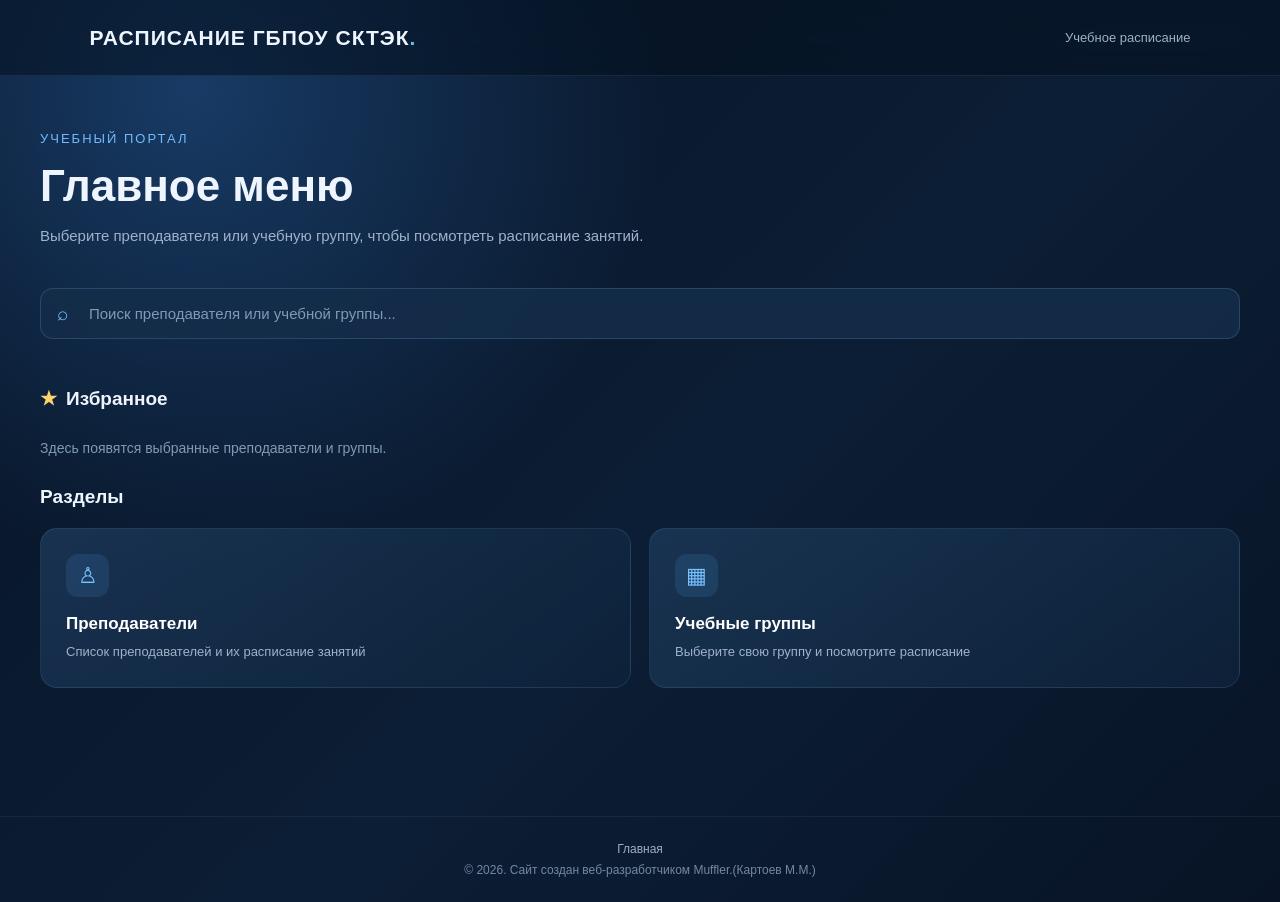
==== index.html @ 294e4995 "Update index.html" ====
<!DOCTYPE html>
<html lang="ru">
<head>
<link rel="manifest" href="/Shedule/manifest.json">
<link rel="apple-touch-icon"
      href="/Shedule/apple-touch-icon.png">
<meta name="apple-mobile-web-app-capable"
      content="yes">
<meta name="apple-mobile-web-app-title"
      content="СКТЭК">
<meta name="theme-color" content="#071426">
<meta charset="UTF-8">
<meta name="viewport" content="width=device-width, initial-scale=1.0">
<link rel="icon" type="image/png" sizes="32x32" href="/Shedule/favicon-32.png">
<title>Расписание | Учебный портал</title>
<style>
* {
    margin: 0;
    padding: 0;
    box-sizing: border-box;
}

body {
    min-height: 100vh;
    font-family: Arial, sans-serif;
    background:
        radial-gradient(circle at 15% 10%, #183b65 0, transparent 35%),
        linear-gradient(135deg, #071426, #0c1e35 55%, #081426);
    color: #eef5ff;
}

header {
    height: 76px;
    padding: 0 7%;
    display: flex;
    align-items: center;
    justify-content: space-between;
    border-bottom: 1px solid rgba(255,255,255,.08);
    background: rgba(5,17,32,.55);
    backdrop-filter: blur(15px);
}

.logo { font-size: 21px; font-weight: 700; letter-spacing: 1px; }
.logo span { color: #64baff; }
.header-info { color: #9bb1ca; font-size: 13px; }
main { max-width: 1250px; margin: auto; padding: 55px 25px; min-height: calc(100vh - 160px); }
.page { display: none; }
.page.active { display: block; }
.welcome { margin-bottom: 40px; }
.subtitle { color: #72baff; font-size: 13px; letter-spacing: 2px; text-transform: uppercase; margin-bottom: 15px; }
.welcome h1 { font-size: clamp(30px, 5vw, 44px); margin-bottom: 13px; }
.welcome p { color: #9fb2ca; font-size: 15px; line-height: 1.6; }
.section-title { font-size: 19px; margin-bottom: 20px; }

.search-section { margin: 0 0 38px; position: relative; }
.search-wrap { position: relative; }
.search-input { width: 100%; padding: 16px 18px 16px 48px; border: 1px solid rgba(130,184,235,.2); border-radius: 13px; background: rgba(20,45,73,.85); color: #eef5ff; font-size: 15px; outline: none; transition: .2s; }
.search-input::placeholder { color: #8299b4; }
.search-input:focus { border-color: #58aef0; box-shadow: 0 0 0 3px rgba(88,174,240,.1); }
.search-icon { position: absolute; left: 17px; top: 50%; transform: translateY(-50%); color: #78c1ff; font-size: 19px; pointer-events: none; }
.search-results { display: grid; gap: 8px; margin-top: 10px; }
.search-result { width: 100%; display: flex; align-items: center; justify-content: space-between; gap: 12px; padding: 14px 17px; border: 1px solid rgba(130,184,235,.13); border-radius: 11px; background: rgba(25,51,80,.8); color: #eef5ff; text-align: left; cursor: pointer; transition: .2s; }
.search-result:hover { border-color: rgba(101,186,255,.55); background: rgba(35,70,108,.9); }
.search-result strong { font-size: 14px; font-weight: 600; }
.search-result span { color: #78c1ff; font-size: 12px; white-space: nowrap; }
.search-empty { color: #9fb2ca; font-size: 13px; padding: 12px 4px; }

.menu { display: grid; grid-template-columns: repeat(2, 1fr); gap: 18px; }
.menu-card { min-height: 150px; padding: 25px; border: 1px solid rgba(130,184,235,.13); border-radius: 17px; background: linear-gradient(145deg, rgba(27,55,86,.85), rgba(14,34,58,.85)); cursor: pointer; transition: .25s; text-align: left; color: white; }
.menu-card:hover { transform: translateY(-4px); border-color: rgba(100,186,255,.55); }
.menu-icon { width: 43px; height: 43px; border-radius: 12px; display: grid; place-items: center; background: rgba(83,169,245,.13); color: #78c1ff; font-size: 22px; margin-bottom: 17px; }
.menu-card h3 { font-size: 17px; margin-bottom: 8px; }
.menu-card p { color: #9fb2ca; font-size: 13px; line-height: 1.5; }
.back { border: none; background: transparent; color: #77bdff; font-size: 14px; cursor: pointer; margin-bottom: 30px; }
.items { display: grid; grid-template-columns: repeat(auto-fill, minmax(250px, 1fr)); gap: 15px; }
.item { display: flex; align-items: center; justify-content: space-between; gap: 12px; padding: 21px; background: rgba(25,51,80,.8); border: 1px solid rgba(130,184,235,.13); border-radius: 14px; transition: .2s; }
.item:hover { border-color: rgba(101,186,255,.55); }
.item-info { flex: 1; cursor: pointer; min-width: 0; }
.item-info h3 { font-size: 16px; margin-bottom: 7px; }
.item-info p { color: #9fb2ca; font-size: 13px; }
.developer { display: inline-flex; align-items: center; gap: 5px; margin-left: 5px; color: #78c1ff; font-size: 11px; font-weight: 600; }
.favorite-btn { width: 38px; height: 38px; flex-shrink: 0; border: 1px solid rgba(130,184,235,.15); border-radius: 11px; background: rgba(83,169,245,.08); color: #8da8c5; font-size: 22px; cursor: pointer; }
.favorite-btn.selected { color: #ffd36a; border-color: rgba(255,211,106,.4); background: rgba(255,211,106,.1); }
.favorite-section { margin-top: 0px; margin-bottom: 20px; }
.favorite-section .section-title { display: flex; align-items: center; gap: 9px; }
.favorite-section .section-title span { color: #ffd36a; }
.empty { color: #8299b4; font-size: 14px; padding: 10px 0; grid-column: 1 / -1; }
.schedule-heading { display: flex; justify-content: space-between; align-items: center; margin-bottom: 25px; }
.schedule-heading h1 { font-size: clamp(25px, 4vw, 36px); }
.schedule-date { display: flex; align-items: center; gap: 10px; flex-wrap: wrap; margin-bottom: 25px; }
.schedule-date label { color: #9fb2ca; font-size: 14px; }
.schedule-date input { background: #142d49; border: 1px solid rgba(130,184,235,.2); color: white; padding: 11px 13px; border-radius: 9px; font-size: 14px; color-scheme: dark; }
.week-switch { display: flex; gap: 10px; margin-bottom: 25px; }
.week-btn { padding: 11px 20px; border-radius: 9px; border: 1px solid rgba(130,184,235,.18); background: rgba(25,51,80,.8); color: #a9bfd8; cursor: pointer; }
.week-btn.active { background: #1c5b91; color: white; border-color: #58aef0; }
.days { display: grid; grid-template-columns: 1fr; gap: 16px; }
.day-card { border: 1px solid rgba(130,184,235,.13); border-radius: 15px; overflow: hidden; background: rgba(17,39,65,.85); transition: .25s; }
.day-card.selected-day { border: 1px solid #58aef0; background: linear-gradient(145deg, rgba(35,85,130,.65), rgba(17,48,79,.95)); box-shadow: 0 0 18px rgba(88,174,240,.12); }
.day-card.selected-day .day-header { background: rgba(61,145,210,.25); }
.day-card.selected-day .day-header h3 { color: #78caff; }
.day-header { padding: 17px 20px; display: flex; justify-content: space-between; align-items: center; gap: 12px; background: rgba(39,76,113,.45); border-bottom: 1px solid rgba(130,184,235,.1); }
.day-header h3 { font-size: 16px; }
.day-header span { color: #91b4d7; font-size: 13px; }
.lesson { display: grid; grid-template-columns: 125px 1fr; gap: 15px; padding: 17px 20px; border-bottom: 1px solid rgba(130,184,235,.08); }
.lesson:last-child { border-bottom: none; }
.lesson-time { color: #78c1ff; font-size: 14px; font-weight: 600; }
.lesson-group { color: #dceaff; font-size: 14px; margin-bottom: 6px; }
.lesson-subject { color: #9fb2ca; font-size: 13px; line-height: 1.5; }
.lesson-teacher { color: #78c1ff; font-size: 12px; margin-top: 7px; }
.no-lessons { padding: 22px 20px; color: #8299b4; font-size: 14px; }
.schedule-note { color: #8299b4; font-size: 12px; margin-top: 20px; }
footer { text-align: center; padding: 25px 15px; color: #7189a4; font-size: 12px; border-top: 1px solid rgba(255,255,255,.06); }
footer .footer-page { color: #9bb1ca; margin-bottom: 7px; }
@media(max-width:650px) {
    header { padding: 0 20px; }
    .header-info { display: none; }
    main { padding: 40px 18px; }
    .menu, .items { grid-template-columns: 1fr; }
    .lesson { grid-template-columns: 1fr; gap: 7px; padding: 16px; }
    .day-header { padding: 15px 16px; }
    .week-btn { flex: 1; padding: 11px 10px; }
}
.footer-text {
    color: #64baff;
}
</style>
</head>
<body>
<header>
    <div class="logo">РАСПИСАНИЕ ГБПОУ СКТЭК<span>.</span></div>
    <div class="header-info">Учебное расписание</div>
</header>
<main>
<section id="home" class="page active">
    <div class="welcome">
        <div class="subtitle">Учебный портал</div>
        <h1>Главное меню</h1>
        <p>Выберите преподавателя или учебную группу, чтобы посмотреть расписание занятий.</p>
    </div>
    <div class="search-section">
        <div class="search-wrap"><span class="search-icon">⌕</span><input class="search-input" id="globalSearch" type="search" placeholder="Поиск преподавателя или учебной группы..." autocomplete="off" aria-label="Поиск преподавателя или учебной группы"></div>
        <div class="search-results" id="searchResults" aria-live="polite"></div>
    </div>
      <div class="favorite-section"><h2 class="section-title"><span>★</span> Избранное</h2><div class="items" id="favoriteList"></div></div>
    <h2 class="section-title">Разделы</h2>
    <div class="menu">
        <button class="menu-card" onclick="openPage('teachers')"><div class="menu-icon">♙</div><h3>Преподаватели</h3><p>Список преподавателей и их расписание занятий</p></button>
        <button class="menu-card" onclick="openPage('groups')"><div class="menu-icon">▦</div><h3>Учебные группы</h3><p>Выберите свою группу и посмотрите расписание</p></button>
    </div>
</section>
<section id="teachers" class="page">
    <button class="back" onclick="openPage('home')">← Главное меню</button>
    <div class="welcome"><div class="subtitle">Список преподавателей</div><h1>Преподаватели</h1><p>Выберите преподавателя, чтобы открыть его расписание.</p></div>
    <div class="items" id="teacherList"></div>
</section>
<section id="groups" class="page">
    <button class="back" onclick="openPage('home')">← Главное меню</button>
    <div class="welcome"><div class="subtitle">Учебные группы</div><h1>Группы</h1><p>Выберите учебную группу, чтобы посмотреть занятия.</p></div>
    <div class="items" id="groupList"></div>
</section>
<section id="schedule" class="page">
    <button class="back" onclick="goBack()">← Назад</button>
    <div class="schedule-heading"><h1 id="scheduleTitle"></h1><button type="button" class="favorite-btn" id="scheduleFavorite" aria-label="Добавить в избранное" title="Добавить в избранное">☆</button></div>
  <div class="schedule-date">
    <label for="datePicker">Дата:</label>
    <input type="date" id="datePicker">
    <button type="button" class="week-btn" id="todayButton">Сегодня</button>
  </div>
    <div class="week-switch"><button class="week-btn" id="week1" onclick="switchWeek(1)">Первая неделя</button><button class="week-btn" id="week2" onclick="switchWeek(2)">Вторая неделя</button></div>
    <div id="days" class="days"></div><p class="schedule-note" id="scheduleNote"></p>
</section>
</main>
<footer><div class="footer-page" id="footerPage">Главная</div><div>© 2026. Сайт создан веб-разработчиком Muffler.(Картоев М.М.)</div></footer>
<script>
const DATA = {"groups":[{"name":"23-ЭССС","weeks":[[[{"subject":"Охрана труда","teacher":"Хавтиев Ю.А."},{"subject":"МДК.04.01 Техническая диагностика электрооборуд.","teacher":"Хавтиев Ю.А."},{"subject":"МДК.06.02 Организац. основы обслуж. электрооборуд.","teacher":"Хавтиев Ю.А."},{"subject":"МДК.06.01 Электромонтажные работы","teacher":"Хавтиев Ю.А."}],[{"subject":"Иностранный язык в проф. деятельности","teacher":"Саутиева Х.А."},{"subject":"Физическая культура","teacher":"Албаков М.К."},{"subject":"Основы экономики","teacher":"Чапанова М.М."},null],[{"subject":"МДК.04.01 Техническая диагностика электрооборуд.","teacher":"Хавтиев Ю.А."},{"subject":"Основы экономики","teacher":"Чапанова М.М."},{"subject":"МДК.04.02 Ремонт электрооборудования","teacher":"Колодко С.Н."},{"subject":"МДК.06.02 Организац. основы обслуж. электрооборуд.","teacher":"Хавтиев Ю.А."}],[{"subject":"МДК.04.02 Ремонт электрооборудования","teacher":"Колодко С.Н."},{"subject":"МДК.06.02 Организац. основы обслуж. электрооборуд.","teacher":"Хавтиев Ю.А."},{"subject":"Охрана труда","teacher":"Хавтиев Ю.А."},{"subject":"Основы экономики","teacher":"Чапанова М.М."}],[{"subject":"МДК.04.02 Ремонт электрооборудования","teacher":"Колодко С.Н."},{"subject":"Охрана труда","teacher":"Хавтиев Ю.А."},null,null]],[[{"subject":"Охрана труда","teacher":"Хавтиев Ю.А."},{"subject":"МДК.04.01 Техническая диагностика электрооборуд.","teacher":"Хавтиев Ю.А."},{"subject":"МДК.06.02 Организационные основы обслуживания электрооборуд.","teacher":"Хавтиев Ю.А."},null],[{"subject":"Иностранный язык в проф. деятельности","teacher":"Саутиева Х.А."},{"subject":"Физическая культура","teacher":"Албаков М.К."},{"subject":"Основы экономики","teacher":"Чапанова М.М."},{"subject":"МДК.04.02 Ремонт электрооборудования","teacher":"Колодко С.Н."}],[{"subject":"МДК.04.01 Техническая диагностика электрооборуд.","teacher":"Хавтиев Ю.А."},{"subject":"Основы экономики","teacher":"Чапанова М.М."},{"subject":"МДК.04.02 Ремонт электрооборудования","teacher":"Колодко С.Н."},{"subject":"МДК.06.02 Организац. основы обслуж. электрооборуд.","teacher":"Хавтиев Ю.А."}],[{"subject":"МДК.04.02 Ремонт электрооборудования","teacher":"Колодко С.Н."},{"subject":"МДК.06.02 Организац. основы обслуж. электрооборуд.","teacher":"Хавтиев Ю.А."},{"subject":"Охрана труда","teacher":"Хавтиев Ю.А."},{"subject":"Основы экономики","teacher":"Чапанова М.М."}],[{"subject":"МДК.04.02 Ремонт электрооборудования","teacher":"Колодко С.Н."},{"subject":"МДК.04.01 Техническая диагностика электрооборуд.","teacher":"Хавтиев Ю.А."},null,null]]]},{"name":"24-ДО","weeks":[[[{"subject":"Детская психология","teacher":"Сафир С.И."},{"subject":"Психолого-педагог. основы организации общения детей","teacher":"Белхароева М.Х."},{"subject":"Теорет. и метод. основы орган. игровой деят. детей","teacher":"Белхароева М.Х."},{"subject":"Теорет. и метод. основы орган. самообслуж. и труд. деят. детей","teacher":"Белхароева М.Х."}],[{"subject":"Теорет. и метод. основы орган. продуктивных видов деят. детей","teacher":"Хамхоева Х.Х."},{"subject":"Физическая культура","teacher":"Алероева С.С."},{"subject":"Основы бережливого производства","teacher":"Льянова А.М."},{"subject":"Иностранный язык в проф. деятельности","teacher":"Саутиева Х.А."}],[{"subject":"Теорет. и метод. основы орган. игровой деят. детей","teacher":"Белхароева М.Х."},{"subject":"Теорет. и метод. основы орган. музыкальной деят. детей","teacher":"Белхароева М.Х."},{"subject":"Психолого-педагог. основы организации общения детей","teacher":"Белхароева М.Х."},{"subject":"Детская психология","teacher":"Сафир С.И."}],[{"subject":"Теорет. и метод. основы орган. продуктивных видов деят. детей","teacher":"Хамхоева Х.Х."},{"subject":"Основы бережливого производства","teacher":"Льянова А.М."},{"subject":"Теорет. и метод. основы орган. взаимод. с родителями и сотруд. ДОО","teacher":"Льянова А.М."},{"subject":"Теорет. и метод. основы разраб. и реализац. парциальной программы","teacher":"Костоева З.М."}],[{"subject":"Теорет. и метод. основы орган. самообслуж. и труд. деят. детей","teacher":"Белхароева М.Х."},{"subject":"Теорет. и метод. основы орган. музыкальной деят. детей","teacher":"Белхароева М.Х."},null,null]],[[{"subject":"Детская психология","teacher":"Сафир С.И."},{"subject":"Психолого-педагог. основы организации общения детей","teacher":"Белхароева М.Х."},{"subject":"Теорет. и метод. основы орган. игровой деят. детей","teacher":"Белхароева М.Х."},{"subject":"Теорет. и метод. основы орган. самообслуж. и труд. деят. детей","teacher":"Белхароева М.Х."}],[{"subject":"Теорет. и метод. основы орган. продуктивных видов деят. детей","teacher":"Хамхоева Х.Х."},{"subject":"Физическая культура","teacher":"Алероева С.С."},{"subject":"Теорет. и метод. основы орган. взаимод. с родителями и сотруд. ДОО","teacher":"Льянова А.М."},{"subject":"Иностранный язык в проф. деятельности","teacher":"Саутиева Х.А."}],[{"subject":"Теорет. и метод. основы орган. самообслуж. и труд. деят. детей","teacher":"Белхароева М.Х."},{"subject":"Теорет. и метод. основы орган. музыкальной деят. детей","teacher":"Белхароева М.Х."},{"subject":"Психолого-педагог. основы организации общения детей","teacher":"Белхароева М.Х."},{"subject":"Психолого-педагог. основы организации общения детей","teacher":"Белхароева М.Х."}],[{"subject":"Теорет. и метод. основы орган. продуктивных видов деят. детей","teacher":"Хамхоева Х.Х."},{"subject":"Основы бережливого производства","teacher":"Льянова А.М."},{"subject":"Теорет. и метод. основы орган. взаимод. с родителями и сотруд. ДОО","teacher":"Льянова А.М."},{"subject":"Теорет. и метод. основы разраб. и реализац. парциальной программы","teacher":"Костоева З.М."}],[{"subject":"Теорет. и метод. основы орган. самообслуж. и труд. деят. детей","teacher":"Белхароева М.Х."},{"subject":"Теорет. и метод. основы орган. музыкальной деят. детей","teacher":"Белхароева М.Х."},null,null]]]},{"name":"24-ИСП-1","weeks":[[[{"subject":"Графический дизайн и мультимедиа","teacher":"Акбиев А.М."},{"subject":"Правовое обеспечение проф. деятельности","teacher":"Цуров М.Т."},null,null],[{"subject":"Правовое обеспечение проф. деятельности","teacher":"Цуров М.Т."},{"subject":"Проект. и разработка веб-приложений","teacher":"Мамилов М.Б."},{"subject":"Физическая культура","teacher":"Алероева С.С."},{"subject":"Оптимизация веб-приложений","teacher":"Мамилов М.Б."}],[{"subject":"Проект. и разработка веб-приложений","teacher":"Мамилов М.Б."},{"subject":"Оптимизация веб-приложений","teacher":"Мамилов М.Б."},{"subject":"Проект. и разработка веб-приложений","teacher":"Мамилов М.Б."},{"subject":"Оптимизация веб-приложений","teacher":"Мамилов М.Б."}],[{"subject":"Графический дизайн и мультимедиа","teacher":"Акбиев А.М."},{"subject":"Оптимизация веб-приложений","teacher":"Мамилов М.Б."},{"subject":"Иностранный язык в проф. деятельности","teacher":"Саутиева Х.А."},{"subject":"Проект. и разработка веб-приложений","teacher":"Мамилов М.Б."}],[{"subject":"Проект. и разработка веб-приложений","teacher":"Мамилов М.Б."},{"subject":"Оптимизация веб-приложений","teacher":"Мамилов М.Б."},null,null]],[[{"subject":"Графический дизайн и мультимедиа","teacher":"Акбиев А.М."},{"subject":"Правовое обеспечение проф. деятельности","teacher":"Цуров М.Т."},null,null],[{"subject":"Правовое обеспечение проф. деятельности","teacher":"Цуров М.Т."},{"subject":"Проект. и разработка веб-приложений","teacher":"Мамилов М.Б."},{"subject":"Физическая культура","teacher":"Алероева С.С."},{"subject":"Оптимизация веб-приложений","teacher":"Мамилов М.Б."}],[{"subject":"Проект. и разработка веб-приложений","teacher":"Мамилов М.Б."},{"subject":"Оптимизация веб-приложений","teacher":"Мамилов М.Б."},{"subject":"Графический дизайн и мультимедиа","teacher":"Акбиев А.М."},null],[{"subject":"Графический дизайн и мультимедиа","teacher":"Акбиев А.М."},{"subject":"Оптимизация веб-приложений","teacher":"Мамилов М.Б."},{"subject":"Иностранный язык в проф. деятельности","teacher":"Саутиева Х.А."},{"subject":"Проект. и разработка веб-приложений","teacher":"Мамилов М.Б."}],[{"subject":"Проект. и разработка веб-приложений","teacher":"Мамилов М.Б."},{"subject":"Оптимизация веб-приложений","teacher":"Мамилов М.Б."},null,null]]]},{"name":"24-ИСП-2","weeks":[[[{"subject":"Проект. и разработка интерфейсов пользователя","teacher":"Цицкиев М.А."},{"subject":"Безопасность жизнедеятельности","teacher":"Дударов Дж.И."},{"subject":"Тестирование информ. систем","teacher":"Цицкиев М.А."},{"subject":"Графический дизайн и мультимедиа","teacher":"Акбиев А.М."}],[{"subject":"Проект. и разработка интерфейсов пользователя","teacher":"Цицкиев М.А."},{"subject":"Тестирование информ. систем","teacher":"Цицкиев М.А."},{"subject":"Иностранный язык в проф. деятельности","teacher":"Саутиева Х.А."},{"subject":"Проект. и дизайн ИС","teacher":"Цицкиев М.А."}],[{"subject":"Тестирование информ. систем","teacher":"Цицкиев М.А."},{"subject":"Проект. и дизайн ИС","teacher":"Цицкиев М.А."},{"subject":"Стандартизация, сертификация и тех. докум.","teacher":"Котикова Н.М."},{"subject":"Безопасность жизнедеятельности","teacher":"Дударов Дж.И."}],[{"subject":"Проект. и разработка веб-приложений","teacher":"Костоев И.Дж."},{"subject":"Графический дизайн и мультимедиа","teacher":"Акбиев А.М."},{"subject":"Физическая культура","teacher":"Гандалоев А.Ш."},null],[{"subject":"Разработка кода ИС","teacher":"Костоев И.Дж."},{"subject":"Оптимизация веб-приложений","teacher":"Костоев И.Дж."},null,null]],[[{"subject":"Проект. и разработка интерфейсов пользователя","teacher":"Цицкиев М.А."},{"subject":"Безопасность жизнедеятельности","teacher":"Дударов Дж.И."},{"subject":"Тестирование информ. систем","teacher":"Цицкиев М.А."},{"subject":"Графический дизайн и мультимедиа","teacher":"Акбиев А.М."}],[{"subject":"Проект. и разработка интерфейсов пользователя","teacher":"Цицкиев М.А."},{"subject":"Тестирование информ. систем","teacher":"Цицкиев М.А."},{"subject":"Иностранный язык в проф. деятельности","teacher":"Саутиева Х.А."},{"subject":"Разработка кода ИС","teacher":"Костоев И.Дж."}],[{"subject":"Тестирование информ. систем","teacher":"Цицкиев М.А."},{"subject":"Проект. и дизайн ИС","teacher":"Цицкиев М.А."},{"subject":"Стандартизация, сертификация и тех. докум.","teacher":"Котикова Н.М."},{"subject":"Безопасность жизнедеятельности","teacher":"Дударов Дж.И."}],[{"subject":"Проект. и разработка веб-приложений","teacher":"Костоев И.Дж."},{"subject":"Оптимизация веб-приложений","teacher":"Костоев И.Дж."},{"subject":"Физическая культура","teacher":"Гандалоев А.Ш."},null],[{"subject":"Разработка кода ИС","teacher":"Костоев И.Дж."},{"subject":"Оптимизация веб-приложений","teacher":"Костоев И.Дж."},null,null]]]},{"name":"24-МЭ","weeks":[[[{"subject":"ИТ в проф. деятельности","teacher":"Цычоева А.У."},{"subject":"МДК.03.02 Монтаж, наладка и эксплуатация электрооборуд.","teacher":"Колодко С.Н."},{"subject":"Иностранный язык в проф. деятельности","teacher":"Вакансия ин. яз"},{"subject":"МДК.04.02 Ремонт и обслуживание распред. устройств","teacher":"Колодко С.Н."}],[{"subject":"Основы финансовой грамотности","teacher":"Чапанова М.М."},{"subject":"МДК.04.01 Обслуживание оборудования с автомат. регулированием","teacher":"Хавтиев Ю.А."},{"subject":"МДК.03.01 Монтаж и эксплуатация осветит. сетей и светильнико","teacher":"Колодко С.Н."},{"subject":"Иностранный язык в проф. деятельности","teacher":"Вакансия ин. яз"}],[{"subject":"МДК.03.01 Монтаж и эксплуатация осветит. Сетей, светильников","teacher":"Колодко С.Н."},{"subject":"Физическая культура","teacher":"Албаков М.К."},{"subject":"Основы финансовой грамотности","teacher":"Чапанова М.М."},{"subject":"Основы автоматики м элементы систем автомат.управления","teacher":"Колодко С.Н."}],[{"subject":"МДК.04.01 Обслуживание оборудования с автомат. регулированием","teacher":"Хавтиев Ю.А."},{"subject":"Основы экономики","teacher":"Чапанова М.М."},{"subject":"МДК.04.02 Ремонт и обслуживание распред. устройств","teacher":"Колодко С.Н."},{"subject":"МДК.04.03 Организация и выполн. работ по сборке и монтажу электрообор.","teacher":"Колодко С.Н."}],[{"subject":"ИТ в проф. деятельности","teacher":"Цычоева А.У."},{"subject":"Основы автоматики м элементы систем автомат. управления","teacher":"Колодко С.Н."},null,null]],[[{"subject":"ИТ в проф. деятельности","teacher":"Цычоева А.У."},{"subject":"МДК.03.02 Монтаж, наладка и эксплуатация электрооборуд","teacher":"Колодко С.Н."},{"subject":"Иностранный язык в проф. деятельности","teacher":"Вакансия ин. яз"},{"subject":"МДК.04.03 Организация и выполн. работ по сборке и монтажу электрооборуд.","teacher":"Колодко С.Н"}],[{"subject":"Основы финансовой грамотности","teacher":"Чапанова М.М."},{"subject":"МДК.04.01 Обслуживание оборудования с автомат. регулированием","teacher":"Хавтиев Ю.А."},{"subject":"Основы автоматики м элементы систем автомат. управления","teacher":"Колодко С.Н."},{"subject":"Физическая культура","teacher":"Албаков М.К."}],[{"subject":"МДК.03.01 Монтаж и эксплуатация осветит. сетей, светильников","teacher":"Колодко С.Н."},{"subject":"Физическая культура","teacher":"Албаков М.К."},{"subject":"Основы финансовой грамотности","teacher":"Чапанова М.М."},{"subject":"Основы автоматики м элементы систем автомат. управления","teacher":"Колодко С.Н."}],[{"subject":"МДК.04.01 Обслуживание оборудования с автомат. регулированием","teacher":"Хавтиев Ю.А."},{"subject":"Основы экономики","teacher":"Чапанова М.М."},{"subject":"МДК.04.02 Ремонт и обслуживание распред. устройств","teacher":"Колодко С.Н."},{"subject":"МДК.04.03 Организация и выполн. работ по сборке и монтажу электрооборуд.","teacher":"Колодко С.Н."}],[{"subject":"ИТ в проф. деятельности","teacher":"Цычоева А.У."},{"subject":"Основы автоматики м элементы систем автомат. управления","teacher":"Колодко С.Н."},null,null]]]},{"name":"24-СР","weeks":[[[{"subject":"Социально-правовая и закон. основы соц. работы","teacher":"Илиева М.М."},{"subject":"Техн. соц. работы с семьей и детьми. Соц. патронаж","teacher":"Костоева З.М."},{"subject":"Техн. соц. работы с семьей и детьми. Соц. патронаж","teacher":"Костоева З.М."},{"subject":"Основы предпринимательской деятельности","teacher":"Льянова А.М."}],[{"subject":"Социально-правовая и закон. основы соц. работы","teacher":"Илиева М.М."},{"subject":"ИТ в проф. деятельности","teacher":"Льянова Х.М."},{"subject":"Техн. соц. работы с семьей и детьми. Соц. патронаж","teacher":"Костоева З.М."},{"subject":"Техн. соц. работы с семьей и детьми. Соц. патронаж","teacher":"Костоева З.М."}],[{"subject":"Социально-правовая и закон. основы соц. работы","teacher":"Илиева М.М."},{"subject":"Основы предпринимательской деятельности","teacher":"Льянова А.М."},{"subject":"ИТ в проф. деятельности","teacher":"Льянова Х.М."},{"subject":"Физическая культура","teacher":"Алероева С.С."}],[{"subject":"Социально-правовая и закон. основы соц. работы","teacher":"Илиева М.М."},{"subject":"ИТ в проф. деятельности","teacher":"Льянова Х.М."},{"subject":"Техн. соц. работы с семьей и детьми. Соц. патронаж","teacher":"Костоева З.М."},{"subject":"Иностранный язык в проф. деятельности","teacher":"Саутиева Х.А."}],[{"subject":"Социально-правовая и закон. основы соц. работы","teacher":"Илиева М.М."},{"subject":"Техн. соц. работы с семьей и детьми. Соц. патронаж","teacher":"Костоева З.М."},null,null]],[[{"subject":"Социально-правовая и закон. основы соц. работы","teacher":"Илиева М.М."},{"subject":"Техн. соц. работы с семьей и детьми. Соц. патронаж","teacher":"Костоева З.М."},{"subject":"Техн. соц. работы с семьей и детьми. Соц. патронаж","teacher":"Костоева З.М."},{"subject":"Техн. соц. работы с семьей и детьми. Соц. патронаж","teacher":"Костоева З.М."}],[{"subject":"Социально-правовая и закон. основы соц. работы","teacher":"Илиева М.М."},{"subject":"ИТ в проф. деятельности","teacher":"Льянова Х.М."},{"subject":"Техн. соц. работы с семьей и детьми. Соц. патронаж","teacher":"Костоева З.М."},{"subject":"Техн. соц. работы с семьей и детьми. Соц. патронаж","teacher":"Костоева З.М."}],[{"subject":"Социально-правовая и закон. основы соц. работы","teacher":"Илиева М.М."},{"subject":"Основы предпринимательской деятельности","teacher":"Льянова А.М."},{"subject":"ИТ в проф. деятельности","teacher":"Льянова Х.М."},{"subject":"Физическая культура","teacher":"Алероева С.С."}],[{"subject":"Социально-правовая и закон. основы соц. работы","teacher":"Илиева М.М."},{"subject":"ИТ в проф. деятельности","teacher":"Льянова Х.М."},{"subject":"Техн. соц. работы с семьей и детьми. Соц. патронаж","teacher":"Костоева З.М."},{"subject":"Иностранный язык в проф. деятельности","teacher":"Саутиева Х.А."}],[{"subject":"Социально-правовая и закон. основы соц. работы","teacher":"Илиева М.М."},{"subject":"Техн. соц. работы с семьей и детьми. Соц. патронаж","teacher":"Костоева З.М."},null,null]]]},{"name":"25-ДО","weeks":[[[{"subject":"Теорет. и метод. основы физич. воспитания и развития детей","teacher":"Тумгоева Ф."},{"subject":"Основы педагогики","teacher":"Сафир С.И."},{"subject":"Основы психологии","teacher":"Сафир С.И."},{"subject":"История России","teacher":"Долова Л.И."}],[{"subject":"Медико-биолог. основы здоровья","teacher":"Костоева З.М."},{"subject":"Основы психологии","teacher":"Сафир С.И."},{"subject":"Введение в профессию","teacher":"Хамхоева Х.Х."},{"subject":"Выполнение работ по профессии Младший воспитатель","teacher":"Хамхоева Х.Х."}],[{"subject":"Русский язык и культ. проф. коммуникации педагога","teacher":"Хамхоева Х.Х."},{"subject":"Физическая культура","teacher":"Алероева С.С."},{"subject":"Выполнение работ по профессии Младший воспитатель","teacher":"Хамхоева Х.Х."},{"subject":"Теорет. и метод. основы физич. воспитания и развития детей","teacher":"Тумгоева Ф."}],[{"subject":"Иностранный язык в проф. деятельности","teacher":"Саутиева Х.А."},{"subject":"Выполнение работ по профессии Младший воспитатель","teacher":"Хамхоева Х.Х."},{"subject":"Русский язык и культ. проф. коммуникации педагога","teacher":"Хамхоева Х.Х."},{"subject":"История России","teacher":"Долова Л.И."}],[{"subject":"Медико-биолог. основы здоровья","teacher":"Костоева З.М."},{"subject":"Основы педагогики","teacher":"Сафир С.И."},null,null]],[[{"subject":"Теорет. и метод. основы физич. воспитания и развития детей","teacher":"Тумгоева Ф."},{"subject":"Основы педагогики","teacher":"Сафир С.И."},{"subject":"Основы психологии","teacher":"Сафир С.И."},{"subject":"История России","teacher":"Долова Л.И."}],[{"subject":"Медико-биолог. основы здоровья","teacher":"Костоева З.М."},{"subject":"Основы психологии","teacher":"Сафир С.И."},{"subject":"Введение в профессию","teacher":"Хамхоева Х.Х."},{"subject":"Выполнение работ по профессии Младший воспитатель","teacher":"Хамхоева Х.Х."}],[{"subject":"Русский язык и культ. проф. коммуникации педагога","teacher":"Хамхоева Х.Х."},{"subject":"Физическая культура","teacher":"Алероева С.С."},{"subject":"Выполнение работ по профессии Младший воспитатель","teacher":"Хамхоева Х.Х."},null],[{"subject":"Иностранный язык в проф. деятельности","teacher":"Саутиева Х.А."},{"subject":"Выполнение работ по профессии Младший воспитатель","teacher":"Хамхоева Х.Х."},{"subject":"Основы педагогики","teacher":"Сафир С.И."},{"subject":"История России","teacher":"Долова Л.И."}],[{"subject":"Медико-биолог. основы здоровья","teacher":"Костоева З.М."},{"subject":"Основы педагогики","teacher":"Сафир С.И."},null,null]]]},{"name":"25-МРОА-1","weeks":[[[{"subject":"Электротехника","teacher":"Дугиев А.А."},{"subject":"Технич. диагностика автомобилей","teacher":"Хамхоев Ш-Г.Х."},{"subject":"УП.01.01 Техническое состояние систем, агрегатов, деталей и механизмов автомобиля","teacher":"Арсанов И./Гайсанов М-Г."},{"subject":"УП.01.01 Техническое состояние систем, агрегатов, деталей и механизмов автомобиля","teacher":"Арсанов И./Гайсанов М-Г."}],[{"subject":"Охрана труда","teacher":"Бекбузарова А.А."},{"subject":"Материаловедение","teacher":"Гайсанов М-Г.Дж."},{"subject":"Технич. диагностика автомобилей","teacher":"Хамхоев Ш-Г.Х."},{"subject":"Устройство автомобилей","teacher":"Гандалоев М.Д."}],[{"subject":"Охрана труда","teacher":"Бекбузарова А.А."},{"subject":"Материаловедение","teacher":"Гайсанов М-Г.Дж."},{"subject":"Физическая культура","teacher":"Албаков М.К."},{"subject":"Устройство автомобилей","teacher":"Гандалоев М.Д."}],[{"subject":"Устройство автомобилей","teacher":"Гандалоев М.Д."},{"subject":"Охрана труда","teacher":"Бекбузарова А.А."},{"subject":"УП.01.01 Техническое состояние систем, агрегатов, деталей и механизмов автомобиля","teacher":"Арсанов И./Гайсанов М-Г."},{"subject":"УП.01.01 Техническое состояние систем, агрегатов, деталей и механизмов автомобиля","teacher":"Арсанов И./Гайсанов М-Г."}],[{"subject":"Электротехника","teacher":"Дугиев А.А."},{"subject":"Устройство автомобилей","teacher":"Гандалоев М.Д."},null,null]],[[{"subject":"Электротехника","teacher":"Дугиев А.А."},{"subject":"Технич. диагностика автомобилей","teacher":"Хамхоев Ш-Г.Х."},{"subject":"УП.01.01 Техническое состояние систем, агрегатов, деталей и механизмов автомобиля","teacher":"Арсанов И./Гайсанов М-Г."},{"subject":"УП.01.01 Техническое состояние систем, агрегатов, деталей и механизмов автомобиля","teacher":"Арсанов И./Гайсанов М-Г."}],[{"subject":"Охрана труда","teacher":"Бекбузарова А.А."},{"subject":"Материаловедение","teacher":"Гайсанов М-Г.Дж."},{"subject":"Технич. диагностика автомобилей","teacher":"Хамхоев Ш-Г.Х."},{"subject":"Основы финансовой грамотности","teacher":"Чапанова М.М."}],[{"subject":"Охрана труда","teacher":"Бекбузарова А.А."},{"subject":"Материаловедение","teacher":"Гайсанов М-Г.Дж."},{"subject":"Физическая культура","teacher":"Албаков М.К."},{"subject":"Устройство автомобилей","teacher":"Гандалоев М.Д."}],[{"subject":"Устройство автомобилей","teacher":"Гандалоев М.Д."},{"subject":"Электротехника","teacher":"Дугиев А.А."},{"subject":"УП.01.01 Техническое состояние систем, агрегатов, деталей и механизмов автомобиля","teacher":"Арсанов И./Гайсанов М-Г."},null],[{"subject":"Электротехника","teacher":"Дугиев А.А."},{"subject":"Устройство автомобилей","teacher":"Гандалоев М.Д."},null,null]]]},{"name":"25-МРОА-2","weeks":[[[{"subject":"Материаловедение","teacher":"Гайсанов М-Г.Дж."},{"subject":"Устройство автомобилей","teacher":"Гандалоев М.Д."},{"subject":"Электротехника","teacher":"Дугиев А.А."},null],[{"subject":"Устройство автомобилей","teacher":"Гандалоев М.Д."},{"subject":"Электротехника","teacher":"Дугиев А.А."},{"subject":"УП.01.01 Техническое состояние систем, механизмов автомобиля","teacher":"Арсанов И./Гайсанов М-Г."},{"subject":"Охрана труда","teacher":"Бекбузарова А.А."}],[{"subject":"Материаловедение","teacher":"Гайсанов М-Г.Дж."},{"subject":"УП.01.01 Техническое состояние систем, механизмов автомобиля","teacher":"Цуров Р.М./Арсанов И."},{"subject":"Устройство автомобилей","teacher":"Гандалоев М.Д."},{"subject":"Физическая культура","teacher":"Албаков М.К."}],[{"subject":"Охрана труда","teacher":"Бекбузарова А.А."},{"subject":"Устройство автомобилей","teacher":"Гандалоев М.Д."},{"subject":"Основы финансовой грамотности","teacher":"Чапанова М.М."},{"subject":"Технич. диагностика автомобилей","teacher":"Хамхоев Ш-Г.Х."}],[{"subject":"УП.01.01 Техническое состояние систем, механизмов автомобиля","teacher":"Цуров Р.М./Арсанов И."},{"subject":"Технич. диагностика автомобилей","teacher":"Хамхоев Ш-Г.Х."},null,null]],[[{"subject":"Материаловедение","teacher":"Гайсанов М-Г.Дж."},{"subject":"Устройство автомобилей","teacher":"Гандалоев М.Д."},{"subject":"Электротехника","teacher":"Дугиев А.А."},{"subject":"Охрана труда","teacher":"Бекбузарова А.А."}],[{"subject":"Устройство автомобилей","teacher":"Гандалоев М.Д."},{"subject":"Электротехника","teacher":"Дугиев А.А."},{"subject":"УП.01.01 Техническое состояние систем, механизмов автомобиля","teacher":"Арсанов И./Гайсанов М-Г."},{"subject":"Охрана труда","teacher":"Бекбузарова А.А."}],[{"subject":"Материаловедение","teacher":"Гайсанов М-Г.Дж."},{"subject":"УП.01.01 Техническое состояние систем, механизмов автомобиля","teacher":"Цуров Р.М./Арсанов И."},{"subject":"УП.01.01 Техническое состояние систем, механизмов автомобиля","teacher":"Цуров Р.М./Арсанов И."},{"subject":"Физическая культура","teacher":"Албаков М.К."}],[{"subject":"Охрана труда","teacher":"Бекбузарова А.А."},{"subject":"Устройство автомобилей","teacher":"Гандалоев М.Д."},{"subject":"Электротехника","teacher":"Дугиев А.А."},{"subject":"Технич. диагностика автомобилей","teacher":"Хамхоев Ш-Г.Х."}],[{"subject":"УП.01.01 Техническое состояние систем, механизмов автомобиля","teacher":"Цуров Р.М./Арсанов И."},{"subject":"Технич. диагностика автомобилей","teacher":"Хамхоев Ш-Г.Х."},null,null]]]},{"name":"25-МРОА-3","weeks":[[[{"subject":"Охрана труда","teacher":"Бекбузарова А.А."},{"subject":"Материаловедение","teacher":"Гайсанов М-Г.Дж."},{"subject":"Технич. диагностика автомобилей","teacher":"Хамхоев Ш-Г.Х."},{"subject":"Устройство автомобилей","teacher":"Гандалоев М.Д."}],[{"subject":"Материаловедение","teacher":"Гайсанов М-Г.Дж."},{"subject":"Охрана труда","teacher":"Бекбузарова А.А."},{"subject":"Устройство автомобилей","teacher":"Гандалоев М.Д."},{"subject":"Основы финансовой грамотности","teacher":"Чапанова М.М."}],[{"subject":"УП.01.01 Техническое состояние систем, механизмов автомобиля","teacher":"Цуров Р.М./Арсанов И."},{"subject":"Электротехника","teacher":"Барханоев Р.С."},{"subject":"УП.01.01 Техническое состояние систем, механизмов автомобиля","teacher":"Цуров Р.М./Арсанов И."},{"subject":"УП.01.01 Техническое состояние систем, механизмов автомобиля","teacher":"Цуров Р.М./Арсанов И."}],[{"subject":"Технич. диагностика автомобилей","teacher":"Хамхоев Ш-Г.Х."},{"subject":"Физическая культура","teacher":"Албаков М.К."},{"subject":"Электротехника","teacher":"Барханоев Р.С."},{"subject":"Охрана труда","teacher":"Бекбузарова А.А."}],[{"subject":"Устройство автомобилей","teacher":"Гандалоев М.Д."},{"subject":"УП.01.01 Техническое состояние систем, механизмов автомобиля","teacher":"Цуров Р.М./Арсанов И."},null,null]],[[{"subject":"Электротехника","teacher":"Барханоев Р.С."},{"subject":"Материаловедение","teacher":"Гайсанов М-Г.Дж."},{"subject":"Технич. диагностика автомобилей","teacher":"Хамхоев Ш-Г.Х."},{"subject":"Устройство автомобилей","teacher":"Гандалоев М.Д."}],[{"subject":"Материаловедение","teacher":"Гайсанов М-Г.Дж."},{"subject":"Охрана труда","teacher":"Бекбузарова А.А."},{"subject":"Устройство автомобилей","teacher":"Гандалоев М.Д."},null],[{"subject":"УП.01.01 Техническое состояние систем, механизмов автомобиля","teacher":"Цуров Р.М./Арсанов И."},{"subject":"Электротехника","teacher":"Барханоев Р.С."},{"subject":"Устройство автомобилей","teacher":"Гандалоев М.Д."},{"subject":"УП.01.01 Техническое состояние систем, механизмов автомобиля","teacher":"Цуров Р.М./Арсанов И."}],[{"subject":"Технич. диагностика автомобилей","teacher":"Хамхоев Ш-Г.Х."},{"subject":"Физическая культура","teacher":"Албаков М.К."},{"subject":"Электротехника","teacher":"Барханоев Р.С."},{"subject":"Охрана труда","teacher":"Бекбузарова А.А."}],[{"subject":"Устройство автомобилей","teacher":"Гандалоев М.Д."},{"subject":"УП.01.01 Техническое состояние систем, механизмов автомобиля","teacher":"Цуров Р.М./Арсанов И."},null,null]]]},{"name":"25-МТОРЭП","weeks":[[[{"subject":"Иностранный язык в проф. деятельности","teacher":"Угурчиева Дж.М."},{"subject":"Русский язык и культура речи","teacher":"Матиева Ф.Р."},{"subject":"Электронная техника","teacher":"Барханоев Р.С."},{"subject":"Информатика","teacher":"Дзагиева С.Д."}],[{"subject":"МДК 04.01 Технология монтажа и сборки радиоэлектронной аппаратуры","teacher":"Дугиев А.А."},{"subject":"Материаловедение, электрорадиоматериалы и радиокомпоненты","teacher":"Барханоев Р.С."},{"subject":"Физическая культура","teacher":"Албаков М.К."},{"subject":"Электротехника","teacher":"Колодко С.Н."}],[{"subject":"Основы финансовой грамотности","teacher":"Чапанова М.М."},{"subject":"Электротехника","teacher":"Колодко С.Н."},{"subject":"Инженерная графика","teacher":"Костоев М.А."},{"subject":"Математика","teacher":"Саутиева А.М."}],[{"subject":"Электронная техника","teacher":"Барханоев Р.С."},{"subject":"Электротехника","teacher":"Колодко С.Н."},{"subject":"Информатика","teacher":"Дзагиева С.Д."},{"subject":"Физика","teacher":"Саутиева А.М."}],[{"subject":"Физика","teacher":"Саутиева А.М."},{"subject":"МДК 04.01 Технология монтажа и сборки радиоэлектронной аппаратуры","teacher":"Дугиев А.А."},null,null]],[[{"subject":"Иностранный язык в проф. деятельности","teacher":"Угурчиева Дж.М."},{"subject":"Русский язык и культура речи","teacher":"Матиева Ф.Р."},{"subject":"Электронная техника","teacher":"Барханоев Р.С."},{"subject":"Русский язык и культура речи","teacher":"Матиева Ф.Р."}],[{"subject":"МДК 04.01 Технология монтажа и сборки радиоэлектронной аппаратуры","teacher":"Дугиев А.А."},{"subject":"Материаловедение, электрорадиоматериалы и радиокомпоненты","teacher":"Барханоев Р.С."},{"subject":"Физическая культура","teacher":"Албаков М.К."},{"subject":"Инженерная графика","teacher":"Костоев М.А."}],[{"subject":"Основы финансовой грамотности","teacher":"Чапанова М.М."},{"subject":"Электротехника","teacher":"Колодко С.Н."},{"subject":"Инженерная графика","teacher":"Костоев М.А."},{"subject":"Математика","teacher":"Саутиева А.М."}],[{"subject":"Электронная техника","teacher":"Барханоев Р.С."},{"subject":"Электротехника","teacher":"Колодко С.Н."},{"subject":"Информатика","teacher":"Дзагиева С.Д."},{"subject":"Математика","teacher":"Саутиева А.М."}],[{"subject":"Физика","teacher":"Саутиева А.М."},{"subject":"МДК 04.01 Технология монтажа и сборки радиоэлектронной аппаратуры","teacher":"Дугиев А.А."},null,null]]]},{"name":"25-МШИ","weeks":[[[{"subject":"Иностранный язык в проф. деятельности","teacher":"Вакансия ин. яз"},{"subject":"Физическая культура","teacher":"Алероева С.С."},{"subject":"Спец рисунок","teacher":"Килигова Ф.Д."},{"subject":"Техн. пошива швейных изделий по инд. заказам","teacher":"Мациева П.Х."}],[{"subject":"Техн. пошива швейных изделий по инд. заказам","teacher":"Мациева П.Х."},{"subject":"Основы конструирования и моделирования одежды","teacher":"Тумгоева Ф.А."},{"subject":"УП.01.01 Изготовление швейных изделий по инд. заказам","teacher":"Мациева/Килигова"},{"subject":"УП.01.01 Изготовление швейных изделий по инд. заказам","teacher":"Мациева/Килигова"}],[{"subject":"Материаловедение","teacher":"Тумгоева Ф.А."},{"subject":"Основы конструирования и моделирования одежды","teacher":"Тумгоева Ф.А."},{"subject":"Техн. пошива швейных изделий по инд. заказам","teacher":"Мациева П.Х."},{"subject":"Спец рисунок","teacher":"Килигова Ф.Д."}],[{"subject":"Техн. пошива швейных изделий по инд. заказам","teacher":"Мациева П.Х."},{"subject":"Материаловедение","teacher":"Тумгоева Ф.А."},{"subject":"История России","teacher":"Долова Л.И."},null],[{"subject":"УП.01.01 Изготовление швейных изделий по инд. заказам","teacher":"Мациева/Килигова"},{"subject":"УП.01.01 Изготовление швейных изделий по инд. заказам","teacher":"Мациева/Килигова"},null,null]],[[{"subject":"История России","teacher":"Долова Л.И."},{"subject":"Физическая культура","teacher":"Алероева С.С."},{"subject":"Спец рисунок","teacher":"Килигова Ф.Д."},{"subject":"Техн. пошива швейных изделий по инд. заказам","teacher":"Мациева П.Х."}],[{"subject":"Техн. пошива швейных изделий по инд. заказам","teacher":"Мациева П.Х."},{"subject":"Основы конструирования и моделирования одежды","teacher":"Тумгоева Ф.А."},{"subject":"УП.01.01 Изготовление швейных изделий по инд. заказам","teacher":"Мациева/Килигова"},{"subject":"УП.01.01 Изготовление швейных изделий по инд. заказам","teacher":"Мациева/Килигова"}],[{"subject":"Материаловедение","teacher":"Тумгоева Ф.А."},{"subject":"Основы конструирования и моделирования одежды","teacher":"Тумгоева Ф.А."},{"subject":"Техн. пошива швейных изделий по инд. заказам","teacher":"Мациева П.Х."},{"subject":"Спец рисунок","teacher":"Килигова Ф.Д."}],[{"subject":"Техн. пошива швейных изделий по инд. заказам","teacher":"Мациева П.Х."},{"subject":"Материаловедение","teacher":"Тумгоева Ф.А."},{"subject":"История России","teacher":"Долова Л.И."},{"subject":"Основы конструирования и моделирования одежды","teacher":"Тумгоева Ф.А."}],[{"subject":"УП.01.01 Изготовление швейных изделий по инд. заказам","teacher":"Мациева/Килигова"},{"subject":"УП.01.01 Изготовление швейных изделий по инд. заказам","teacher":"Мациева/Килигова"},null,null]]]},{"name":"25-ОИБТС-1","weeks":[[[{"subject":"Безопасность жизнедеятельности","teacher":"Дударов Дж.И."},{"subject":"Иностранный язык в проф. деятельности","teacher":"Угурчиева Дж.М."},{"subject":"История","teacher":"Долова Л.И."},null],[{"subject":"Основы алгоритмизации и программирования","teacher":"Картоев М.М."},{"subject":"История","teacher":"Долова Л.И."},{"subject":"Математика","teacher":"Саутиева А.М."},{"subject":"Основы информационной безопасности","teacher":"Картоев М.М."}],[{"subject":"Информатика","teacher":"Дзагиева С.Д."},{"subject":"Безопасность жизнедеятельности","teacher":"Дударов Дж.И."},{"subject":"Математика","teacher":"Саутиева А.М."},null],[{"subject":"Информатика","teacher":"Дзагиева С.Д."},{"subject":"Основы информационной безопасности","teacher":"Картоев М.М."},{"subject":"Основы алгоритмизации и программирования","teacher":"Картоев М.М."},{"subject":"Физическая культура","teacher":"Чапанов Ю.М."}],[{"subject":"Электроника и схемотехника","teacher":"Хавтиев Ю.А."},{"subject":"Инженерная и компьютерная графика","teacher":"Цицкиев М.А."},null,null]],[[{"subject":"Безопасность жизнедеятельности","teacher":"Дударов Дж.И."},{"subject":"Иностранный язык в проф. деятельности","teacher":"Угурчиева Дж.М."},{"subject":"История","teacher":"Долова Л.И."},{"subject":"Электроника и схемотехника","teacher":"Хавтиев Ю.А."}],[{"subject":"Основы алгоритмизации и программирования","teacher":"Картоев М.М."},{"subject":"История","teacher":"Долова Л.И."},{"subject":"Математика","teacher":"Саутиева А.М."},{"subject":"Инженерная и компьютерная графика","teacher":"Цицкиев М.А."}],[{"subject":"Информатика","teacher":"Дзагиева С.Д."},{"subject":"Безопасность жизнедеятельности","teacher":"Дударов Дж.И."},{"subject":"Математика","teacher":"Саутиева А.М."},null],[{"subject":"Информатика","teacher":"Дзагиева С.Д."},{"subject":"Основы информационной безопасности","teacher":"Картоев М.М."},{"subject":"Основы алгоритмизации и программирования","teacher":"Картоев М.М."},{"subject":"Физическая культура","teacher":"Чапанов Ю.М."}],[{"subject":"Электроника и схемотехника","teacher":"Хавтиев Ю.А."},{"subject":"Инженерная и компьютерная графика","teacher":"Цицкиев М.А."},null,null]]]},{"name":"25-ОИБТС-2","weeks":[[[{"subject":"Основы информационной безопасности","teacher":"Картоев М.М."},{"subject":"Математика","teacher":"Саутиева А.М."},{"subject":"Информатика","teacher":"Дзагиева С.Д."},{"subject":"Инженерная и компьютерная графика","teacher":"Цицкиев М.А."}],[{"subject":"Математика","teacher":"Саутиева А.М."},{"subject":"Основы алгоритмизации и программирования","teacher":"Картоев М.М."},{"subject":"История","teacher":"Долова Л.И."},null],[{"subject":"Безопасность жизнедеятельности","teacher":"Дударов Дж.И."},{"subject":"Иностранный язык в проф. деятельности","teacher":"Угурчиева Дж.М."},{"subject":"Электроника и схемотехника","teacher":"Хавтиев Ю.А."},{"subject":"Инженерная и компьютерная графика","teacher":"Цицкиев М.А."}],[{"subject":"Основы алгоритмизации и программирования","teacher":"Картоев М.М."},{"subject":"Физическая культура","teacher":"Чапанов Ю.М."},{"subject":"Безопасность жизнедеятельности","teacher":"Дударов Дж.И."},{"subject":"Электроника и схемотехника","teacher":"Хавтиев Ю.А."}],[{"subject":"История","teacher":"Долова Л.И."},{"subject":"Информатика","teacher":"Дзагиева С.Д."},null,null]],[[{"subject":"Основы информационной безопасности","teacher":"Картоев М.М."},{"subject":"Математика","teacher":"Саутиева А.М."},{"subject":"Информатика","teacher":"Дзагиева С.Д."},{"subject":"Инженерная и компьютерная графика","teacher":"Цицкиев М.А."}],[{"subject":"Математика","teacher":"Саутиева А.М."},{"subject":"Основы алгоритмизации и программирования","teacher":"Картоев М.М."},{"subject":"История","teacher":"Долова Л.И."},null],[{"subject":"Безопасность жизнедеятельности","teacher":"Дударов Дж.И."},{"subject":"Иностранный язык в проф. деятельности","teacher":"Угурчиева Дж.М."},{"subject":"Электроника и схемотехника","teacher":"Хавтиев Ю.А."},null],[{"subject":"Основы алгоритмизации и программирования","teacher":"Картоев М.М."},{"subject":"Физическая культура","teacher":"Чапанов Ю.М."},{"subject":"Безопасность жизнедеятельности","teacher":"Дударов Дж.И."},{"subject":"Основы информационной безопасности","teacher":"Картоев М.М."}],[{"subject":"История","teacher":"Долова Л.И."},{"subject":"Информатика","teacher":"Дзагиева С.Д."},null,null]]]},{"name":"25-ОИСР-1","weeks":[[[{"subject":"Физическая культура","teacher":"Чапанов Ю.М."},{"subject":"Порядок оформления и компоновки тех. документации","teacher":"Бружева Дж.Б."},{"subject":"Безопасность жизнедеятельности","teacher":"Дударов Дж.И."},{"subject":"Иностранный язык в проф. деятельности","teacher":"Угурчиева Дж.М."}],[{"subject":"УП.01.01 Оформление и компоновка тех. докум.","teacher":"Котикова Н.М."},{"subject":"Порядок оформления и компоновки тех. документации","teacher":"Бружева Дж.Б."},{"subject":"Основы информац. технологий","teacher":"Льянова Х.М."},{"subject":"Создание, редактирование и управление информ. ресурсами на сайте","teacher":"Цычоева А.У."}],[{"subject":"УП.01.01 Оформление и компоновка тех. докум.","teacher":"Котикова Н.М."},{"subject":"Порядок оформления и компоновки тех. документации","teacher":"Бружева Дж.Б."},{"subject":"История России","teacher":"Долова Л.И."},{"subject":"Порядок оформления и компоновки тех. документации","teacher":"Бружева Дж.Б."}],[{"subject":"История России","teacher":"Долова Л.И."},{"subject":"УП.01.01 Оформление и компоновка тех. докум.","teacher":"Котикова Н.М."},{"subject":"Базы данных","teacher":"Котикова Н.М."},{"subject":"Технич. средства сбора, обработки и хранения текстовой информации","teacher":"Цычоева А.У."}],[{"subject":"Основы информац. технологий","teacher":"Льянова Х.М."},{"subject":"УП.01.01 Оформление и компоновка тех. докум.","teacher":"Котикова Н.М."},null,null]],[[{"subject":"Физическая культура","teacher":"Чапанов Ю.М."},{"subject":"Порядок оформления и компоновки тех. документации","teacher":"Бружева Дж.Б."},{"subject":"Безопасность жизнедеятельности","teacher":"Дударов Дж.И."},{"subject":"Иностранный язык в проф. деятельности","teacher":"Угурчиева Дж.М."}],[{"subject":"УП.01.01 Оформление и компоновка тех. докум.","teacher":"Котикова Н.М."},{"subject":"Порядок оформления и компоновки тех. документации","teacher":"Бружева Дж.Б."},{"subject":"Основы информац. технологий","teacher":"Льянова Х.М."},{"subject":"Создание, редактирование и управление информ. ресурсами на сайте","teacher":"Цычоева А.У."}],[{"subject":"УП.01.01 Оформление и компоновка тех. докум.","teacher":"Котикова Н.М."},{"subject":"Порядок оформления и компоновки тех. документации","teacher":"Бружева Дж.Б."},{"subject":"История России","teacher":"Долова Л.И."},null],[{"subject":"Безопасность жизнедеятельности","teacher":"Дударов Дж.И."},{"subject":"УП.01.01 Оформление и компоновка тех. докум.","teacher":"Котикова Н.М."},{"subject":"Базы данных","teacher":"Котикова Н.М."},{"subject":"Технич. средства сбора, обработки и хранения текстовой информации","teacher":"Цычоева А.У."}],[{"subject":"Основы информац. технологий","teacher":"Льянова Х.М."},{"subject":"УП.01.01 Оформление и компоновка тех. докум.","teacher":"Котикова Н.М."},null,null]]]},{"name":"25-ОИСР-2","weeks":[[[{"subject":"Основы информац. технологий","teacher":"Льянова Х.М."},{"subject":"Базы данных","teacher":"Котикова Н.М."},{"subject":"УП.01.01 Оформление и компоновка тех. докум.","teacher":"Котикова Н.М."},{"subject":"Порядок оформления и компоновки тех. документации","teacher":"Бружева Дж.Б."}],[{"subject":"Физическая культура","teacher":"Чапанов Ю.М."},{"subject":"Создание, редактирование и управление информ. ресурсами на сайте","teacher":"Цычоева А.У."},{"subject":"Порядок оформления и компоновки тех. документации","teacher":"Бружева Дж.Б."},{"subject":"УП.01.01 Оформление и компоновка тех. докум.","teacher":"Котикова Н.М."}],[{"subject":"Порядок оформления и компоновки тех. документации","teacher":"Бружева Дж.Б."},{"subject":"История России","teacher":"Долова Л.И."},{"subject":"Иностранный язык в проф. деятельности","teacher":"Угурчиева Дж.М."},null],[{"subject":"Основы информац. технологий","teacher":"Льянова Х.М."},{"subject":"Безопасность жизнедеятельности","teacher":"Дударов Дж.И."},{"subject":"Технич. средства сбора, обработки и хранения текстовой информации","teacher":"Цычоева А.У."},{"subject":"УП.01.01 Оформление и компоновка тех. докум.","teacher":"Котикова Н.М."}],[{"subject":"УП.01.01 Оформление и компоновка тех. докум.","teacher":"Котикова Н.М."},{"subject":"История России","teacher":"Долова Л.И."},null,null]],[[{"subject":"Основы информац. технологий","teacher":"Льянова Х.М."},{"subject":"Базы данных","teacher":"Котикова Н.М."},{"subject":"УП.01.01 Оформление и компоновка тех. докум.","teacher":"Котикова Н.М."},{"subject":"Порядок оформления и компоновки тех. документации","teacher":"Бружева Дж.Б."}],[{"subject":"Физическая культура","teacher":"Чапанов Ю.М."},{"subject":"Создание, редактирование и управление информ. ресурсами на сайте","teacher":"Цычоева А.У."},{"subject":"Порядок оформления и компоновки тех. документации","teacher":"Бружева Дж.Б."},{"subject":"УП.01.01 Оформление и компоновка тех. докум.","teacher":"Котикова Н.М."}],[{"subject":"Порядок оформления и компоновки тех. документации","teacher":"Бружева Дж.Б."},{"subject":"История России","teacher":"Долова Л.И."},{"subject":"Иностранный язык в проф. деятельности","teacher":"Угурчиева Дж.М."},{"subject":"Порядок оформления и компоновки тех. документации","teacher":"Бружева Дж.Б."}],[{"subject":"Основы информац. технологий","teacher":"Льянова Х.М."},{"subject":"Безопасность жизнедеятельности","teacher":"Дударов Дж.И."},{"subject":"Технич. средства сбора, обработки и хранения текстовой информации","teacher":"Цычоева А.У."},{"subject":"УП.01.01 Оформление и компоновка тех. докум.","teacher":"Котикова Н.М."}],[{"subject":"УП.01.01 Оформление и компоновка тех. докум.","teacher":"Котикова Н.М."},{"subject":"Безопасность жизнедеятельности","teacher":"Дударов Дж.И."},null,null]]]},{"name":"25-РУПО","weeks":[[[{"subject":"МДК 01.02 Управление базами данных","teacher":"Котикова Н.М."},{"subject":"Поддержка и тестирование программных модулей","teacher":"Цицкиев М.А."},{"subject":"Математическое моделирование","teacher":"Саутиева А.М."},{"subject":"МДК 01.02 Управление базами данных","teacher":"Котикова Н.М."}],[{"subject":"МДК 02.02 Осуществление интеграции программных модулей","teacher":"Мамилов М.Б."},{"subject":"Иностранный язык в проф. деятельности","teacher":"Саутиева Х.А."},{"subject":"МДК 02.02 Осуществление интеграции программных модулей","teacher":"Мамилов М.Б."},null],[{"subject":"Математическое моделирование","teacher":"Саутиева А.М."},{"subject":"МДК 01.02 Управление базами данных","teacher":"Котикова Н.М."},{"subject":"Физическая культура","teacher":"Алероева С.С."},null],[{"subject":"МДК 01.02 Управление базами данных","teacher":"Котикова Н.М."},{"subject":"Математическое моделирование","teacher":"Саутиева А.М."},{"subject":"МДК 02.02 Осуществление интеграции программных модулей","teacher":"Мамилов М.Б."},{"subject":"Физическая культура","teacher":"Алероева С.С."}],[{"subject":"Поддержка и тестирование программных модулей","teacher":"Цицкиев М.А."},{"subject":"Математическое моделирование","teacher":"Саутиева А.М."},null,null]],[[{"subject":"МДК 01.02 Управление базами данных","teacher":"Котикова Н.М."},{"subject":"Поддержка и тестирование программных модулей","teacher":"Цицкиев М.А."},{"subject":"Математическое моделирование","teacher":"Саутиева А.М."},{"subject":"МДК 01.02 Управление базами данных","teacher":"Котикова Н.М."}],[{"subject":"МДК 02.02 Осуществление интеграции программных модулей","teacher":"Мамилов М.Б."},{"subject":"Иностранный язык в проф. деятельности","teacher":"Саутиева Х.А."},{"subject":"МДК 02.02 Осуществление интеграции программных модулей","teacher":"Мамилов М.Б."},{"subject":"Математическое моделирование","teacher":"Саутиева А.М."}],[{"subject":"Математическое моделирование","teacher":"Саутиева А.М."},{"subject":"МДК 01.02 Управление базами данных","teacher":"Котикова Н.М."},{"subject":"Физическая культура","teacher":"Алероева С.С."},{"subject":"Поддержка и тестирование программных модулей","teacher":"Цицкиев М.А."}],[{"subject":"МДК 01.02 Управление базами данных","teacher":"Котикова Н.М."},{"subject":"Математическое моделирование","teacher":"Саутиева А.М."},{"subject":"МДК 02.02 Осуществление интеграции программных модулей","teacher":"Мамилов М.Б."},null],[{"subject":"Поддержка и тестирование программных модулей","teacher":"Цицкиев М.А."},{"subject":"Математическое моделирование","teacher":"Саутиева А.М."},null,null]]]},{"name":"25-СВ-1","weeks":[[[{"subject":"Контроль качества сварных соединений","teacher":"Доскиева В.Х."},{"subject":"ИТ в проф. деятельности","teacher":"Дзагиева С.Д."},{"subject":"Экологич. основы природопользования","teacher":"Льянова А.М."},{"subject":"УП.01.01. Выполнение подгот. сборочных операций перед сваркой","teacher":"Льянов О.А."}],[{"subject":"Основы электротехники","teacher":"Барханоев Р.С."},{"subject":"Основы инженерной графики","teacher":"Костоев М.А."},{"subject":"Техн. производства сварных конструкций","teacher":"Доскиева В.Х."},{"subject":"Материаловедение","teacher":"Бисаев М.Ю."}],[{"subject":"Подготовительные и сборочные операции перед сваркой","teacher":"Доскиева В.Х."},{"subject":"Основы бережливого производства","teacher":"Костоев М.А."},{"subject":"Физическая культура","teacher":"Костоев З.М."},{"subject":"Контроль качества сварных соединений","teacher":"Доскиева В.Х."}],[{"subject":"Основы предпринимательской деятельности","teacher":"Льянова Л.М."},{"subject":"Основы технологии сварки и сварочное оборудование","teacher":"Доскиева В.Х."},{"subject":"Охрана труда","teacher":"Бекбузарова А.А."},{"subject":"Допуски и технич. измерения","teacher":"Бисаев М.Ю."}],[{"subject":"Иностранный язык в проф. деятельности","teacher":"Вакансия ин. яз"},{"subject":"Допуски и технич. измерения","teacher":"Бисаев М.Ю."},null,null]],[[{"subject":"Контроль качества сварных соединений","teacher":"Доскиева В.Х."},{"subject":"ИТ в проф. деятельности","teacher":"Дзагиева С.Д."},{"subject":"Экологич. основы природопользования","teacher":"Льянова А.М."},{"subject":"УП.01.01. Выполнение подгот. сборочных операций перед сваркой","teacher":"Льянов О.А."}],[{"subject":"Основы электротехники","teacher":"Барханоев Р.С."},{"subject":"Основы инженерной графики","teacher":"Костоев М.А."},{"subject":"Техн. производства сварных конструкций","teacher":"Доскиева В.Х."},{"subject":"Материаловедение","teacher":"Бисаев М.Ю."}],[{"subject":"Подготовительные и сборочные операции перед сваркой","teacher":"Доскиева В.Х."},{"subject":"Основы бережливого производства","teacher":"Костоев М.А."},{"subject":"Физическая культура","teacher":"Костоев З.М."},{"subject":"Основы технологии сварки и сварочное оборудование","teacher":"Доскиева В.Х."}],[{"subject":"Основы предпринимательской деятельности","teacher":"Льянова Л.М."},{"subject":"Основы технологии сварки и сварочное оборудование","teacher":"Доскиева В.Х."},{"subject":"Охрана труда","teacher":"Бекбузарова А.А."},{"subject":"УП.01.01. Выполнение подгот. сборочных операций перед сваркой","teacher":"Льянов О.А."}],[{"subject":"Иностранный язык в проф. деятельности","teacher":"Вакансия ин. яз"},{"subject":"Допуски и технич. измерения","teacher":"Бисаев М.Ю."},null,null]]]},{"name":"25-СВ-2","weeks":[[[{"subject":"ИТ в проф. деятельности","teacher":"Дзагиева С.Д."},{"subject":"Иностранный язык в проф. деятельности","teacher":"Вакансия ин. яз"},{"subject":"Основы технологии сварки и сварочное оборудование","teacher":"Доскиева В.Х."},{"subject":"Подготовительные и сборочные операции перед сваркой","teacher":"Доскиева В.Х."}],[{"subject":"Основы предпринимательской деятельности","teacher":"Льянова Л.М."},{"subject":"Техн. производства сварных конструкций","teacher":"Доскиева В.Х."},{"subject":"Допуски и технич. измерения","teacher":"Бисаев М.Ю."},{"subject":"Экологич. основы природопользования","teacher":"Льянова А.М."}],[{"subject":"Основы бережливого производства","teacher":"Костоев М.А."},{"subject":"Охрана труда","teacher":"Бекбузарова А.А."},{"subject":"Контроль качества сварных соединений","teacher":"Доскиева В.Х."},{"subject":"Основы инженерной графики","teacher":"Костоев М.А."}],[{"subject":"Контроль качества сварных соединений","teacher":"Доскиева В.Х."},{"subject":"Допуски и технич. измерения","teacher":"Бисаев М.Ю."},{"subject":"Физическая культура","teacher":"Костоев З.М."},{"subject":"Основы электротехники","teacher":"Барханоев Р.С."}],[{"subject":"Материаловедение","teacher":"Бисаев М.Ю."},{"subject":"УП.01.01. Выполнение подгот. сборочных операций перед сваркой","teacher":"Льянов О.А."},null,null]],[[{"subject":"ИТ в проф. деятельности","teacher":"Дзагиева С.Д."},{"subject":"Иностранный язык в проф. деятельности","teacher":"Вакансия ин. яз"},{"subject":"Основы технологии сварки и сварочное оборудование","teacher":"Доскиева В.Х."},{"subject":"Подготовительные и сборочные операции перед сваркой","teacher":"Доскиева В.Х."}],[{"subject":"Основы предпринимательской деятельности","teacher":"Льянова Л.М."},{"subject":"Техн. производства сварных конструкций","teacher":"Доскиева В.Х."},{"subject":"УП.01.01. Выполнение подгот. сборочных операций перед сваркой","teacher":"Льянов О.А."},{"subject":"Экологич. основы природопользования","teacher":"Льянова А.М."}],[{"subject":"Основы бережливого производства","teacher":"Костоев М.А."},{"subject":"Охрана труда","teacher":"Бекбузарова А.А."},{"subject":"Контроль качества сварных соединений","teacher":"Доскиева В.Х."},{"subject":"Основы инженерной графики","teacher":"Костоев М.А."}],[{"subject":"Основы технологии сварки и сварочное оборудование","teacher":"Доскиева В.Х."},{"subject":"Допуски и технич. измерения","teacher":"Бисаев М.Ю."},{"subject":"Физическая культура","teacher":"Костоев З.М."},{"subject":"Основы электротехники","teacher":"Барханоев Р.С."}],[{"subject":"Материаловедение","teacher":"Бисаев М.Ю."},{"subject":"УП.01.01. Выполнение подгот. сборочных операций перед сваркой","teacher":"Льянов О.А."},null,null]]]},{"name":"25-СВ-3","weeks":[[[{"subject":"Основы бережливого производства","teacher":"Костоев М.А."},{"subject":"Основы технологии сварки и сварочное оборудование","teacher":"Доскиева В.Х."},{"subject":"Допуски и технич. измерения","teacher":"Бисаев М.Ю."},{"subject":"Основы электротехники","teacher":"Барханоев Р.С."}],[{"subject":"Контроль качества сварных соединений","teacher":"Доскиева В.Х."},{"subject":"Иностранный язык в проф. деятельности","teacher":"Вакансия ин. яз"},{"subject":"Основы инженерной графики","teacher":"Костоев М.А."},{"subject":"Техн. производства сварных конструкций","teacher":"Доскиева В.Х."}],[{"subject":"Физическая культура","teacher":"Костоев З.М."},{"subject":"Основы технологии сварки и сварочное оборудование","teacher":"Доскиева В.Х."},{"subject":"Основы предпринимательской деятельности","teacher":"Льянова Л.М."},{"subject":"Охрана труда","teacher":"Бекбузарова А.А."}],[{"subject":"Материаловедение","teacher":"Бисаев М.Ю."},{"subject":"УП.01.01. Выполнение подгот. сборочных операций перед сваркой","teacher":"Льянов О.А."},{"subject":"Допуски и технич. измерения","teacher":"Бисаев М.Ю."},{"subject":"Подготовительные и сборочные операции перед сваркой","teacher":"Доскиева В.Х."}],[{"subject":"ИТ в проф. деятельности","teacher":"Дзагиева С.Д."},{"subject":"Экологич. основы природопользования","teacher":"Льянова А.М."},null,null]],[[{"subject":"Основы бережливого производства","teacher":"Костоев М.А."},{"subject":"Основы технологии сварки и сварочное оборудование","teacher":"Доскиева В.Х."},{"subject":"Допуски и технич. измерения","teacher":"Бисаев М.Ю."},{"subject":"Основы электротехники","teacher":"Барханоев Р.С."}],[{"subject":"Контроль качества сварных соединений","teacher":"Доскиева В.Х."},{"subject":"Иностранный язык в проф. деятельности","teacher":"Вакансия ин. яз"},{"subject":"Основы инженерной графики","teacher":"Костоев М.А."},{"subject":"Техн. производства сварных конструкций","teacher":"Доскиева В.Х."}],[{"subject":"Физическая культура","teacher":"Костоев З.М."},{"subject":"УП.01.01. Выполнение подгот. сборочных операций перед сваркой","teacher":"Льянов О.А."},{"subject":"Основы предпринимательской деятельности","teacher":"Льянова Л.М."},{"subject":"Охрана труда","teacher":"Бекбузарова А.А."}],[{"subject":"Материаловедение","teacher":"Бисаев М.Ю."},{"subject":"УП.01.01. Выполнение подгот. сборочных операций перед сваркой","teacher":"Льянов О.А."},{"subject":"Контроль качества сварных соединений","teacher":"Доскиева В.Х."},{"subject":"Подготовительные и сборочные операции перед сваркой","teacher":"Доскиева В.Х."}],[{"subject":"ИТ в проф. деятельности","teacher":"Дзагиева С.Д."},{"subject":"Экологич. основы природопользования","teacher":"Льянова А.М."},null,null]]]},{"name":"25-ЭБАС","weeks":[[[{"subject":"Электротехника и электроника","teacher":"Колодко С.Н."},{"subject":"Технич. механика","teacher":"Барханоев Р.С."},{"subject":"Иностранный язык в проф. деятельности","teacher":"Угурчиева Дж.М."},{"subject":"Безопасность жизнедеятельности","teacher":"Дударов Дж.И."}],[{"subject":"Электротехника и электроника","teacher":"Колодко С.Н."},{"subject":"Математика","teacher":"Саутиева А.М."},{"subject":"Материаловедение","teacher":"Барханоев Р.С."},{"subject":"История России","teacher":"Долова Л.И."}],[{"subject":"Иностранный язык в проф. деятельности","teacher":"Угурчиева Дж.М."},{"subject":"Математика","teacher":"Саутиева А.М."},{"subject":"Безопасность жизнедеятельности","teacher":"Дударов Дж.И."},null],[{"subject":"Математика","teacher":"Саутиева А.М."},{"subject":"История России","teacher":"Долова Л.И."},{"subject":"Физическая культура","teacher":"Албаков М.К."},{"subject":"ИТ в проф. деятельности","teacher":"Дзагиева С.Д."}],[{"subject":"Материаловедение","teacher":"Барханоев Р.С."},{"subject":"Технич. механика","teacher":"Барханоев Р.С."},null,null]],[[{"subject":"Электротехника и электроника","teacher":"Колодко С.Н."},{"subject":"Технич. механика","teacher":"Барханоев Р.С."},{"subject":"Иностранный язык в проф. деятельности","teacher":"Угурчиева Дж.М."},{"subject":"Безопасность жизнедеятельности","teacher":"Дударов Дж.И."}],[{"subject":"Электротехника и электроника","teacher":"Колодко С.Н."},{"subject":"Математика","teacher":"Саутиева А.М."},{"subject":"Материаловедение","teacher":"Барханоев Р.С."},{"subject":"История России","teacher":"Долова Л.И."}],[{"subject":"Иностранный язык в проф. деятельности","teacher":"Угурчиева Дж.М."},{"subject":"Математика","teacher":"Саутиева А.М."},{"subject":"Безопасность жизнедеятельности","teacher":"Дударов Дж.И."},{"subject":"ИТ в проф. деятельности","teacher":"Дзагиева С.Д."}],[{"subject":"Математика","teacher":"Саутиева А.М."},{"subject":"История России","teacher":"Долова Л.И."},{"subject":"Физическая культура","teacher":"Албаков М.К."},{"subject":"ИТ в проф. деятельности","teacher":"Дзагиева С.Д."}],[{"subject":"Материаловедение","teacher":"Барханоев Р.С."},{"subject":"Технич. механика","teacher":"Барханоев Р.С."},null,null]]]},{"name":"25-ЭЛ","weeks":[[[{"subject":"Техн. электромонтаж. и сбор. работ устройств эл.снабж. и эл.оборуд.","teacher":"Бейсагуров М.Д."},{"subject":"Планирование и организ. работы структурного подразделения","teacher":"Дугиев А.А."},{"subject":"Электроматериаловедение","teacher":"Колодко С.Н."},{"subject":"Техн. обеспеч. бесперебойной работы эл.ооборуд. и эл.установок","teacher":"Бейсагуров М.Д."}],[{"subject":"Техническое черчение","teacher":"Костоев М.А."},{"subject":"Электробезопасность","teacher":"Колодко С.Н."},{"subject":"Охрана труда","teacher":"Бейсагуров М.Д."},{"subject":"Основы технической механики","teacher":"Барханоев Р.С."}],[{"subject":"История России","teacher":"Долова Л.И."},{"subject":"Физическая культура","teacher":"Костоев З.М."},{"subject":"Электротехника с основами электроники","teacher":"Барханоев Р.С."},{"subject":"Иностранный язык в проф. деятельности","teacher":"Угурчиева Дж.М."}],[{"subject":"УП 01.01 Выполнение монтажа и наладки устройств электроснабж.","teacher":"Аушев М.К."},{"subject":"УП 01.01 Выполнение монтажа и наладки устройств электроснабж.","teacher":"Аушев М.К."},{"subject":"УП 01.01 Выполнение монтажа и наладки устройств электроснабж.","teacher":"Аушев М.К."},{"subject":"Техн. электромонтаж. и сбор. работ устройств эл.снабж. и эл.оборуд.","teacher":"Бейсагуров М.Д."}],[{"subject":"Техн. электромонтаж. и сбор. работ устройств эл.снабж. и эл.оборуд.","teacher":"Бейсагуров М.Д."},{"subject":"Охрана труда","teacher":"Бейсагуров М.Д."},null,null]],[[{"subject":"Техн. электромонтаж. и сбор. работ устройств эл.снабж. и эл.оборуд.","teacher":"Бейсагуров М.Д."},{"subject":"Планирование и организ. работы структурного подразделения","teacher":"Дугиев А.А."},{"subject":"Электроматериаловедение","teacher":"Колодко С.Н."},{"subject":"Техн. обеспеч. бесперебойной работы эл.ооборуд. и эл.установок","teacher":"Бейсагуров М.Д."}],[{"subject":"Техническое черчение","teacher":"Костоев М.А."},{"subject":"Электробезопасность","teacher":"Колодко С.Н."},{"subject":"Техн. обеспеч. бесперебойной работы эл.ооборуд. и эл.установок","teacher":"Бейсагуров М.Д."},{"subject":"Основы технической механики","teacher":"Барханоев Р.С."}],[{"subject":"История России","teacher":"Долова Л.И."},{"subject":"Физическая культура","teacher":"Костоев З.М."},{"subject":"Электротехника с основами электроники","teacher":"Барханоев Р.С."},{"subject":"Иностранный язык в проф. деятельности","teacher":"Угурчиева Дж.М."}],[{"subject":"УП 01.01 Выполнение монтажа и наладки устройств электроснабж.","teacher":"Аушев М.К."},{"subject":"УП 01.01 Выполнение монтажа и наладки устройств электроснабж.","teacher":"Аушев М.К."},{"subject":"УП 01.01 Выполнение монтажа и наладки устройств электроснабж.","teacher":"Аушев М.К."},{"subject":"Техн. электромонтаж. и сбор. работ устройств эл.снабж. и эл.оборуд.","teacher":"Бейсагуров М.Д."}],[{"subject":"Техн. электромонтаж. и сбор. работ устройств эл.снабж. и эл.оборуд.","teacher":"Бейсагуров М.Д."},{"subject":"Охрана труда","teacher":"Бейсагуров М.Д."},null,null]]]},{"name":"26 БНГС","weeks":[[[{"subject":"Физика","teacher":"Оздоева З.М."},{"subject":"Физическая культура","teacher":"Костоев З.М."},{"subject":"Математика","teacher":"Акиева А.М."},{"subject":"Физика","teacher":"Оздоева З.М."}],[{"subject":"Химия","teacher":"Льянова Х.Б."},{"subject":"Обществознание","teacher":"Мамилова З.А."},{"subject":"Информатика","teacher":"Костоева М.Т."},{"subject":"История","teacher":"Шадиев З.И."}],[{"subject":"Литература","teacher":"Гандалоева Д.Б."},{"subject":"Физика","teacher":"Оздоева З.М."},{"subject":"Математика","teacher":"Акиева А.М."},{"subject":"Математика","teacher":"Акиева А.М."}],[{"subject":"Иностранный язык","teacher":"Цурова З.Б"},{"subject":"Русский язык","teacher":"Гандалоева Д.Б."},{"subject":"Математика","teacher":"Акиева А.М."},{"subject":"Основы проектной деятельности","teacher":"Льянова Л.М."}],[{"subject":"Родная литература","teacher":"Льянова М.В."},{"subject":"Биология","teacher":"Куртоева М.К."},null,null]],[[{"subject":"Физика","teacher":"Оздоева З.М."},{"subject":"Физическая культура","teacher":"Костоев З.М."},{"subject":"Математика","teacher":"Акиева А.М."},{"subject":"Литература","teacher":"Гандалоева Д.Б."}],[{"subject":"Химия","teacher":"Льянова Х.Б."},{"subject":"Обществознание","teacher":"Мамилова З.А."},{"subject":"Информатика","teacher":"Костоева М.Т."},{"subject":"История","teacher":"Шадиев З.И."}],[{"subject":"Литература","teacher":"Гандалоева Д.Б."},{"subject":"Физика","teacher":"Оздоева З.М."},{"subject":"Математика","teacher":"Акиева А.М."},{"subject":"Математика","teacher":"Акиева А.М."}],[{"subject":"Иностранный язык","teacher":"Цурова З.Б"},{"subject":"Русский язык","teacher":"Гандалоева Д.Б."},{"subject":"Математика","teacher":"Акиева А.М."},null],[{"subject":"Родная литература","teacher":"Льянова М.В."},{"subject":"Биология","teacher":"Куртоева М.К."},null,null]]]},{"name":"26 ВР","weeks":[[[{"subject":"Русский язык","teacher":"Матиева Ф.Р."},{"subject":"Физика","teacher":"Оздоева З.М."},{"subject":"Литература","teacher":"Матиева Ф.Р."},{"subject":"Литература","teacher":"Матиева Ф.Р."}],[{"subject":"Математика","teacher":"Акиева Р.М."},{"subject":"География","teacher":"Костоев З.И."},{"subject":"Биология","teacher":"Куртоева М.К."},{"subject":"Химия","teacher":"Льянова Х.Б."}],[{"subject":"Иностранный язык","teacher":"Газикова Л.М."},{"subject":"Математика","teacher":"Акиева Р.М."},{"subject":"Физика","teacher":"Оздоева З.М."},{"subject":"Основы проектной деятельности","teacher":"Льянова Л.М."}],[{"subject":"Математика","teacher":"Акиева Р.М."},{"subject":"Родная литература","teacher":"Льянова М.В."},{"subject":"Физическая культура","teacher":"Алероева С.С."},{"subject":"Информатика","teacher":"Костоева М.Т."}],[{"subject":"Информатика","teacher":"Костоева М.Т."},{"subject":"Математика","teacher":"Акиева Р.М."},null,null]],[[{"subject":"Русский язык","teacher":"Матиева Ф.Р."},{"subject":"Физика","teacher":"Оздоева З.М."},{"subject":"Литература","teacher":"Матиева Ф.Р."},null],[{"subject":"Математика","teacher":"Акиева Р.М."},{"subject":"География","teacher":"Костоев З.И."},{"subject":"Биология","teacher":"Куртоева М.К."},{"subject":"Химия","teacher":"Льянова Х.Б."}],[{"subject":"Иностранный язык","teacher":"Газикова Л.М."},{"subject":"Математика","teacher":"Акиева Р.М."},{"subject":"Физика","teacher":"Оздоева З.М."},{"subject":"Физика","teacher":"Оздоева З.М."}],[{"subject":"Математика","teacher":"Акиева Р.М."},{"subject":"Родная литература","teacher":"Льянова М.В."},{"subject":"Физическая культура","teacher":"Алероева С.С."},{"subject":"Информатика","teacher":"Костоева М.Т."}],[{"subject":"Информатика","teacher":"Костоева М.Т."},{"subject":"Математика","teacher":"Акиева Р.М."},null,null]]]},{"name":"26 ДО","weeks":[[[{"subject":"История","teacher":"Долова Л.И."},{"subject":"Информатика","teacher":"Костоева М.Т."},{"subject":"Физическая культура","teacher":"Алероева С.С."},{"subject":"Биология","teacher":"Куртоева М.К."}],[{"subject":"История","teacher":"Долова Л.И."},{"subject":"Иностранный язык","teacher":"Цурова З.Б"},{"subject":"Литература","teacher":"Манкиева З.М."},{"subject":"Математика","teacher":"Цечоева Т.И."}],[{"subject":"География","teacher":"Костоев З.И."},{"subject":"Физика","teacher":"Фаргиева А.Д."},{"subject":"Математика","teacher":"Цечоева Т.И."},{"subject":"Русский язык","teacher":"Манкиева З.М."}],[{"subject":"Математика","teacher":"Цечоева Т.И."},{"subject":"Информатика","teacher":"Костоева М.Т."},{"subject":"Литература","teacher":"Манкиева З.М."},{"subject":"Иностранный язык","teacher":"Цурова З.Б"}],[{"subject":"Химия","teacher":"Куртоева М.К."},{"subject":"Обществознание","teacher":"Бекбузарова А.А."},null,null]],[[{"subject":"Обществознание","teacher":"Бекбузарова А.А."},{"subject":"Информатика","teacher":"Костоева М.Т."},{"subject":"Физическая культура","teacher":"Алероева С.С."},{"subject":"Биология","teacher":"Куртоева М.К."}],[{"subject":"История","teacher":"Долова Л.И."},{"subject":"Иностранный язык","teacher":"Цурова З.Б"},{"subject":"Литература","teacher":"Манкиева З.М."},{"subject":"Математика","teacher":"Цечоева Т.И."}],[{"subject":"География","teacher":"Костоев З.И."},{"subject":"Физика","teacher":"Фаргиева А.Д."},{"subject":"Математика","teacher":"Цечоева Т.И."},{"subject":"Русский язык","teacher":"Манкиева З.М."}],[{"subject":"Математика","teacher":"Цечоева Т.И."},{"subject":"Основы проектной деятельности","teacher":"Льянова Л.М."},{"subject":"Литература","teacher":"Манкиева З.М."},null],[{"subject":"Химия","teacher":"Куртоева М.К."},{"subject":"Обществознание","teacher":"Бекбузарова А.А."},null,null]]]},{"name":"26 КСИК","weeks":[[[{"subject":"Биология","teacher":"Куртоева М.К."},{"subject":"Математика","teacher":"Акиева Р.М."},{"subject":"Физика","teacher":"Оздоева З.М."},{"subject":"Физическая культура","teacher":"Алероева С.С."}],[{"subject":"Иностранный язык","teacher":"Цурова З.Б"},{"subject":"Математика","teacher":"Акиева Р.М."},{"subject":"География","teacher":"Костоев З.И."},{"subject":"Информатика","teacher":"Костоева М.Т."}],[{"subject":"Физика","teacher":"Оздоева З.М."},{"subject":"Информатика","teacher":"Костоева М.Т."},{"subject":"Родная литература","teacher":"Льянова М.В."},{"subject":"Физика","teacher":"Оздоева З.М."}],[{"subject":"Литература","teacher":"Хидриева Э.Т."},{"subject":"Русский язык","teacher":"Хидриева Э.Т."},{"subject":"Математика","teacher":"Акиева Р.М."},null],[{"subject":"Математика","teacher":"Акиева Р.М."},{"subject":"Химия","teacher":"Льянова Х.Б."},null,null]],[[{"subject":"Биология","teacher":"Куртоева М.К."},{"subject":"Математика","teacher":"Акиева Р.М."},{"subject":"Физика","teacher":"Оздоева З.М."},{"subject":"Физическая культура","teacher":"Алероева С.С."}],[{"subject":"Иностранный язык","teacher":"Цурова З.Б"},{"subject":"Математика","teacher":"Акиева Р.М."},{"subject":"География","teacher":"Костоев З.И."},{"subject":"Информатика","teacher":"Костоева М.Т."}],[{"subject":"Физика","teacher":"Оздоева З.М."},{"subject":"Информатика","teacher":"Костоева М.Т."},{"subject":"Родная литература","teacher":"Льянова М.В."},{"subject":"Литература","teacher":"Хидриева Э.Т."}],[{"subject":"Литература","teacher":"Хидриева Э.Т."},{"subject":"Русский язык","teacher":"Хидриева Э.Т."},{"subject":"Математика","teacher":"Акиева Р.М."},{"subject":"Основы проектной деятельности","teacher":"Льянова Л.М."}],[{"subject":"Математика","teacher":"Акиева Р.М."},{"subject":"Химия","teacher":"Льянова Х.Б."},null,null]]]},{"name":"26 МРОА-1","weeks":[[[{"subject":"Обществознание","teacher":"Баркинхоева З.М."},{"subject":"Математика","teacher":"Акиева А.М."},{"subject":"Физическая культура","teacher":"Костоев З.М."},{"subject":"Литература","teacher":"Хидриева Э.Т."}],[{"subject":"География","teacher":"Костоев З.И."},{"subject":"Русский язык","teacher":"Хидриева Э.Т."},{"subject":"Литература","teacher":"Хидриева Э.Т."},{"subject":"Физика","teacher":"Нальгиева Г.О."}],[{"subject":"Математика","teacher":"Акиева А.М."},{"subject":"Математика","teacher":"Акиева А.М."},{"subject":"Информатика","teacher":"Костоева М.Т."},{"subject":"Родной язык","teacher":"Льянова М.В."}],[{"subject":"История","teacher":"Шадиев З.И."},{"subject":"Математика","teacher":"Акиева А.М."},{"subject":"Физика","teacher":"Нальгиева Г.О."},null],[{"subject":"Иностранный язык","teacher":"Цурова З.Б"},{"subject":"Физика","teacher":"Нальгиева Г.О."},null,null]],[[{"subject":"Обществознание","teacher":"Баркинхоева З.М."},{"subject":"Математика","teacher":"Акиева А.М."},{"subject":"Физическая культура","teacher":"Костоев З.М."},{"subject":"Информатика","teacher":"Костоева М.Т."}],[{"subject":"География","teacher":"Костоев З.И."},{"subject":"Русский язык","teacher":"Хидриева Э.Т."},{"subject":"Литература","teacher":"Хидриева Э.Т."},{"subject":"Физика","teacher":"Нальгиева Г.О."}],[{"subject":"Математика","teacher":"Акиева А.М."},{"subject":"Математика","teacher":"Акиева А.М."},{"subject":"Информатика","teacher":"Костоева М.Т."},{"subject":"Родной язык","teacher":"Льянова М.В."}],[{"subject":"История","teacher":"Шадиев З.И."},{"subject":"Математика","teacher":"Акиева А.М."},{"subject":"Основы проектной деятельности","teacher":"Льянова Л.М."},{"subject":"Иностранный язык","teacher":"Цурова З.Б"}],[{"subject":"Иностранный язык","teacher":"Цурова З.Б"},{"subject":"Физика","teacher":"Нальгиева Г.О."},null,null]]]},{"name":"26 МРОА-2","weeks":[[[{"subject":"Математика","teacher":"Акиева А.М."},{"subject":"Физика","teacher":"Нальгиева Г.О."},{"subject":"Информатика","teacher":"Костоева М.Т."},{"subject":"Математика","teacher":"Акиева А.М."}],[{"subject":"Литература","teacher":"Хидриева Э.Т."},{"subject":"История","teacher":"Шадиев З.И."},{"subject":"Иностранный язык","teacher":"Цурова З.Б"},{"subject":"География","teacher":"Костоев З.И."}],[{"subject":"Родной язык","teacher":"Льянова М.В."},{"subject":"Иностранный язык","teacher":"Цурова З.Б"},{"subject":"Физика","teacher":"Нальгиева Г.О."},{"subject":"Литература","teacher":"Хидриева Э.Т."}],[{"subject":"Математика","teacher":"Акиева А.М."},{"subject":"Физика","teacher":"Нальгиева Г.О."},{"subject":"Русский язык","teacher":"Хидриева Э.Т."},{"subject":"Математика","teacher":"Акиева А.М."}],[{"subject":"Обществознание","teacher":"Баркинхоева З.М."},{"subject":"Физическая культура","teacher":"Костоев З.М."},null,null]],[[{"subject":"Математика","teacher":"Акиева А.М."},{"subject":"Физика","teacher":"Нальгиева Г.О."},{"subject":"Информатика","teacher":"Костоева М.Т."},{"subject":"Математика","teacher":"Акиева А.М."}],[{"subject":"Литература","teacher":"Хидриева Э.Т."},{"subject":"История","teacher":"Шадиев З.И."},{"subject":"Иностранный язык","teacher":"Цурова З.Б"},{"subject":"География","teacher":"Костоев З.И."}],[{"subject":"Родной язык","teacher":"Льянова М.В."},{"subject":"Основы проектной деятельности","teacher":"Льянова Л.М."},{"subject":"Физика","teacher":"Нальгиева Г.О."},null],[{"subject":"Математика","teacher":"Акиева А.М."},{"subject":"Информатика","teacher":"Костоева М.Т."},{"subject":"Русский язык","teacher":"Хидриева Э.Т."},{"subject":"Математика","teacher":"Акиева А.М."}],[{"subject":"Обществознание","teacher":"Баркинхоева З.М."},{"subject":"Физическая культура","teacher":"Костоев З.М."},null,null]]]},{"name":"26 МШИ","weeks":[[[{"subject":"Физическая культура","teacher":"Алероева С.С."},{"subject":"Физика","teacher":"Фаргиева А.Д."},{"subject":"Биология","teacher":"Куртоева М.К."},{"subject":"Информатика","teacher":"Костоева М.Т."}],[{"subject":"Русский язык","teacher":"Манкиева З.М."},{"subject":"Информатика","teacher":"Костоева М.Т."},{"subject":"Математика","teacher":"Цечоева Т.И."},{"subject":"Литература","teacher":"Манкиева З.М."}],[{"subject":"Математика","teacher":"Цечоева Т.И."},{"subject":"География","teacher":"Костоев З.И."},{"subject":"Иностранный язык","teacher":"Цурова З.Б"},{"subject":"История","teacher":"Долова Л.И."}],[{"subject":"Химия","teacher":"Куртоева М.К."},{"subject":"Основы проектной деятельности","teacher":"Льянова Л.М."},{"subject":"Математика","teacher":"Цечоева Т.И."},{"subject":"Литература","teacher":"Манкиева З.М."}],[{"subject":"Обществознание","teacher":"Бекбузарова А.А."},{"subject":"Иностранный язык","teacher":"Цурова З.Б"},null,null]],[[{"subject":"Физическая культура","teacher":"Алероева С.С."},{"subject":"Физика","teacher":"Фаргиева А.Д."},{"subject":"Биология","teacher":"Куртоева М.К."},null],[{"subject":"Русский язык","teacher":"Манкиева З.М."},{"subject":"Информатика","teacher":"Костоева М.Т."},{"subject":"Математика","teacher":"Цечоева Т.И."},{"subject":"Литература","teacher":"Манкиева З.М."}],[{"subject":"Математика","teacher":"Цечоева Т.И."},{"subject":"География","teacher":"Костоев З.И."},{"subject":"Иностранный язык","teacher":"Цурова З.Б"},{"subject":"История","teacher":"Долова Л.И."}],[{"subject":"Химия","teacher":"Куртоева М.К."},{"subject":"Обществознание","teacher":"Бекбузарова А.А."},{"subject":"Математика","teacher":"Цечоева Т.И."},{"subject":"Литература","teacher":"Манкиева З.М."}],[{"subject":"Обществознание","teacher":"Бекбузарова А.А."},{"subject":"История","teacher":"Долова Л.И."},null,null]]]},{"name":"26 МЭ","weeks":[[[{"subject":"Математика","teacher":"Акиева Р.М."},{"subject":"История","teacher":"Долова Л.И."},{"subject":"Русский язык","teacher":"Гандалоева Д.Б."},{"subject":"Литература","teacher":"Гандалоева Д.Б."}],[{"subject":"Физическая культура","teacher":"Костоев З.М."},{"subject":"Биология","teacher":"Куртоева М.К."},{"subject":"Математика","teacher":"Акиева Р.М."},null],[{"subject":"Математика","teacher":"Акиева Р.М."},{"subject":"Родная литература","teacher":"Льянова М.В."},{"subject":"Физика","teacher":"Фаргиева А.Д."},{"subject":"Химия","teacher":"Льянова Х.Б."}],[{"subject":"Литература","teacher":"Гандалоева Д.Б."},{"subject":"Математика","teacher":"Акиева Р.М."},{"subject":"Информатика","teacher":"Костоева М.Т."},{"subject":"Иностранный язык","teacher":"Газикова Л.М."}],[{"subject":"Физика","teacher":"Фаргиева А.Д."},{"subject":"Обществознание","teacher":"Мамилова З.А."},null,null]],[[{"subject":"Математика","teacher":"Акиева Р.М."},{"subject":"История","teacher":"Долова Л.И."},{"subject":"Русский язык","teacher":"Гандалоева Д.Б."},{"subject":"Физика","teacher":"Фаргиева А.Д."}],[{"subject":"Физическая культура","teacher":"Костоев З.М."},{"subject":"Биология","teacher":"Куртоева М.К."},{"subject":"Математика","teacher":"Акиева Р.М."},{"subject":"Основы проектной деятельности","teacher":"Льянова Л.М."}],[{"subject":"Математика","teacher":"Акиева Р.М."},{"subject":"Родная литература","teacher":"Льянова М.В."},{"subject":"Физика","teacher":"Фаргиева А.Д."},{"subject":"Химия","teacher":"Льянова Х.Б."}],[{"subject":"Литература","teacher":"Гандалоева Д.Б."},{"subject":"Математика","teacher":"Акиева Р.М."},{"subject":"Информатика","teacher":"Костоева М.Т."},{"subject":"Иностранный язык","teacher":"Газикова Л.М."}],[{"subject":"Физика","teacher":"Фаргиева А.Д."},{"subject":"Обществознание","teacher":"Мамилова З.А."},null,null]]]},{"name":"26 ОИБТС","weeks":[[[{"subject":"Русский язык","teacher":"Хидриева Э.Т."},{"subject":"Информатика","teacher":"Картоев М.М."},{"subject":"История","teacher":"Шадиев З.И."},{"subject":"Обществознание","teacher":"Мамилова З.А."}],[{"subject":"Математика","teacher":"Кузьгова З.Б."},{"subject":"Физика","teacher":"Нальгиева Г.О."},{"subject":"Основы проектной деятельности","teacher":"Льянова Л.М."},null],[{"subject":"Физическая культура","teacher":"Алероева С.С."},{"subject":"Литература","teacher":"Хидриева Э.Т."},{"subject":"Математика","teacher":"Кузьгова З.Б."},{"subject":"Математика","teacher":"Кузьгова З.Б."}],[{"subject":"Физика","teacher":"Нальгиева Г.О."},{"subject":"Математика","teacher":"Кузьгова З.Б."},{"subject":"Иностранный язык","teacher":"Газикова Л.М."},{"subject":"Биология","teacher":"Куртоева М.К."}],[{"subject":"Информатика","teacher":"Картоев М.М."},{"subject":"Родная литература","teacher":"Льянова М.В."},null,null]],[[{"subject":"Русский язык","teacher":"Хидриева Э.Т."},{"subject":"Информатика","teacher":"Картоев М.М."},{"subject":"История","teacher":"Шадиев З.И."},{"subject":"Обществознание","teacher":"Мамилова З.А."}],[{"subject":"Математика","teacher":"Кузьгова З.Б."},{"subject":"Физика","teacher":"Нальгиева Г.О."},{"subject":"Информатика","teacher":"Картоев М.М."},{"subject":"Литература","teacher":"Хидриева Э.Т."}],[{"subject":"Физическая культура","teacher":"Алероева С.С."},{"subject":"Литература","teacher":"Хидриева Э.Т."},{"subject":"Математика","teacher":"Кузьгова З.Б."},{"subject":"Математика","teacher":"Кузьгова З.Б."}],[{"subject":"Физика","teacher":"Нальгиева Г.О."},{"subject":"Математика","teacher":"Кузьгова З.Б."},{"subject":"Иностранный язык","teacher":"Газикова Л.М."},{"subject":"Биология","teacher":"Куртоева М.К."}],[{"subject":"Информатика","teacher":"Картоев М.М."},{"subject":"Родная литература","teacher":"Льянова М.В."},null,null]]]},{"name":"26 ОИСР","weeks":[[[{"subject":"Порядок оформления и компоновки тех. документации","teacher":"Бружева Дж.Б."},{"subject":"Основы информац. технологий","teacher":"Цычоева А.У."},{"subject":"Порядок оформления и компоновки тех. документации","teacher":"Бружева Дж.Б."},{"subject":"Иностранный язык в проф. деятельности","teacher":"Вакансия ин. яз"}],[{"subject":"Порядок оформления и компоновки тех. документации","teacher":"Бружева Дж.Б."},{"subject":"Основы финансовой грамотности","teacher":"Чапанова М.М."},{"subject":"Создание, редактирование и управление информ. ресурсами на сайте","teacher":"Котикова Н.М."},{"subject":"Порядок оформления и компоновки тех. документации","teacher":"Бружева Дж.Б."}],[{"subject":"Технич. средства сбора, обработки и хранения текстовой информации","teacher":"Цычоева А.У."},{"subject":"Основы информац. технологий","teacher":"Цычоева А.У."},{"subject":"Порядок оформления и компоновки тех. документации","teacher":"Бружева Дж.Б."},{"subject":"Создание, редактирование и управление информ. ресурсами на сайте","teacher":"Котикова Н.М."}],[{"subject":"Основы финансовой грамотности","teacher":"Чапанова М.М."},{"subject":"Физическая культура","teacher":"Алероева С.С."},{"subject":"Базы данных","teacher":"Костоев И.Дж."},{"subject":"Безопасность жизнедеятельности","teacher":"Дударов Дж.И."}],[{"subject":"Безопасность жизнедеятельности","teacher":"Дударов Дж.И."},{"subject":"Иностранный язык в проф. деятельности","teacher":"Вакансия ин. яз"},null,null]],[[{"subject":"Порядок оформления и компоновки тех. документации","teacher":"Бружева Дж.Б."},{"subject":"Основы информац. технологий","teacher":"Цычоева А.У."},{"subject":"Порядок оформления и компоновки тех. документации","teacher":"Бружева Дж.Б."},{"subject":"Технич. средства сбора, обработки и хранения текстовой информации","teacher":"Цычоева А.У."}],[{"subject":"Порядок оформления и компоновки тех. документации","teacher":"Бружева Дж.Б."},{"subject":"Основы финансовой грамотности","teacher":"Чапанова М.М."},{"subject":"Базы данных","teacher":"Костоев И.Дж."},{"subject":"Порядок оформления и компоновки тех. документации","teacher":"Бружева Дж.Б."}],[{"subject":"Технич. средства сбора, обработки и хранения текстовой информации","teacher":"Цычоева А.У."},{"subject":"Основы информац. технологий","teacher":"Цычоева А.У."},{"subject":"Порядок оформления и компоновки тех. документации","teacher":"Бружева Дж.Б."},{"subject":"Создание, редактирование и управление информ. ресурсами на сайте","teacher":"Котикова Н.М."}],[{"subject":"Основы финансовой грамотности","teacher":"Чапанова М.М."},{"subject":"Физическая культура","teacher":"Алероева С.С."},{"subject":"Базы данных","teacher":"Костоев И.Дж."},null],[{"subject":"Безопасность жизнедеятельности","teacher":"Дударов Дж.И."},{"subject":"Иностранный язык в проф. деятельности","teacher":"Вакансия ин. яз"},null,null]]]},{"name":"26 ОИСР-1","weeks":[[[{"subject":"Физика","teacher":"Нальгиева Г.О."},{"subject":"История","teacher":"Шадиев З.И."},{"subject":"Обществознание","teacher":"Бекбузарова А.А."},{"subject":"Информатика","teacher":"Картоев М.М."}],[{"subject":"Физическая культура","teacher":"Алероева С.С."},{"subject":"Литература","teacher":"Манкиева З.М."},{"subject":"Физика","teacher":"Нальгиева Г.О."},{"subject":"Математика","teacher":"Кузьгова З.Б."}],[{"subject":"Русский язык","teacher":"Манкиева З.М."},{"subject":"Математика","teacher":"Кузьгова З.Б."},{"subject":"География","teacher":"Костоев З.И."},{"subject":"Иностранный язык","teacher":"Газикова Л.М."}],[{"subject":"Математика","teacher":"Кузьгова З.Б."},{"subject":"Иностранный язык","teacher":"Газикова Л.М."},{"subject":"Математика","teacher":"Кузьгова З.Б."},{"subject":"Физика","teacher":"Нальгиева Г.О."}],[{"subject":"Химия","teacher":"Льянова Х.Б."},{"subject":"Основы проектной деятельности","teacher":"Льянова Л.М."},null,null]],[[{"subject":"Физика","teacher":"Нальгиева Г.О."},{"subject":"История","teacher":"Шадиев З.И."},{"subject":"Обществознание","teacher":"Бекбузарова А.А."},{"subject":"Информатика","teacher":"Картоев М.М."}],[{"subject":"Физическая культура","teacher":"Алероева С.С."},{"subject":"Литература","teacher":"Манкиева З.М."},{"subject":"Физика","teacher":"Нальгиева Г.О."},{"subject":"Математика","teacher":"Кузьгова З.Б."}],[{"subject":"Русский язык","teacher":"Манкиева З.М."},{"subject":"Математика","teacher":"Кузьгова З.Б."},{"subject":"География","teacher":"Костоев З.И."},{"subject":"Иностранный язык","teacher":"Газикова Л.М."}],[{"subject":"Математика","teacher":"Кузьгова З.Б."},{"subject":"Литература","teacher":"Манкиева З.М."},{"subject":"Математика","teacher":"Кузьгова З.Б."},null],[{"subject":"Химия","teacher":"Льянова Х.Б."},{"subject":"Информатика","teacher":"Картоев М.М."},null,null]]]},{"name":"26 ОИСР-2","weeks":[[[{"subject":"Химия","teacher":"Льянова Х.Б."},{"subject":"Обществознание","teacher":"Бекбузарова А.А."},{"subject":"Информатика","teacher":"Картоев М.М."},{"subject":"Физика","teacher":"Нальгиева Г.О."}],[{"subject":"Физика","teacher":"Нальгиева Г.О."},{"subject":"Математика","teacher":"Кузьгова З.Б."},{"subject":"Математика","teacher":"Кузьгова З.Б."},{"subject":"Физическая культура","teacher":"Алероева С.С."}],[{"subject":"Математика","teacher":"Кузьгова З.Б."},{"subject":"Литература","teacher":"Манкиева З.М."},{"subject":"Иностранный язык","teacher":"Газикова Л.М."},{"subject":"География","teacher":"Костоев З.И."}],[{"subject":"Русский язык","teacher":"Манкиева З.М."},{"subject":"Литература","teacher":"Манкиева З.М."},{"subject":"История","teacher":"Шадиев З.И."},{"subject":"Математика","teacher":"Кузьгова З.Б."}],[{"subject":"Физика","teacher":"Нальгиева Г.О."},{"subject":"Информатика","teacher":"Картоев М.М."},null,null]],[[{"subject":"Химия","teacher":"Льянова Х.Б."},{"subject":"Обществознание","teacher":"Бекбузарова А.А."},{"subject":"Информатика","teacher":"Картоев М.М."},null],[{"subject":"Физика","teacher":"Нальгиева Г.О."},{"subject":"Математика","teacher":"Кузьгова З.Б."},{"subject":"Математика","teacher":"Кузьгова З.Б."},{"subject":"Физическая культура","teacher":"Алероева С.С."}],[{"subject":"Математика","teacher":"Кузьгова З.Б."},{"subject":"Литература","teacher":"Манкиева З.М."},{"subject":"Иностранный язык","teacher":"Газикова Л.М."},{"subject":"География","teacher":"Костоев З.И."}],[{"subject":"Русский язык","teacher":"Манкиева З.М."},{"subject":"Иностранный язык","teacher":"Газикова Л.М."},{"subject":"История","teacher":"Шадиев З.И."},{"subject":"Математика","teacher":"Кузьгова З.Б."}],[{"subject":"Физика","teacher":"Нальгиева Г.О."},{"subject":"Основы проектной деятельности","teacher":"Льянова Л.М."},null,null]]]},{"name":"26 РУПО","weeks":[[[{"subject":"Математематический аппарат","teacher":"Саутиева А.М."},{"subject":"ИТ в проф. деятельности","teacher":"Льянова Х.М."},{"subject":"Архитектура аппаратных средств","teacher":"Акбиев А.М."},{"subject":"Численные методы","teacher":"Саутиева А.М."}],[{"subject":"ИТ в проф. деятельности","teacher":"Льянова Х.М."},{"subject":"Основы работы с информацией","teacher":"Котикова Н.М."},{"subject":"Основы алгоритмизации и программирования","teacher":"Картоев М.М."},{"subject":"Математематический аппарат","teacher":"Саутиева А.М."}],[{"subject":"Основы алгоритмизации и программирования","teacher":"Картоев М.М."},{"subject":"Технология разработки и защиты баз данных","teacher":"Картоев М.М."},{"subject":"Операционные системы и среды","teacher":"Цицкиев М.А."},{"subject":"МДК 02.01 Разработка программных модулей","teacher":"Акбиев А.М."}],[{"subject":"Физическая культура","teacher":"Алероева С.С."},{"subject":"Иностранный язык в проф. деятельности","teacher":"Саутиева Х.А."},{"subject":"Математематический аппарат","teacher":"Саутиева А.М."},{"subject":"Архитектура аппаратных средств","teacher":"Акбиев А.М."}],[{"subject":"МДК 02.01 Разработка программных модулей","teacher":"Акбиев А.М."},{"subject":"Основы информационной безопасности","teacher":"Льянова Х.М."},null,null]],[[{"subject":"Математематический аппарат","teacher":"Саутиева А.М."},{"subject":"ИТ в проф. деятельности","teacher":"Льянова Х.М."},{"subject":"Архитектура аппаратных средств","teacher":"Акбиев А.М."},{"subject":"Численные методы","teacher":"Саутиева А.М."}],[{"subject":"Основы информационной безопасности","teacher":"Льянова Х.М."},{"subject":"Основы работы с информацией","teacher":"Котикова Н.М."},{"subject":"Операционные системы и среды","teacher":"Цицкиев М.А."},{"subject":"Технология разработки и защиты баз данных","teacher":"Картоев М.М."}],[{"subject":"Основы алгоритмизации и программирования","teacher":"Картоев М.М."},{"subject":"Технология разработки и защиты баз данных","teacher":"Картоев М.М."},{"subject":"Операционные системы и среды","teacher":"Цицкиев М.А."},{"subject":"МДК 02.01 Разработка программных модулей","teacher":"Акбиев А.М."}],[{"subject":"Физическая культура","teacher":"Алероева С.С."},{"subject":"Иностранный язык в проф. деятельности","teacher":"Саутиева Х.А."},{"subject":"Математематический аппарат","teacher":"Саутиева А.М."},null],[{"subject":"МДК 02.01 Разработка программных модулей","teacher":"Акбиев А.М."},{"subject":"Основы информационной безопасности","teacher":"Льянова Х.М."},null,null]]]},{"name":"26 СВ-1","weeks":[[[{"subject":"Физика","teacher":"Гогиев М-А.И."},{"subject":"Математика","teacher":"Картоева Дж.Р."},{"subject":"Химия","teacher":"Льянова Х.Б."},{"subject":"Физическая культура","teacher":"Костоев З.М."}],[{"subject":"Физика","teacher":"Гогиев М-А.И."},{"subject":"Русский язык","teacher":"Хамхоева Х.Х."},{"subject":"Математика","teacher":"Картоева Дж.Р."},{"subject":"Иностранный язык","teacher":"Цурова З.Б"}],[{"subject":"Основы проектной деятельности","teacher":"Льянова Л.М."},{"subject":"Химия","teacher":"Льянова Х.Б."},{"subject":"Биология","teacher":"Куртоева М.К."},{"subject":"Информатика","teacher":"Костоева М.Т."}],[{"subject":"Математика","teacher":"Картоева Дж.Р."},{"subject":"История","teacher":"Мамилова З.А."},{"subject":"Обществознание","teacher":"Баркинхоева З.М."},{"subject":"Литература","teacher":"Хамхоева Х.Х."}],[{"subject":"Математика","teacher":"Картоева Дж.Р."},{"subject":"Литература","teacher":"Хамхоева Х.Х."},null,null]],[[{"subject":"Физика","teacher":"Гогиев М-А.И."},{"subject":"Математика","teacher":"Картоева Дж.Р."},{"subject":"Химия","teacher":"Льянова Х.Б."},{"subject":"Физическая культура","teacher":"Костоев З.М."}],[{"subject":"Физика","teacher":"Гогиев М-А.И."},{"subject":"Русский язык","teacher":"Хамхоева Х.Х."},{"subject":"Математика","teacher":"Картоева Дж.Р."},{"subject":"Иностранный язык","teacher":"Цурова З.Б"}],[{"subject":"Физика","teacher":"Гогиев М-А.И."},{"subject":"Химия","teacher":"Льянова Х.Б."},{"subject":"Биология","teacher":"Куртоева М.К."},{"subject":"Информатика","teacher":"Костоева М.Т."}],[{"subject":"Математика","teacher":"Картоева Дж.Р."},{"subject":"История","teacher":"Мамилова З.А."},{"subject":"Обществознание","teacher":"Баркинхоева З.М."},null],[{"subject":"Математика","teacher":"Картоева Дж.Р."},{"subject":"Литература","teacher":"Хамхоева Х.Х."},null,null]]]},{"name":"26 СВ-2","weeks":[[[{"subject":"Физическая культура","teacher":"Костоев З.М."},{"subject":"Биология","teacher":"Куртоева М.К."},{"subject":"Математика","teacher":"Картоева Дж.Р."},null],[{"subject":"Математика","teacher":"Картоева Дж.Р."},{"subject":"Химия","teacher":"Льянова Х.Б."},{"subject":"Обществознание","teacher":"Баркинхоева З.М."},{"subject":"Физика","teacher":"Гогиев М-А.И."}],[{"subject":"Химия","teacher":"Льянова Х.Б."},{"subject":"Литература","teacher":"Хамхоева Х.Х."},{"subject":"Физика","teacher":"Гогиев М-А.И."},{"subject":"Иностранный язык","teacher":"Цурова З.Б"}],[{"subject":"Информатика","teacher":"Костоева М.Т."},{"subject":"Математика","teacher":"Картоева Дж.Р."},{"subject":"Основы проектной деятельности","teacher":"Льянова Л.М."},{"subject":"История","teacher":"Шадиев З.И."}],[{"subject":"Русский язык","teacher":"Хамхоева Х.Х."},{"subject":"Математика","teacher":"Картоева Дж.Р."},null,null]],[[{"subject":"Физическая культура","teacher":"Костоев З.М."},{"subject":"Биология","teacher":"Куртоева М.К."},{"subject":"Математика","teacher":"Картоева Дж.Р."},{"subject":"Физика","teacher":"Гогиев М-А.И."}],[{"subject":"Математика","teacher":"Картоева Дж.Р."},{"subject":"Химия","teacher":"Льянова Х.Б."},{"subject":"Обществознание","teacher":"Баркинхоева З.М."},{"subject":"Физика","teacher":"Гогиев М-А.И."}],[{"subject":"Химия","teacher":"Льянова Х.Б."},{"subject":"Литература","teacher":"Хамхоева Х.Х."},{"subject":"Физика","teacher":"Гогиев М-А.И."},{"subject":"Иностранный язык","teacher":"Цурова З.Б"}],[{"subject":"Информатика","teacher":"Костоева М.Т."},{"subject":"Математика","teacher":"Картоева Дж.Р."},{"subject":"Литература","teacher":"Хамхоева Х.Х."},{"subject":"История","teacher":"Шадиев З.И."}],[{"subject":"Русский язык","teacher":"Хамхоева Х.Х."},{"subject":"Математика","teacher":"Картоева Дж.Р."},null,null]]]},{"name":"26 СВ-3","weeks":[[[{"subject":"История","teacher":"Шадиев З.И."},{"subject":"Химия","teacher":"Льянова Х.Б."},{"subject":"Физика","teacher":"Гогиев М-А.И."},{"subject":"Математика","teacher":"Чапанов Ю.М."}],[{"subject":"Информатика","teacher":"Костоева М.Т."},{"subject":"Математика","teacher":"Чапанов Ю.М."},{"subject":"Физическая культура","teacher":"Костоев З.М."},{"subject":"Биология","teacher":"Куртоева М.К."}],[{"subject":"Математика","teacher":"Чапанов Ю.М."},{"subject":"Русский язык","teacher":"Гандалоева Д.Б."},{"subject":"Литература","teacher":"Гандалоева Д.Б."},{"subject":"Физика","teacher":"Гогиев М-А.И."}],[{"subject":"Химия","teacher":"Льянова Х.Б."},{"subject":"Иностранный язык","teacher":"Цурова З.Б"},{"subject":"Математика","teacher":"Чапанов Ю.М."},{"subject":"Литература","teacher":"Гандалоева Д.Б."}],[{"subject":"Основы проектной деятельности","teacher":"Льянова Л.М."},{"subject":"Обществознание","teacher":"Баркинхоева З.М."},null,null]],[[{"subject":"История","teacher":"Шадиев З.И."},{"subject":"Химия","teacher":"Льянова Х.Б."},{"subject":"Физика","teacher":"Гогиев М-А.И."},{"subject":"Математика","teacher":"Чапанов Ю.М."}],[{"subject":"Информатика","teacher":"Костоева М.Т."},{"subject":"Математика","teacher":"Чапанов Ю.М."},{"subject":"Физическая культура","teacher":"Костоев З.М."},{"subject":"Биология","teacher":"Куртоева М.К."}],[{"subject":"Математика","teacher":"Чапанов Ю.М."},{"subject":"Русский язык","teacher":"Гандалоева Д.Б."},{"subject":"Литература","teacher":"Гандалоева Д.Б."},{"subject":"Физика","teacher":"Гогиев М-А.И."}],[{"subject":"Химия","teacher":"Льянова Х.Б."},{"subject":"Иностранный язык","teacher":"Цурова З.Б"},{"subject":"Математика","teacher":"Чапанов Ю.М."},null],[{"subject":"Физика","teacher":"Гогиев М-А.И."},{"subject":"Обществознание","teacher":"Баркинхоева З.М."},null,null]]]},{"name":"26 СВ-4","weeks":[[[{"subject":"Литература","teacher":"Гандалоева Д.Б."},{"subject":"Физика","teacher":"Гогиев М-А.И."},{"subject":"Математика","teacher":"Чапанов Ю.М."},{"subject":"Обществознание","teacher":"Баркинхоева З.М."}],[{"subject":"Биология","teacher":"Куртоева М.К."},{"subject":"Физика","teacher":"Гогиев М-А.И."},{"subject":"Математика","teacher":"Чапанов Ю.М."},{"subject":"Физическая культура","teacher":"Костоев З.М."}],[{"subject":"Иностранный язык","teacher":"Цурова З.Б"},{"subject":"Математика","teacher":"Чапанов Ю.М."},{"subject":"Химия","teacher":"Льянова Х.Б."},{"subject":"История","teacher":"Шадиев З.И."}],[{"subject":"Математика","teacher":"Чапанов Ю.М."},{"subject":"Химия","teacher":"Льянова Х.Б."},{"subject":"Русский язык","teacher":"Гандалоева Д.Б."},null],[{"subject":"Физика","teacher":"Гогиев М-А.И."},{"subject":"Информатика","teacher":"Костоева М.Т."},null,null]],[[{"subject":"Литература","teacher":"Гандалоева Д.Б."},{"subject":"Физика","teacher":"Гогиев М-А.И."},{"subject":"Математика","teacher":"Чапанов Ю.М."},{"subject":"Обществознание","teacher":"Баркинхоева З.М."}],[{"subject":"Биология","teacher":"Куртоева М.К."},{"subject":"Физика","teacher":"Гогиев М-А.И."},{"subject":"Математика","teacher":"Чапанов Ю.М."},{"subject":"Физическая культура","teacher":"Костоев З.М."}],[{"subject":"Иностранный язык","teacher":"Цурова З.Б"},{"subject":"Математика","teacher":"Чапанов Ю.М."},{"subject":"Химия","teacher":"Льянова Х.Б."},{"subject":"История","teacher":"Шадиев З.И."}],[{"subject":"Математика","teacher":"Чапанов Ю.М."},{"subject":"Химия","teacher":"Льянова Х.Б."},{"subject":"Русский язык","teacher":"Гандалоева Д.Б."},{"subject":"Литература","teacher":"Гандалоева Д.Б."}],[{"subject":"Основы проектной деятельности","teacher":"Льянова Л.М."},{"subject":"Информатика","teacher":"Костоева М.Т."},null,null]]]},{"name":"26 ЭЛ-1","weeks":[[[{"subject":"Информатика","teacher":"Костоева М.Т."},{"subject":"Обществознание","teacher":"Баркинхоева З.М."},{"subject":"Физика","teacher":"Фаргиева А.Д."},{"subject":"Физика","teacher":"Фаргиева А.Д."}],[{"subject":"История","teacher":"Шадиев З.И."},{"subject":"Математика","teacher":"Цечоева Т.И."},{"subject":"Химия","teacher":"Льянова Х.Б."},{"subject":"Основы проектной деятельности","teacher":"Льянова Л.М."}],[{"subject":"Физика","teacher":"Фаргиева А.Д."},{"subject":"Иностранный язык","teacher":"Газикова Л.М."},{"subject":"Литература","teacher":"Хидриева Э.Т."},{"subject":"Математика","teacher":"Цечоева Т.И."}],[{"subject":"Родная литература","teacher":"Льянова М.В."},{"subject":"Математика","teacher":"Цечоева Т.И."},{"subject":"Биология","teacher":"Куртоева М.К."},{"subject":"Русский язык","teacher":"Хидриева Э.Т."}],[{"subject":"Физическая культура","teacher":"Костоев З.М."},{"subject":"Математика","teacher":"Цечоева Т.И."},null,null]],[[{"subject":"Информатика","teacher":"Костоева М.Т."},{"subject":"Обществознание","teacher":"Баркинхоева З.М."},{"subject":"Физика","teacher":"Фаргиева А.Д."},{"subject":"Литература","teacher":"Хидриева Э.Т."}],[{"subject":"История","teacher":"Шадиев З.И."},{"subject":"Математика","teacher":"Цечоева Т.И."},{"subject":"Химия","teacher":"Льянова Х.Б."},null],[{"subject":"Физика","teacher":"Фаргиева А.Д."},{"subject":"Иностранный язык","teacher":"Газикова Л.М."},{"subject":"Литература","teacher":"Хидриева Э.Т."},{"subject":"Математика","teacher":"Цечоева Т.И."}],[{"subject":"Родная литература","teacher":"Льянова М.В."},{"subject":"Математика","teacher":"Цечоева Т.И."},{"subject":"Биология","teacher":"Куртоева М.К."},{"subject":"Русский язык","teacher":"Хидриева Э.Т."}],[{"subject":"Физическая культура","teacher":"Костоев З.М."},{"subject":"Математика","teacher":"Цечоева Т.И."},null,null]]]},{"name":"26 ЭЛ-2","weeks":[[[{"subject":"Физика","teacher":"Фаргиева А.Д."},{"subject":"Литература","teacher":"Хидриева Э.Т."},{"subject":"Русский язык","teacher":"Хидриева Э.Т."},{"subject":"Химия","teacher":"Льянова Х.Б."}],[{"subject":"Математика","teacher":"Цечоева Т.И."},{"subject":"Физическая культура","teacher":"Костоев З.М."},{"subject":"Обществознание","teacher":"Бекбузарова А.А."},{"subject":"Литература","teacher":"Хидриева Э.Т."}],[{"subject":"Информатика","teacher":"Костоева М.Т."},{"subject":"Математика","teacher":"Цечоева Т.И."},{"subject":"История","teacher":"Шадиев З.И."},{"subject":"Физика","teacher":"Фаргиева А.Д."}],[{"subject":"Иностранный язык","teacher":"Газикова Л.М."},{"subject":"Биология","teacher":"Куртоева М.К."},{"subject":"Родная литература","teacher":"Льянова М.В."},{"subject":"Математика","teacher":"Цечоева Т.И."}],[{"subject":"Математика","teacher":"Цечоева Т.И."},{"subject":"Физика","teacher":"Фаргиева А.Д."},null,null]],[[{"subject":"Физика","teacher":"Фаргиева А.Д."},{"subject":"Литература","teacher":"Хидриева Э.Т."},{"subject":"Русский язык","teacher":"Хидриева Э.Т."},{"subject":"Химия","teacher":"Льянова Х.Б."}],[{"subject":"Математика","teacher":"Цечоева Т.И."},{"subject":"Физическая культура","teacher":"Костоев З.М."},{"subject":"Обществознание","teacher":"Бекбузарова А.А."},null],[{"subject":"Информатика","teacher":"Костоева М.Т."},{"subject":"Математика","teacher":"Цечоева Т.И."},{"subject":"История","teacher":"Шадиев З.И."},{"subject":"Основы проектной деятельности","teacher":"Льянова Л.М."}],[{"subject":"Иностранный язык","teacher":"Газикова Л.М."},{"subject":"Биология","teacher":"Куртоева М.К."},{"subject":"Родная литература","teacher":"Льянова М.В."},{"subject":"Математика","teacher":"Цечоева Т.И."}],[{"subject":"Математика","teacher":"Цечоева Т.И."},{"subject":"Физика","teacher":"Фаргиева А.Д."},null,null]]]}],"times":["9:00–10:20","10:30–11:50","12:30–13:50","14:00–15:20"],"kartoev":[[[["25-ОИБТС-2","Основы информационной безопасности"],["26 ОИБТС","Информатика"],["26 ОИСР-2","Информатика"],["26 ОИСР-1","Информатика"]],[["25-ОИБТС-1","Основы алгоритмизации и программирования"],["25-ОИБТС-2","Основы алгоритмизации и программирования"],["26 РУПО","Основы алгоритмизации и программирования"],["25-ОИБТС-1","Основы информационной безопасности"]],[["26 РУПО","Основы алгоритмизации и программирования"],["26 РУПО","Технология разработки и защиты баз данных"]],[["25-ОИБТС-2","Основы алгоритмизации и программирования"],["25-ОИБТС-1","Основы информационной безопасности"],["25-ОИБТС-1","Основы алгоритмизации и программирования"]],[["26 ОИБТС","Информатика"],["26 ОИСР-2","Информатика"]]],[[["25-ОИБТС-2","Основы информационной безопасности"],["26 ОИБТС","Информатика"],["26 ОИСР-2","Информатика"],["26 ОИСР-1","Информатика"]],[["25-ОИБТС-1","Основы алгоритмизации и программирования"],["25-ОИБТС-2","Основы алгоритмизации и программирования"],["26 ОИБТС","Информатика"],["26 РУПО","Технология разработки и защиты баз данных"]],[["26 РУПО","Основы алгоритмизации и программирования"],["26 РУПО","Технология разработки и защиты баз данных"]],[["25-ОИБТС-2","Основы алгоритмизации и программирования"],["25-ОИБТС-1","Основы информационной безопасности"],["25-ОИБТС-1","Основы алгоритмизации и программирования"],["25-ОИБТС-2","Основы информационной безопасности"]],[["26 ОИБТС","Информатика"],["26 ОИСР-1","Информатика"]]]]};
const teachers = ["Акбиев А.М.", "Акиева А.М.", "Акиева Р.М.", "Албаков М.К.", "Алероева С.С.", "Арсанов И./Гайсанов М-Г.", "Аушев М.К.", "Баркинхоева З.М.", "Барханоев Р.С.", "Бейсагуров М.Д.", "Бекбузарова А.А.", "Белхароева М.Х.", "Бисаев М.Ю.", "Бружева Дж.Б.", "Газикова Л.М.", "Гайсанов М-Г.Дж.", "Гандалоев А.Ш.", "Гандалоев М.Д.", "Гандалоева Д.Б.", "Гогиев М-А.И.", "Дзагиева С.Д.", "Долова Л.И.", "Доскиева В.Х.", "Дугиев А.А.", "Дударов Дж.И.", "Илиева М.М.", "Картоев М. М.", "Картоев М.М.", "Картоева Дж.Р.", "Килигова Ф.Д.", "Колодко С.Н.", "Костоев З.И.", "Костоев З.М.", "Костоев И.Дж.", "Костоев М.А.", "Костоева З.М.", "Костоева М.Т.", "Котикова Н.М.", "Кузьгова З.Б.", "Куртоева М.К.", "Льянов О.А.", "Льянова А.М.", "Льянова Л.М.", "Льянова М.В.", "Льянова Х.Б.", "Льянова Х.М.", "Мамилов М.Б.", "Мамилова З.А.", "Манкиева З.М.", "Матиева Ф.Р.", "Мациева П.Х.", "Мациева/Килигова", "Нальгиева Г.О.", "Оздоева З.М.", "Саутиева А.М.", "Саутиева Х.А.", "Сафир С.И.", "Тумгоева Ф.", "Тумгоева Ф.А.", "Угурчиева Дж.М.", "Фаргиева А.Д.", "Хавтиев Ю.А.", "Хамхоев Ш-Г.Х.", "Хамхоева Х.Х.", "Хидриева Э.Т.", "Цечоева Т.И.", "Цицкиев М.А.", "Цуров М.Т.", "Цуров Р.М./Арсанов И.", "Цурова З.Б", "Цычоева А.У.", "Чапанов Ю.М.", "Чапанова М.М.", "Шадиев З.И."];
const groups = DATA.groups.map(group => group.name);
const dayNames = ["Понедельник", "Вторник", "Среда", "Четверг", "Пятница"];
const times = DATA.times;
let favorites = [];
try { favorites = JSON.parse(localStorage.getItem("scheduleFavorites") || "[]"); if (!Array.isArray(favorites)) favorites = []; } catch { favorites = []; }
let previousPage = "teachers", selectedName = "", selectedType = "teacher";
let selectedDate = new Date();
selectedDate.setHours(0, 0, 0, 0);
let activeWeek = 1;
let followsToday = true;
let lastLocalDate = toInputDate(new Date());
const pageNames = {home:"Главная",teachers:"Преподаватели",groups:"Учебные группы",schedule:"Расписание"};
function openPage(pageId) { document.querySelectorAll(".page").forEach(page=>page.classList.remove("active")); document.getElementById(pageId).classList.add("active"); document.getElementById("footerPage").textContent=pageNames[pageId]||"Расписание"; window.scrollTo({top:0,behavior:"smooth"}); }
function goBack(){openPage(previousPage);}
function openSchedule(name, type, sourcePage) {
    previousPage = sourcePage;
    selectedName = name;
    selectedType = type;

    activeWeek = getWeekNumber(selectedDate);

    document.getElementById("scheduleTitle").textContent = name;
    updateScheduleFavorite();
    renderSchedule();
    openPage("schedule");
}
function saveFavorites(){localStorage.setItem("scheduleFavorites",JSON.stringify(favorites));}
function isFavorite(name,type){return favorites.some(item=>item.id===type+":"+name);}
function toggleFavorite(name,type){const id=type+":"+name;const index=favorites.findIndex(item=>item.id===id);if(index===-1)favorites.push({id,name,type});else favorites.splice(index,1);saveFavorites();renderLists();updateScheduleFavorite();}
function updateScheduleFavorite(){const button=document.getElementById("scheduleFavorite");if(!button||!selectedName)return;const selected=isFavorite(selectedName,selectedType);button.classList.toggle("selected",selected);button.textContent=selected?"★":"☆";button.title=selected?"Убрать из избранного":"Добавить в избранное";button.setAttribute("aria-label",button.title);}
function createItem(name,type,sourcePage){const card=document.createElement("div");card.className="item";const info=document.createElement("div");info.className="item-info";const title=document.createElement("h3");title.textContent=name;if(type==="teacher"&&name==="Картоев М. М."){const developer=document.createElement("span");developer.className="developer";developer.textContent="⌘ Разработчик";title.appendChild(developer);}const description=document.createElement("p");description.textContent="Посмотреть расписание →";info.append(title,description);info.onclick=()=>openSchedule(name,type,sourcePage);const star=document.createElement("button");star.className="favorite-btn";function updateStar(){const selected=isFavorite(name,type);star.classList.toggle("selected",selected);star.textContent=selected?"★":"☆";star.title=selected?"Убрать из избранного":"Добавить в избранное";}updateStar();star.onclick=()=>toggleFavorite(name,type);card.append(info,star);return card;}
function renderLists(){const teacherList=document.getElementById("teacherList"),groupList=document.getElementById("groupList"),favoriteList=document.getElementById("favoriteList");teacherList.innerHTML="";groupList.innerHTML="";favoriteList.innerHTML="";teachers.forEach(name=>teacherList.appendChild(createItem(name,"teacher","teachers")));groups.forEach(name=>groupList.appendChild(createItem(name,"group","groups")));if(!favorites.length){favoriteList.innerHTML='<p class="empty">Здесь появятся выбранные преподаватели и группы.</p>';return;}favorites.forEach(item=>favoriteList.appendChild(createItem(item.name,item.type,"home")));}
function normalizeSearch(value){return value.toLocaleLowerCase("ru-RU").replace(/ё/g,"е").trim();}
function renderSearch(){const input=document.getElementById("globalSearch"),results=document.getElementById("searchResults");if(!input||!results)return;const query=normalizeSearch(input.value);results.innerHTML="";if(!query)return;const matches=[...teachers.map(name=>({name,type:"teacher",label:"Преподаватель",page:"teachers"})),...groups.map(name=>({name,type:"group",label:"Учебная группа",page:"groups"}))].filter(item=>normalizeSearch(item.name).includes(query)).slice(0,12);if(!matches.length){const empty=document.createElement("div");empty.className="search-empty";empty.textContent="Ничего не найдено. Проверьте запрос.";results.appendChild(empty);return;}matches.forEach(item=>{const button=document.createElement("button");button.type="button";button.className="search-result";const name=document.createElement("strong");name.textContent=item.name;const label=document.createElement("span");label.textContent=item.label;button.append(name,label);button.addEventListener("click",()=>{input.value="";results.innerHTML="";openSchedule(item.name,item.type,item.page);});results.appendChild(button);});}

function getMonday(date){const result=new Date(date),day=result.getDay(),difference=day===0?-6:1-day;result.setDate(result.getDate()+difference);result.setHours(0,0,0,0);return result;}
function getWeekNumber(date){const baseMonday=new Date(2026,8,7),currentMonday=getMonday(date);const difference=Math.round((currentMonday-baseMonday)/86400000);const weekIndex=Math.floor(difference/7);return ((weekIndex%2+2)%2)===0?2:1;}
function formatDate(date){return date.toLocaleDateString("ru-RU",{day:"numeric",month:"long",year:"numeric"});}
function toInputDate(date){return `${date.getFullYear()}-${String(date.getMonth()+1).padStart(2,"0")}-${String(date.getDate()).padStart(2,"0")}`;}
function switchWeek(number){if(number!==activeWeek){const shift=number===2?7:-7;selectedDate.setDate(selectedDate.getDate()+shift);}activeWeek=number;document.getElementById("datePicker").value=toInputDate(selectedDate);renderSchedule();}

document.getElementById("datePicker").addEventListener("change", function() {
    if (!this.value) return;

    followsToday = false;

    const [year, month, day] = this.value.split("-").map(Number);
    selectedDate = new Date(year, month - 1, day);

    activeWeek = getWeekNumber(selectedDate);
    renderSchedule();
});

function setToday() {
    followsToday = true;

    const today = new Date();
    lastLocalDate = toInputDate(today);

    selectedDate = new Date(
        today.getFullYear(),
        today.getMonth(),
        today.getDate()
    );

    activeWeek = getWeekNumber(selectedDate);

    document.getElementById("datePicker").value = lastLocalDate;

    const schedulePage = document.getElementById("schedule");

    if (schedulePage && schedulePage.classList.contains("active")) {
        renderSchedule();
    }
}

document.getElementById("todayButton").addEventListener("click", setToday);

function refreshTodayIfNeeded() {
    const today = new Date();
    const todayKey = toInputDate(today);

    if (todayKey === lastLocalDate) return;

    lastLocalDate = todayKey;

    if (!followsToday) return;

    selectedDate = new Date(
        today.getFullYear(),
        today.getMonth(),
        today.getDate()
    );

    activeWeek = getWeekNumber(selectedDate);

    const picker = document.getElementById("datePicker");
    if (picker) picker.value = todayKey;

    const schedulePage = document.getElementById("schedule");

    if (schedulePage && schedulePage.classList.contains("active")) {
        renderSchedule();
    }
}
function getGroupLessons(groupName,week,day){const group=DATA.groups.find(item=>item.name===groupName);if(!group)return [];const dayLessons=group.weeks[week-1]?.[day-1]||[];return dayLessons.map((lesson,index)=>lesson?{time:times[index],group:groupName,subject:lesson.subject,teacher:lesson.teacher}:null).filter(Boolean);}
function getTeacherLessons(teacherName,week,day){if(teacherName.toLocaleLowerCase('ru-RU').includes('ваканс'))return [];if(teacherName==="Картоев М. М."){return (DATA.kartoev[week-1]?.[day-1]||[]).map((lesson,index)=>({time:times[index],group:lesson[0],subject:lesson[1],teacher:teacherName}));}const result=[];for(const group of DATA.groups){for(const lesson of getGroupLessons(group.name,week,day)){if(lesson.teacher===teacherName)result.push(lesson);}}return result;}
function getFilteredLessons(week,day){const result=selectedType==="teacher"?getTeacherLessons(selectedName,week,day):getGroupLessons(selectedName,week,day);return result.sort((a,b)=>times.indexOf(a.time)-times.indexOf(b.time));}
function renderSchedule(){document.getElementById("week1").classList.toggle("active",activeWeek===1);document.getElementById("week2").classList.toggle("active",activeWeek===2);const daysContainer=document.getElementById("days"),note=document.getElementById("scheduleNote");daysContainer.innerHTML="";const monday=getMonday(selectedDate);for(let i=0;i<5;i++){const currentDate=new Date(monday);currentDate.setDate(monday.getDate()+i);const dayCard=document.createElement("div");dayCard.className="day-card";if(currentDate.getDate()===selectedDate.getDate()&&currentDate.getMonth()===selectedDate.getMonth()&&currentDate.getFullYear()===selectedDate.getFullYear())dayCard.classList.add("selected-day");const dayHeader=document.createElement("div");dayHeader.className="day-header";const dayTitle=document.createElement("h3");dayTitle.textContent=dayNames[i];const dayDate=document.createElement("span");dayDate.textContent=formatDate(currentDate);dayHeader.append(dayTitle,dayDate);dayCard.appendChild(dayHeader);const dayLessons=getFilteredLessons(activeWeek,i+1);if(!dayLessons.length){const empty=document.createElement("div");empty.className="no-lessons";empty.textContent="Занятий нет";dayCard.appendChild(empty);}else{dayLessons.forEach(lesson=>{const lessonCard=document.createElement("div");lessonCard.className="lesson";const time=document.createElement("div");time.className="lesson-time";time.textContent=`${times.indexOf(lesson.time)+1}-я пара · ${lesson.time}`;const details=document.createElement("div");const mainInfo=document.createElement("div");mainInfo.className="lesson-group";mainInfo.textContent=selectedType==="teacher"?lesson.group:lesson.subject;const subject=document.createElement("div");subject.className="lesson-subject";subject.textContent=selectedType==="teacher"?lesson.subject:`Группа: ${lesson.group}`;details.append(mainInfo,subject);if(selectedType==="group"){const teacher=document.createElement("div");teacher.className="lesson-teacher";teacher.textContent=lesson.teacher&&lesson.teacher.toLocaleLowerCase('ru-RU').includes('ваканс')?'Преподаватель: Вакансия ин. яз':`Преподаватель: ${lesson.teacher||'Не указан'}`;details.appendChild(teacher);}lessonCard.append(time,details);dayCard.appendChild(lessonCard);});}daysContainer.appendChild(dayCard);}note.textContent=selectedType==="group"?"В расписании группы показаны предметы и преподаватели согласно загруженному расписанию.":"В расписании преподавателя показаны его занятия и соответствующие учебные группы.";}
renderLists();document.getElementById("globalSearch").addEventListener("input",renderSearch);document.getElementById("scheduleFavorite").addEventListener("click",()=>toggleFavorite(selectedName,selectedType));document.getElementById("datePicker").value=toInputDate(selectedDate);
</script> 
<script>
if ("serviceWorker" in navigator) {
  window.addEventListener("load", () => {
    navigator.serviceWorker.register("/Shedule/service-worker.js", {
      scope: "/Shedule/"
    }).catch(error => {
      console.error("Service Worker registration failed:", error);
    });
  });
}
renderLists();
</script>
</body>
</html>
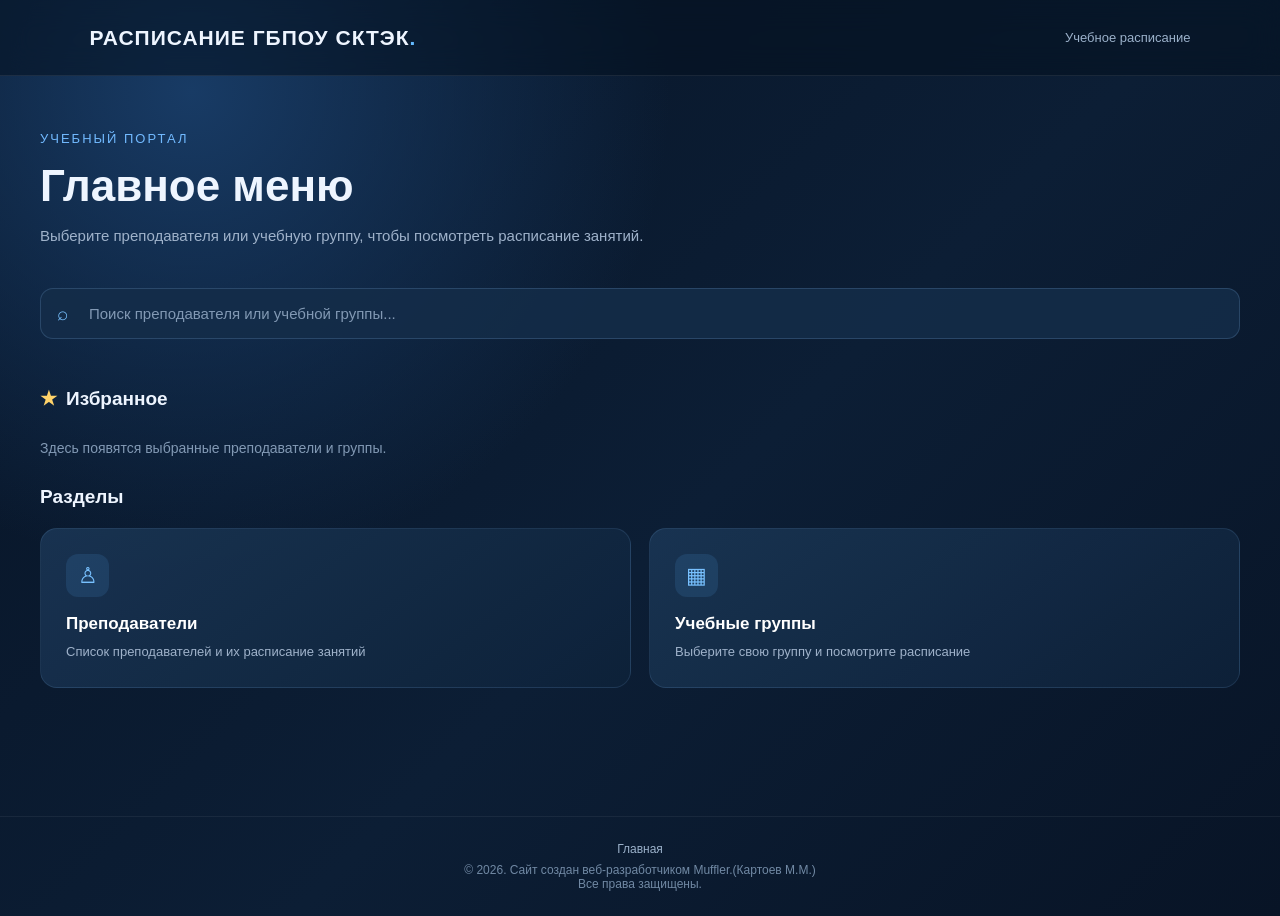
==== commit 8dcb4f53: "Rename test.html to index.html" ====
--- a/index.html
+++ b/index.html
@@ -1,301 +1,66 @@
-<!DOCTYPE html>
-<html lang="ru">
-<head>
-<link rel="manifest" href="/Shedule/manifest.json">
-<link rel="apple-touch-icon"
-      href="/Shedule/apple-touch-icon.png">
-<meta name="apple-mobile-web-app-capable"
-      content="yes">
-<meta name="apple-mobile-web-app-title"
-      content="СКТЭК">
-<meta name="theme-color" content="#071426">
-<meta charset="UTF-8">
-<meta name="viewport" content="width=device-width, initial-scale=1.0">
-<link rel="icon" type="image/png" sizes="32x32" href="/Shedule/favicon-32.png">
-<title>Расписание | Учебный портал</title>
-<style>
-* {
-    margin: 0;
-    padding: 0;
-    box-sizing: border-box;
-}
-
-body {
-    min-height: 100vh;
-    font-family: Arial, sans-serif;
-    background:
-        radial-gradient(circle at 15% 10%, #183b65 0, transparent 35%),
-        linear-gradient(135deg, #071426, #0c1e35 55%, #081426);
-    color: #eef5ff;
-}
-
-header {
-    height: 76px;
-    padding: 0 7%;
-    display: flex;
-    align-items: center;
-    justify-content: space-between;
-    border-bottom: 1px solid rgba(255,255,255,.08);
-    background: rgba(5,17,32,.55);
-    backdrop-filter: blur(15px);
-}
-
-.logo { font-size: 21px; font-weight: 700; letter-spacing: 1px; }
-.logo span { color: #64baff; }
-.header-info { color: #9bb1ca; font-size: 13px; }
-main { max-width: 1250px; margin: auto; padding: 55px 25px; min-height: calc(100vh - 160px); }
-.page { display: none; }
-.page.active { display: block; }
-.welcome { margin-bottom: 40px; }
-.subtitle { color: #72baff; font-size: 13px; letter-spacing: 2px; text-transform: uppercase; margin-bottom: 15px; }
-.welcome h1 { font-size: clamp(30px, 5vw, 44px); margin-bottom: 13px; }
-.welcome p { color: #9fb2ca; font-size: 15px; line-height: 1.6; }
-.section-title { font-size: 19px; margin-bottom: 20px; }
-
-.search-section { margin: 0 0 38px; position: relative; }
-.search-wrap { position: relative; }
-.search-input { width: 100%; padding: 16px 18px 16px 48px; border: 1px solid rgba(130,184,235,.2); border-radius: 13px; background: rgba(20,45,73,.85); color: #eef5ff; font-size: 15px; outline: none; transition: .2s; }
-.search-input::placeholder { color: #8299b4; }
-.search-input:focus { border-color: #58aef0; box-shadow: 0 0 0 3px rgba(88,174,240,.1); }
-.search-icon { position: absolute; left: 17px; top: 50%; transform: translateY(-50%); color: #78c1ff; font-size: 19px; pointer-events: none; }
-.search-results { display: grid; gap: 8px; margin-top: 10px; }
-.search-result { width: 100%; display: flex; align-items: center; justify-content: space-between; gap: 12px; padding: 14px 17px; border: 1px solid rgba(130,184,235,.13); border-radius: 11px; background: rgba(25,51,80,.8); color: #eef5ff; text-align: left; cursor: pointer; transition: .2s; }
-.search-result:hover { border-color: rgba(101,186,255,.55); background: rgba(35,70,108,.9); }
-.search-result strong { font-size: 14px; font-weight: 600; }
-.search-result span { color: #78c1ff; font-size: 12px; white-space: nowrap; }
-.search-empty { color: #9fb2ca; font-size: 13px; padding: 12px 4px; }
-
-.menu { display: grid; grid-template-columns: repeat(2, 1fr); gap: 18px; }
-.menu-card { min-height: 150px; padding: 25px; border: 1px solid rgba(130,184,235,.13); border-radius: 17px; background: linear-gradient(145deg, rgba(27,55,86,.85), rgba(14,34,58,.85)); cursor: pointer; transition: .25s; text-align: left; color: white; }
-.menu-card:hover { transform: translateY(-4px); border-color: rgba(100,186,255,.55); }
-.menu-icon { width: 43px; height: 43px; border-radius: 12px; display: grid; place-items: center; background: rgba(83,169,245,.13); color: #78c1ff; font-size: 22px; margin-bottom: 17px; }
-.menu-card h3 { font-size: 17px; margin-bottom: 8px; }
-.menu-card p { color: #9fb2ca; font-size: 13px; line-height: 1.5; }
-.back { border: none; background: transparent; color: #77bdff; font-size: 14px; cursor: pointer; margin-bottom: 30px; }
-.items { display: grid; grid-template-columns: repeat(auto-fill, minmax(250px, 1fr)); gap: 15px; }
-.item { display: flex; align-items: center; justify-content: space-between; gap: 12px; padding: 21px; background: rgba(25,51,80,.8); border: 1px solid rgba(130,184,235,.13); border-radius: 14px; transition: .2s; }
-.item:hover { border-color: rgba(101,186,255,.55); }
-.item-info { flex: 1; cursor: pointer; min-width: 0; }
-.item-info h3 { font-size: 16px; margin-bottom: 7px; }
-.item-info p { color: #9fb2ca; font-size: 13px; }
-.developer { display: inline-flex; align-items: center; gap: 5px; margin-left: 5px; color: #78c1ff; font-size: 11px; font-weight: 600; }
-.favorite-btn { width: 38px; height: 38px; flex-shrink: 0; border: 1px solid rgba(130,184,235,.15); border-radius: 11px; background: rgba(83,169,245,.08); color: #8da8c5; font-size: 22px; cursor: pointer; }
-.favorite-btn.selected { color: #ffd36a; border-color: rgba(255,211,106,.4); background: rgba(255,211,106,.1); }
-.favorite-section { margin-top: 0px; margin-bottom: 20px; }
-.favorite-section .section-title { display: flex; align-items: center; gap: 9px; }
-.favorite-section .section-title span { color: #ffd36a; }
-.empty { color: #8299b4; font-size: 14px; padding: 10px 0; grid-column: 1 / -1; }
-.schedule-heading { display: flex; justify-content: space-between; align-items: center; margin-bottom: 25px; }
-.schedule-heading h1 { font-size: clamp(25px, 4vw, 36px); }
-.schedule-date { display: flex; align-items: center; gap: 10px; flex-wrap: wrap; margin-bottom: 25px; }
-.schedule-date label { color: #9fb2ca; font-size: 14px; }
-.schedule-date input { background: #142d49; border: 1px solid rgba(130,184,235,.2); color: white; padding: 11px 13px; border-radius: 9px; font-size: 14px; color-scheme: dark; }
-.week-switch { display: flex; gap: 10px; margin-bottom: 25px; }
-.week-btn { padding: 11px 20px; border-radius: 9px; border: 1px solid rgba(130,184,235,.18); background: rgba(25,51,80,.8); color: #a9bfd8; cursor: pointer; }
-.week-btn.active { background: #1c5b91; color: white; border-color: #58aef0; }
-.days { display: grid; grid-template-columns: 1fr; gap: 16px; }
-.day-card { border: 1px solid rgba(130,184,235,.13); border-radius: 15px; overflow: hidden; background: rgba(17,39,65,.85); transition: .25s; }
-.day-card.selected-day { border: 1px solid #58aef0; background: linear-gradient(145deg, rgba(35,85,130,.65), rgba(17,48,79,.95)); box-shadow: 0 0 18px rgba(88,174,240,.12); }
-.day-card.selected-day .day-header { background: rgba(61,145,210,.25); }
-.day-card.selected-day .day-header h3 { color: #78caff; }
-.day-header { padding: 17px 20px; display: flex; justify-content: space-between; align-items: center; gap: 12px; background: rgba(39,76,113,.45); border-bottom: 1px solid rgba(130,184,235,.1); }
-.day-header h3 { font-size: 16px; }
-.day-header span { color: #91b4d7; font-size: 13px; }
-.lesson { display: grid; grid-template-columns: 125px 1fr; gap: 15px; padding: 17px 20px; border-bottom: 1px solid rgba(130,184,235,.08); }
-.lesson:last-child { border-bottom: none; }
-.lesson-time { color: #78c1ff; font-size: 14px; font-weight: 600; }
-.lesson-group { color: #dceaff; font-size: 14px; margin-bottom: 6px; }
-.lesson-subject { color: #9fb2ca; font-size: 13px; line-height: 1.5; }
-.lesson-teacher { color: #78c1ff; font-size: 12px; margin-top: 7px; }
-.no-lessons { padding: 22px 20px; color: #8299b4; font-size: 14px; }
-.schedule-note { color: #8299b4; font-size: 12px; margin-top: 20px; }
-footer { text-align: center; padding: 25px 15px; color: #7189a4; font-size: 12px; border-top: 1px solid rgba(255,255,255,.06); }
-footer .footer-page { color: #9bb1ca; margin-bottom: 7px; }
-@media(max-width:650px) {
-    header { padding: 0 20px; }
-    .header-info { display: none; }
-    main { padding: 40px 18px; }
-    .menu, .items { grid-template-columns: 1fr; }
-    .lesson { grid-template-columns: 1fr; gap: 7px; padding: 16px; }
-    .day-header { padding: 15px 16px; }
-    .week-btn { flex: 1; padding: 11px 10px; }
-}
-.footer-text {
-    color: #64baff;
-}
-</style>
-</head>
-<body>
-<header>
-    <div class="logo">РАСПИСАНИЕ ГБПОУ СКТЭК<span>.</span></div>
-    <div class="header-info">Учебное расписание</div>
-</header>
-<main>
-<section id="home" class="page active">
-    <div class="welcome">
-        <div class="subtitle">Учебный портал</div>
-        <h1>Главное меню</h1>
-        <p>Выберите преподавателя или учебную группу, чтобы посмотреть расписание занятий.</p>
-    </div>
-    <div class="search-section">
-        <div class="search-wrap"><span class="search-icon">⌕</span><input class="search-input" id="globalSearch" type="search" placeholder="Поиск преподавателя или учебной группы..." autocomplete="off" aria-label="Поиск преподавателя или учебной группы"></div>
-        <div class="search-results" id="searchResults" aria-live="polite"></div>
-    </div>
-      <div class="favorite-section"><h2 class="section-title"><span>★</span> Избранное</h2><div class="items" id="favoriteList"></div></div>
-    <h2 class="section-title">Разделы</h2>
-    <div class="menu">
-        <button class="menu-card" onclick="openPage('teachers')"><div class="menu-icon">♙</div><h3>Преподаватели</h3><p>Список преподавателей и их расписание занятий</p></button>
-        <button class="menu-card" onclick="openPage('groups')"><div class="menu-icon">▦</div><h3>Учебные группы</h3><p>Выберите свою группу и посмотрите расписание</p></button>
-    </div>
-</section>
-<section id="teachers" class="page">
-    <button class="back" onclick="openPage('home')">← Главное меню</button>
-    <div class="welcome"><div class="subtitle">Список преподавателей</div><h1>Преподаватели</h1><p>Выберите преподавателя, чтобы открыть его расписание.</p></div>
-    <div class="items" id="teacherList"></div>
-</section>
-<section id="groups" class="page">
-    <button class="back" onclick="openPage('home')">← Главное меню</button>
-    <div class="welcome"><div class="subtitle">Учебные группы</div><h1>Группы</h1><p>Выберите учебную группу, чтобы посмотреть занятия.</p></div>
-    <div class="items" id="groupList"></div>
-</section>
-<section id="schedule" class="page">
-    <button class="back" onclick="goBack()">← Назад</button>
-    <div class="schedule-heading"><h1 id="scheduleTitle"></h1><button type="button" class="favorite-btn" id="scheduleFavorite" aria-label="Добавить в избранное" title="Добавить в избранное">☆</button></div>
-  <div class="schedule-date">
-    <label for="datePicker">Дата:</label>
-    <input type="date" id="datePicker">
-    <button type="button" class="week-btn" id="todayButton">Сегодня</button>
-  </div>
-    <div class="week-switch"><button class="week-btn" id="week1" onclick="switchWeek(1)">Первая неделя</button><button class="week-btn" id="week2" onclick="switchWeek(2)">Вторая неделя</button></div>
-    <div id="days" class="days"></div><p class="schedule-note" id="scheduleNote"></p>
-</section>
-</main>
-<footer><div class="footer-page" id="footerPage">Главная</div><div>© 2026. Сайт создан веб-разработчиком Muffler.(Картоев М.М.)</div></footer>
-<script>
-const DATA = {"groups":[{"name":"23-ЭССС","weeks":[[[{"subject":"Охрана труда","teacher":"Хавтиев Ю.А."},{"subject":"МДК.04.01 Техническая диагностика электрооборуд.","teacher":"Хавтиев Ю.А."},{"subject":"МДК.06.02 Организац. основы обслуж. электрооборуд.","teacher":"Хавтиев Ю.А."},{"subject":"МДК.06.01 Электромонтажные работы","teacher":"Хавтиев Ю.А."}],[{"subject":"Иностранный язык в проф. деятельности","teacher":"Саутиева Х.А."},{"subject":"Физическая культура","teacher":"Албаков М.К."},{"subject":"Основы экономики","teacher":"Чапанова М.М."},null],[{"subject":"МДК.04.01 Техническая диагностика электрооборуд.","teacher":"Хавтиев Ю.А."},{"subject":"Основы экономики","teacher":"Чапанова М.М."},{"subject":"МДК.04.02 Ремонт электрооборудования","teacher":"Колодко С.Н."},{"subject":"МДК.06.02 Организац. основы обслуж. электрооборуд.","teacher":"Хавтиев Ю.А."}],[{"subject":"МДК.04.02 Ремонт электрооборудования","teacher":"Колодко С.Н."},{"subject":"МДК.06.02 Организац. основы обслуж. электрооборуд.","teacher":"Хавтиев Ю.А."},{"subject":"Охрана труда","teacher":"Хавтиев Ю.А."},{"subject":"Основы экономики","teacher":"Чапанова М.М."}],[{"subject":"МДК.04.02 Ремонт электрооборудования","teacher":"Колодко С.Н."},{"subject":"Охрана труда","teacher":"Хавтиев Ю.А."},null,null]],[[{"subject":"Охрана труда","teacher":"Хавтиев Ю.А."},{"subject":"МДК.04.01 Техническая диагностика электрооборуд.","teacher":"Хавтиев Ю.А."},{"subject":"МДК.06.02 Организационные основы обслуживания электрооборуд.","teacher":"Хавтиев Ю.А."},null],[{"subject":"Иностранный язык в проф. деятельности","teacher":"Саутиева Х.А."},{"subject":"Физическая культура","teacher":"Албаков М.К."},{"subject":"Основы экономики","teacher":"Чапанова М.М."},{"subject":"МДК.04.02 Ремонт электрооборудования","teacher":"Колодко С.Н."}],[{"subject":"МДК.04.01 Техническая диагностика электрооборуд.","teacher":"Хавтиев Ю.А."},{"subject":"Основы экономики","teacher":"Чапанова М.М."},{"subject":"МДК.04.02 Ремонт электрооборудования","teacher":"Колодко С.Н."},{"subject":"МДК.06.02 Организац. основы обслуж. электрооборуд.","teacher":"Хавтиев Ю.А."}],[{"subject":"МДК.04.02 Ремонт электрооборудования","teacher":"Колодко С.Н."},{"subject":"МДК.06.02 Организац. основы обслуж. электрооборуд.","teacher":"Хавтиев Ю.А."},{"subject":"Охрана труда","teacher":"Хавтиев Ю.А."},{"subject":"Основы экономики","teacher":"Чапанова М.М."}],[{"subject":"МДК.04.02 Ремонт электрооборудования","teacher":"Колодко С.Н."},{"subject":"МДК.04.01 Техническая диагностика электрооборуд.","teacher":"Хавтиев Ю.А."},null,null]]]},{"name":"24-ДО","weeks":[[[{"subject":"Детская психология","teacher":"Сафир С.И."},{"subject":"Психолого-педагог. основы организации общения детей","teacher":"Белхароева М.Х."},{"subject":"Теорет. и метод. основы орган. игровой деят. детей","teacher":"Белхароева М.Х."},{"subject":"Теорет. и метод. основы орган. самообслуж. и труд. деят. детей","teacher":"Белхароева М.Х."}],[{"subject":"Теорет. и метод. основы орган. продуктивных видов деят. детей","teacher":"Хамхоева Х.Х."},{"subject":"Физическая культура","teacher":"Алероева С.С."},{"subject":"Основы бережливого производства","teacher":"Льянова А.М."},{"subject":"Иностранный язык в проф. деятельности","teacher":"Саутиева Х.А."}],[{"subject":"Теорет. и метод. основы орган. игровой деят. детей","teacher":"Белхароева М.Х."},{"subject":"Теорет. и метод. основы орган. музыкальной деят. детей","teacher":"Белхароева М.Х."},{"subject":"Психолого-педагог. основы организации общения детей","teacher":"Белхароева М.Х."},{"subject":"Детская психология","teacher":"Сафир С.И."}],[{"subject":"Теорет. и метод. основы орган. продуктивных видов деят. детей","teacher":"Хамхоева Х.Х."},{"subject":"Основы бережливого производства","teacher":"Льянова А.М."},{"subject":"Теорет. и метод. основы орган. взаимод. с родителями и сотруд. ДОО","teacher":"Льянова А.М."},{"subject":"Теорет. и метод. основы разраб. и реализац. парциальной программы","teacher":"Костоева З.М."}],[{"subject":"Теорет. и метод. основы орган. самообслуж. и труд. деят. детей","teacher":"Белхароева М.Х."},{"subject":"Теорет. и метод. основы орган. музыкальной деят. детей","teacher":"Белхароева М.Х."},null,null]],[[{"subject":"Детская психология","teacher":"Сафир С.И."},{"subject":"Психолого-педагог. основы организации общения детей","teacher":"Белхароева М.Х."},{"subject":"Теорет. и метод. основы орган. игровой деят. детей","teacher":"Белхароева М.Х."},{"subject":"Теорет. и метод. основы орган. самообслуж. и труд. деят. детей","teacher":"Белхароева М.Х."}],[{"subject":"Теорет. и метод. основы орган. продуктивных видов деят. детей","teacher":"Хамхоева Х.Х."},{"subject":"Физическая культура","teacher":"Алероева С.С."},{"subject":"Теорет. и метод. основы орган. взаимод. с родителями и сотруд. ДОО","teacher":"Льянова А.М."},{"subject":"Иностранный язык в проф. деятельности","teacher":"Саутиева Х.А."}],[{"subject":"Теорет. и метод. основы орган. самообслуж. и труд. деят. детей","teacher":"Белхароева М.Х."},{"subject":"Теорет. и метод. основы орган. музыкальной деят. детей","teacher":"Белхароева М.Х."},{"subject":"Психолого-педагог. основы организации общения детей","teacher":"Белхароева М.Х."},{"subject":"Психолого-педагог. основы организации общения детей","teacher":"Белхароева М.Х."}],[{"subject":"Теорет. и метод. основы орган. продуктивных видов деят. детей","teacher":"Хамхоева Х.Х."},{"subject":"Основы бережливого производства","teacher":"Льянова А.М."},{"subject":"Теорет. и метод. основы орган. взаимод. с родителями и сотруд. ДОО","teacher":"Льянова А.М."},{"subject":"Теорет. и метод. основы разраб. и реализац. парциальной программы","teacher":"Костоева З.М."}],[{"subject":"Теорет. и метод. основы орган. самообслуж. и труд. деят. детей","teacher":"Белхароева М.Х."},{"subject":"Теорет. и метод. основы орган. музыкальной деят. детей","teacher":"Белхароева М.Х."},null,null]]]},{"name":"24-ИСП-1","weeks":[[[{"subject":"Графический дизайн и мультимедиа","teacher":"Акбиев А.М."},{"subject":"Правовое обеспечение проф. деятельности","teacher":"Цуров М.Т."},null,null],[{"subject":"Правовое обеспечение проф. деятельности","teacher":"Цуров М.Т."},{"subject":"Проект. и разработка веб-приложений","teacher":"Мамилов М.Б."},{"subject":"Физическая культура","teacher":"Алероева С.С."},{"subject":"Оптимизация веб-приложений","teacher":"Мамилов М.Б."}],[{"subject":"Проект. и разработка веб-приложений","teacher":"Мамилов М.Б."},{"subject":"Оптимизация веб-приложений","teacher":"Мамилов М.Б."},{"subject":"Проект. и разработка веб-приложений","teacher":"Мамилов М.Б."},{"subject":"Оптимизация веб-приложений","teacher":"Мамилов М.Б."}],[{"subject":"Графический дизайн и мультимедиа","teacher":"Акбиев А.М."},{"subject":"Оптимизация веб-приложений","teacher":"Мамилов М.Б."},{"subject":"Иностранный язык в проф. деятельности","teacher":"Саутиева Х.А."},{"subject":"Проект. и разработка веб-приложений","teacher":"Мамилов М.Б."}],[{"subject":"Проект. и разработка веб-приложений","teacher":"Мамилов М.Б."},{"subject":"Оптимизация веб-приложений","teacher":"Мамилов М.Б."},null,null]],[[{"subject":"Графический дизайн и мультимедиа","teacher":"Акбиев А.М."},{"subject":"Правовое обеспечение проф. деятельности","teacher":"Цуров М.Т."},null,null],[{"subject":"Правовое обеспечение проф. деятельности","teacher":"Цуров М.Т."},{"subject":"Проект. и разработка веб-приложений","teacher":"Мамилов М.Б."},{"subject":"Физическая культура","teacher":"Алероева С.С."},{"subject":"Оптимизация веб-приложений","teacher":"Мамилов М.Б."}],[{"subject":"Проект. и разработка веб-приложений","teacher":"Мамилов М.Б."},{"subject":"Оптимизация веб-приложений","teacher":"Мамилов М.Б."},{"subject":"Графический дизайн и мультимедиа","teacher":"Акбиев А.М."},null],[{"subject":"Графический дизайн и мультимедиа","teacher":"Акбиев А.М."},{"subject":"Оптимизация веб-приложений","teacher":"Мамилов М.Б."},{"subject":"Иностранный язык в проф. деятельности","teacher":"Саутиева Х.А."},{"subject":"Проект. и разработка веб-приложений","teacher":"Мамилов М.Б."}],[{"subject":"Проект. и разработка веб-приложений","teacher":"Мамилов М.Б."},{"subject":"Оптимизация веб-приложений","teacher":"Мамилов М.Б."},null,null]]]},{"name":"24-ИСП-2","weeks":[[[{"subject":"Проект. и разработка интерфейсов пользователя","teacher":"Цицкиев М.А."},{"subject":"Безопасность жизнедеятельности","teacher":"Дударов Дж.И."},{"subject":"Тестирование информ. систем","teacher":"Цицкиев М.А."},{"subject":"Графический дизайн и мультимедиа","teacher":"Акбиев А.М."}],[{"subject":"Проект. и разработка интерфейсов пользователя","teacher":"Цицкиев М.А."},{"subject":"Тестирование информ. систем","teacher":"Цицкиев М.А."},{"subject":"Иностранный язык в проф. деятельности","teacher":"Саутиева Х.А."},{"subject":"Проект. и дизайн ИС","teacher":"Цицкиев М.А."}],[{"subject":"Тестирование информ. систем","teacher":"Цицкиев М.А."},{"subject":"Проект. и дизайн ИС","teacher":"Цицкиев М.А."},{"subject":"Стандартизация, сертификация и тех. докум.","teacher":"Котикова Н.М."},{"subject":"Безопасность жизнедеятельности","teacher":"Дударов Дж.И."}],[{"subject":"Проект. и разработка веб-приложений","teacher":"Костоев И.Дж."},{"subject":"Графический дизайн и мультимедиа","teacher":"Акбиев А.М."},{"subject":"Физическая культура","teacher":"Гандалоев А.Ш."},null],[{"subject":"Разработка кода ИС","teacher":"Костоев И.Дж."},{"subject":"Оптимизация веб-приложений","teacher":"Костоев И.Дж."},null,null]],[[{"subject":"Проект. и разработка интерфейсов пользователя","teacher":"Цицкиев М.А."},{"subject":"Безопасность жизнедеятельности","teacher":"Дударов Дж.И."},{"subject":"Тестирование информ. систем","teacher":"Цицкиев М.А."},{"subject":"Графический дизайн и мультимедиа","teacher":"Акбиев А.М."}],[{"subject":"Проект. и разработка интерфейсов пользователя","teacher":"Цицкиев М.А."},{"subject":"Тестирование информ. систем","teacher":"Цицкиев М.А."},{"subject":"Иностранный язык в проф. деятельности","teacher":"Саутиева Х.А."},{"subject":"Разработка кода ИС","teacher":"Костоев И.Дж."}],[{"subject":"Тестирование информ. систем","teacher":"Цицкиев М.А."},{"subject":"Проект. и дизайн ИС","teacher":"Цицкиев М.А."},{"subject":"Стандартизация, сертификация и тех. докум.","teacher":"Котикова Н.М."},{"subject":"Безопасность жизнедеятельности","teacher":"Дударов Дж.И."}],[{"subject":"Проект. и разработка веб-приложений","teacher":"Костоев И.Дж."},{"subject":"Оптимизация веб-приложений","teacher":"Костоев И.Дж."},{"subject":"Физическая культура","teacher":"Гандалоев А.Ш."},null],[{"subject":"Разработка кода ИС","teacher":"Костоев И.Дж."},{"subject":"Оптимизация веб-приложений","teacher":"Костоев И.Дж."},null,null]]]},{"name":"24-МЭ","weeks":[[[{"subject":"ИТ в проф. деятельности","teacher":"Цычоева А.У."},{"subject":"МДК.03.02 Монтаж, наладка и эксплуатация электрооборуд.","teacher":"Колодко С.Н."},{"subject":"Иностранный язык в проф. деятельности","teacher":"Вакансия ин. яз"},{"subject":"МДК.04.02 Ремонт и обслуживание распред. устройств","teacher":"Колодко С.Н."}],[{"subject":"Основы финансовой грамотности","teacher":"Чапанова М.М."},{"subject":"МДК.04.01 Обслуживание оборудования с автомат. регулированием","teacher":"Хавтиев Ю.А."},{"subject":"МДК.03.01 Монтаж и эксплуатация осветит. сетей и светильнико","teacher":"Колодко С.Н."},{"subject":"Иностранный язык в проф. деятельности","teacher":"Вакансия ин. яз"}],[{"subject":"МДК.03.01 Монтаж и эксплуатация осветит. Сетей, светильников","teacher":"Колодко С.Н."},{"subject":"Физическая культура","teacher":"Албаков М.К."},{"subject":"Основы финансовой грамотности","teacher":"Чапанова М.М."},{"subject":"Основы автоматики м элементы систем автомат.управления","teacher":"Колодко С.Н."}],[{"subject":"МДК.04.01 Обслуживание оборудования с автомат. регулированием","teacher":"Хавтиев Ю.А."},{"subject":"Основы экономики","teacher":"Чапанова М.М."},{"subject":"МДК.04.02 Ремонт и обслуживание распред. устройств","teacher":"Колодко С.Н."},{"subject":"МДК.04.03 Организация и выполн. работ по сборке и монтажу электрообор.","teacher":"Колодко С.Н."}],[{"subject":"ИТ в проф. деятельности","teacher":"Цычоева А.У."},{"subject":"Основы автоматики м элементы систем автомат. управления","teacher":"Колодко С.Н."},null,null]],[[{"subject":"ИТ в проф. деятельности","teacher":"Цычоева А.У."},{"subject":"МДК.03.02 Монтаж, наладка и эксплуатация электрооборуд","teacher":"Колодко С.Н."},{"subject":"Иностранный язык в проф. деятельности","teacher":"Вакансия ин. яз"},{"subject":"МДК.04.03 Организация и выполн. работ по сборке и монтажу электрооборуд.","teacher":"Колодко С.Н"}],[{"subject":"Основы финансовой грамотности","teacher":"Чапанова М.М."},{"subject":"МДК.04.01 Обслуживание оборудования с автомат. регулированием","teacher":"Хавтиев Ю.А."},{"subject":"Основы автоматики м элементы систем автомат. управления","teacher":"Колодко С.Н."},{"subject":"Физическая культура","teacher":"Албаков М.К."}],[{"subject":"МДК.03.01 Монтаж и эксплуатация осветит. сетей, светильников","teacher":"Колодко С.Н."},{"subject":"Физическая культура","teacher":"Албаков М.К."},{"subject":"Основы финансовой грамотности","teacher":"Чапанова М.М."},{"subject":"Основы автоматики м элементы систем автомат. управления","teacher":"Колодко С.Н."}],[{"subject":"МДК.04.01 Обслуживание оборудования с автомат. регулированием","teacher":"Хавтиев Ю.А."},{"subject":"Основы экономики","teacher":"Чапанова М.М."},{"subject":"МДК.04.02 Ремонт и обслуживание распред. устройств","teacher":"Колодко С.Н."},{"subject":"МДК.04.03 Организация и выполн. работ по сборке и монтажу электрооборуд.","teacher":"Колодко С.Н."}],[{"subject":"ИТ в проф. деятельности","teacher":"Цычоева А.У."},{"subject":"Основы автоматики м элементы систем автомат. управления","teacher":"Колодко С.Н."},null,null]]]},{"name":"24-СР","weeks":[[[{"subject":"Социально-правовая и закон. основы соц. работы","teacher":"Илиева М.М."},{"subject":"Техн. соц. работы с семьей и детьми. Соц. патронаж","teacher":"Костоева З.М."},{"subject":"Техн. соц. работы с семьей и детьми. Соц. патронаж","teacher":"Костоева З.М."},{"subject":"Основы предпринимательской деятельности","teacher":"Льянова А.М."}],[{"subject":"Социально-правовая и закон. основы соц. работы","teacher":"Илиева М.М."},{"subject":"ИТ в проф. деятельности","teacher":"Льянова Х.М."},{"subject":"Техн. соц. работы с семьей и детьми. Соц. патронаж","teacher":"Костоева З.М."},{"subject":"Техн. соц. работы с семьей и детьми. Соц. патронаж","teacher":"Костоева З.М."}],[{"subject":"Социально-правовая и закон. основы соц. работы","teacher":"Илиева М.М."},{"subject":"Основы предпринимательской деятельности","teacher":"Льянова А.М."},{"subject":"ИТ в проф. деятельности","teacher":"Льянова Х.М."},{"subject":"Физическая культура","teacher":"Алероева С.С."}],[{"subject":"Социально-правовая и закон. основы соц. работы","teacher":"Илиева М.М."},{"subject":"ИТ в проф. деятельности","teacher":"Льянова Х.М."},{"subject":"Техн. соц. работы с семьей и детьми. Соц. патронаж","teacher":"Костоева З.М."},{"subject":"Иностранный язык в проф. деятельности","teacher":"Саутиева Х.А."}],[{"subject":"Социально-правовая и закон. основы соц. работы","teacher":"Илиева М.М."},{"subject":"Техн. соц. работы с семьей и детьми. Соц. патронаж","teacher":"Костоева З.М."},null,null]],[[{"subject":"Социально-правовая и закон. основы соц. работы","teacher":"Илиева М.М."},{"subject":"Техн. соц. работы с семьей и детьми. Соц. патронаж","teacher":"Костоева З.М."},{"subject":"Техн. соц. работы с семьей и детьми. Соц. патронаж","teacher":"Костоева З.М."},{"subject":"Техн. соц. работы с семьей и детьми. Соц. патронаж","teacher":"Костоева З.М."}],[{"subject":"Социально-правовая и закон. основы соц. работы","teacher":"Илиева М.М."},{"subject":"ИТ в проф. деятельности","teacher":"Льянова Х.М."},{"subject":"Техн. соц. работы с семьей и детьми. Соц. патронаж","teacher":"Костоева З.М."},{"subject":"Техн. соц. работы с семьей и детьми. Соц. патронаж","teacher":"Костоева З.М."}],[{"subject":"Социально-правовая и закон. основы соц. работы","teacher":"Илиева М.М."},{"subject":"Основы предпринимательской деятельности","teacher":"Льянова А.М."},{"subject":"ИТ в проф. деятельности","teacher":"Льянова Х.М."},{"subject":"Физическая культура","teacher":"Алероева С.С."}],[{"subject":"Социально-правовая и закон. основы соц. работы","teacher":"Илиева М.М."},{"subject":"ИТ в проф. деятельности","teacher":"Льянова Х.М."},{"subject":"Техн. соц. работы с семьей и детьми. Соц. патронаж","teacher":"Костоева З.М."},{"subject":"Иностранный язык в проф. деятельности","teacher":"Саутиева Х.А."}],[{"subject":"Социально-правовая и закон. основы соц. работы","teacher":"Илиева М.М."},{"subject":"Техн. соц. работы с семьей и детьми. Соц. патронаж","teacher":"Костоева З.М."},null,null]]]},{"name":"25-ДО","weeks":[[[{"subject":"Теорет. и метод. основы физич. воспитания и развития детей","teacher":"Тумгоева Ф."},{"subject":"Основы педагогики","teacher":"Сафир С.И."},{"subject":"Основы психологии","teacher":"Сафир С.И."},{"subject":"История России","teacher":"Долова Л.И."}],[{"subject":"Медико-биолог. основы здоровья","teacher":"Костоева З.М."},{"subject":"Основы психологии","teacher":"Сафир С.И."},{"subject":"Введение в профессию","teacher":"Хамхоева Х.Х."},{"subject":"Выполнение работ по профессии Младший воспитатель","teacher":"Хамхоева Х.Х."}],[{"subject":"Русский язык и культ. проф. коммуникации педагога","teacher":"Хамхоева Х.Х."},{"subject":"Физическая культура","teacher":"Алероева С.С."},{"subject":"Выполнение работ по профессии Младший воспитатель","teacher":"Хамхоева Х.Х."},{"subject":"Теорет. и метод. основы физич. воспитания и развития детей","teacher":"Тумгоева Ф."}],[{"subject":"Иностранный язык в проф. деятельности","teacher":"Саутиева Х.А."},{"subject":"Выполнение работ по профессии Младший воспитатель","teacher":"Хамхоева Х.Х."},{"subject":"Русский язык и культ. проф. коммуникации педагога","teacher":"Хамхоева Х.Х."},{"subject":"История России","teacher":"Долова Л.И."}],[{"subject":"Медико-биолог. основы здоровья","teacher":"Костоева З.М."},{"subject":"Основы педагогики","teacher":"Сафир С.И."},null,null]],[[{"subject":"Теорет. и метод. основы физич. воспитания и развития детей","teacher":"Тумгоева Ф."},{"subject":"Основы педагогики","teacher":"Сафир С.И."},{"subject":"Основы психологии","teacher":"Сафир С.И."},{"subject":"История России","teacher":"Долова Л.И."}],[{"subject":"Медико-биолог. основы здоровья","teacher":"Костоева З.М."},{"subject":"Основы психологии","teacher":"Сафир С.И."},{"subject":"Введение в профессию","teacher":"Хамхоева Х.Х."},{"subject":"Выполнение работ по профессии Младший воспитатель","teacher":"Хамхоева Х.Х."}],[{"subject":"Русский язык и культ. проф. коммуникации педагога","teacher":"Хамхоева Х.Х."},{"subject":"Физическая культура","teacher":"Алероева С.С."},{"subject":"Выполнение работ по профессии Младший воспитатель","teacher":"Хамхоева Х.Х."},null],[{"subject":"Иностранный язык в проф. деятельности","teacher":"Саутиева Х.А."},{"subject":"Выполнение работ по профессии Младший воспитатель","teacher":"Хамхоева Х.Х."},{"subject":"Основы педагогики","teacher":"Сафир С.И."},{"subject":"История России","teacher":"Долова Л.И."}],[{"subject":"Медико-биолог. основы здоровья","teacher":"Костоева З.М."},{"subject":"Основы педагогики","teacher":"Сафир С.И."},null,null]]]},{"name":"25-МРОА-1","weeks":[[[{"subject":"Электротехника","teacher":"Дугиев А.А."},{"subject":"Технич. диагностика автомобилей","teacher":"Хамхоев Ш-Г.Х."},{"subject":"УП.01.01 Техническое состояние систем, агрегатов, деталей и механизмов автомобиля","teacher":"Арсанов И./Гайсанов М-Г."},{"subject":"УП.01.01 Техническое состояние систем, агрегатов, деталей и механизмов автомобиля","teacher":"Арсанов И./Гайсанов М-Г."}],[{"subject":"Охрана труда","teacher":"Бекбузарова А.А."},{"subject":"Материаловедение","teacher":"Гайсанов М-Г.Дж."},{"subject":"Технич. диагностика автомобилей","teacher":"Хамхоев Ш-Г.Х."},{"subject":"Устройство автомобилей","teacher":"Гандалоев М.Д."}],[{"subject":"Охрана труда","teacher":"Бекбузарова А.А."},{"subject":"Материаловедение","teacher":"Гайсанов М-Г.Дж."},{"subject":"Физическая культура","teacher":"Албаков М.К."},{"subject":"Устройство автомобилей","teacher":"Гандалоев М.Д."}],[{"subject":"Устройство автомобилей","teacher":"Гандалоев М.Д."},{"subject":"Охрана труда","teacher":"Бекбузарова А.А."},{"subject":"УП.01.01 Техническое состояние систем, агрегатов, деталей и механизмов автомобиля","teacher":"Арсанов И./Гайсанов М-Г."},{"subject":"УП.01.01 Техническое состояние систем, агрегатов, деталей и механизмов автомобиля","teacher":"Арсанов И./Гайсанов М-Г."}],[{"subject":"Электротехника","teacher":"Дугиев А.А."},{"subject":"Устройство автомобилей","teacher":"Гандалоев М.Д."},null,null]],[[{"subject":"Электротехника","teacher":"Дугиев А.А."},{"subject":"Технич. диагностика автомобилей","teacher":"Хамхоев Ш-Г.Х."},{"subject":"УП.01.01 Техническое состояние систем, агрегатов, деталей и механизмов автомобиля","teacher":"Арсанов И./Гайсанов М-Г."},{"subject":"УП.01.01 Техническое состояние систем, агрегатов, деталей и механизмов автомобиля","teacher":"Арсанов И./Гайсанов М-Г."}],[{"subject":"Охрана труда","teacher":"Бекбузарова А.А."},{"subject":"Материаловедение","teacher":"Гайсанов М-Г.Дж."},{"subject":"Технич. диагностика автомобилей","teacher":"Хамхоев Ш-Г.Х."},{"subject":"Основы финансовой грамотности","teacher":"Чапанова М.М."}],[{"subject":"Охрана труда","teacher":"Бекбузарова А.А."},{"subject":"Материаловедение","teacher":"Гайсанов М-Г.Дж."},{"subject":"Физическая культура","teacher":"Албаков М.К."},{"subject":"Устройство автомобилей","teacher":"Гандалоев М.Д."}],[{"subject":"Устройство автомобилей","teacher":"Гандалоев М.Д."},{"subject":"Электротехника","teacher":"Дугиев А.А."},{"subject":"УП.01.01 Техническое состояние систем, агрегатов, деталей и механизмов автомобиля","teacher":"Арсанов И./Гайсанов М-Г."},null],[{"subject":"Электротехника","teacher":"Дугиев А.А."},{"subject":"Устройство автомобилей","teacher":"Гандалоев М.Д."},null,null]]]},{"name":"25-МРОА-2","weeks":[[[{"subject":"Материаловедение","teacher":"Гайсанов М-Г.Дж."},{"subject":"Устройство автомобилей","teacher":"Гандалоев М.Д."},{"subject":"Электротехника","teacher":"Дугиев А.А."},null],[{"subject":"Устройство автомобилей","teacher":"Гандалоев М.Д."},{"subject":"Электротехника","teacher":"Дугиев А.А."},{"subject":"УП.01.01 Техническое состояние систем, механизмов автомобиля","teacher":"Арсанов И./Гайсанов М-Г."},{"subject":"Охрана труда","teacher":"Бекбузарова А.А."}],[{"subject":"Материаловедение","teacher":"Гайсанов М-Г.Дж."},{"subject":"УП.01.01 Техническое состояние систем, механизмов автомобиля","teacher":"Цуров Р.М./Арсанов И."},{"subject":"Устройство автомобилей","teacher":"Гандалоев М.Д."},{"subject":"Физическая культура","teacher":"Албаков М.К."}],[{"subject":"Охрана труда","teacher":"Бекбузарова А.А."},{"subject":"Устройство автомобилей","teacher":"Гандалоев М.Д."},{"subject":"Основы финансовой грамотности","teacher":"Чапанова М.М."},{"subject":"Технич. диагностика автомобилей","teacher":"Хамхоев Ш-Г.Х."}],[{"subject":"УП.01.01 Техническое состояние систем, механизмов автомобиля","teacher":"Цуров Р.М./Арсанов И."},{"subject":"Технич. диагностика автомобилей","teacher":"Хамхоев Ш-Г.Х."},null,null]],[[{"subject":"Материаловедение","teacher":"Гайсанов М-Г.Дж."},{"subject":"Устройство автомобилей","teacher":"Гандалоев М.Д."},{"subject":"Электротехника","teacher":"Дугиев А.А."},{"subject":"Охрана труда","teacher":"Бекбузарова А.А."}],[{"subject":"Устройство автомобилей","teacher":"Гандалоев М.Д."},{"subject":"Электротехника","teacher":"Дугиев А.А."},{"subject":"УП.01.01 Техническое состояние систем, механизмов автомобиля","teacher":"Арсанов И./Гайсанов М-Г."},{"subject":"Охрана труда","teacher":"Бекбузарова А.А."}],[{"subject":"Материаловедение","teacher":"Гайсанов М-Г.Дж."},{"subject":"УП.01.01 Техническое состояние систем, механизмов автомобиля","teacher":"Цуров Р.М./Арсанов И."},{"subject":"УП.01.01 Техническое состояние систем, механизмов автомобиля","teacher":"Цуров Р.М./Арсанов И."},{"subject":"Физическая культура","teacher":"Албаков М.К."}],[{"subject":"Охрана труда","teacher":"Бекбузарова А.А."},{"subject":"Устройство автомобилей","teacher":"Гандалоев М.Д."},{"subject":"Электротехника","teacher":"Дугиев А.А."},{"subject":"Технич. диагностика автомобилей","teacher":"Хамхоев Ш-Г.Х."}],[{"subject":"УП.01.01 Техническое состояние систем, механизмов автомобиля","teacher":"Цуров Р.М./Арсанов И."},{"subject":"Технич. диагностика автомобилей","teacher":"Хамхоев Ш-Г.Х."},null,null]]]},{"name":"25-МРОА-3","weeks":[[[{"subject":"Охрана труда","teacher":"Бекбузарова А.А."},{"subject":"Материаловедение","teacher":"Гайсанов М-Г.Дж."},{"subject":"Технич. диагностика автомобилей","teacher":"Хамхоев Ш-Г.Х."},{"subject":"Устройство автомобилей","teacher":"Гандалоев М.Д."}],[{"subject":"Материаловедение","teacher":"Гайсанов М-Г.Дж."},{"subject":"Охрана труда","teacher":"Бекбузарова А.А."},{"subject":"Устройство автомобилей","teacher":"Гандалоев М.Д."},{"subject":"Основы финансовой грамотности","teacher":"Чапанова М.М."}],[{"subject":"УП.01.01 Техническое состояние систем, механизмов автомобиля","teacher":"Цуров Р.М./Арсанов И."},{"subject":"Электротехника","teacher":"Барханоев Р.С."},{"subject":"УП.01.01 Техническое состояние систем, механизмов автомобиля","teacher":"Цуров Р.М./Арсанов И."},{"subject":"УП.01.01 Техническое состояние систем, механизмов автомобиля","teacher":"Цуров Р.М./Арсанов И."}],[{"subject":"Технич. диагностика автомобилей","teacher":"Хамхоев Ш-Г.Х."},{"subject":"Физическая культура","teacher":"Албаков М.К."},{"subject":"Электротехника","teacher":"Барханоев Р.С."},{"subject":"Охрана труда","teacher":"Бекбузарова А.А."}],[{"subject":"Устройство автомобилей","teacher":"Гандалоев М.Д."},{"subject":"УП.01.01 Техническое состояние систем, механизмов автомобиля","teacher":"Цуров Р.М./Арсанов И."},null,null]],[[{"subject":"Электротехника","teacher":"Барханоев Р.С."},{"subject":"Материаловедение","teacher":"Гайсанов М-Г.Дж."},{"subject":"Технич. диагностика автомобилей","teacher":"Хамхоев Ш-Г.Х."},{"subject":"Устройство автомобилей","teacher":"Гандалоев М.Д."}],[{"subject":"Материаловедение","teacher":"Гайсанов М-Г.Дж."},{"subject":"Охрана труда","teacher":"Бекбузарова А.А."},{"subject":"Устройство автомобилей","teacher":"Гандалоев М.Д."},null],[{"subject":"УП.01.01 Техническое состояние систем, механизмов автомобиля","teacher":"Цуров Р.М./Арсанов И."},{"subject":"Электротехника","teacher":"Барханоев Р.С."},{"subject":"Устройство автомобилей","teacher":"Гандалоев М.Д."},{"subject":"УП.01.01 Техническое состояние систем, механизмов автомобиля","teacher":"Цуров Р.М./Арсанов И."}],[{"subject":"Технич. диагностика автомобилей","teacher":"Хамхоев Ш-Г.Х."},{"subject":"Физическая культура","teacher":"Албаков М.К."},{"subject":"Электротехника","teacher":"Барханоев Р.С."},{"subject":"Охрана труда","teacher":"Бекбузарова А.А."}],[{"subject":"Устройство автомобилей","teacher":"Гандалоев М.Д."},{"subject":"УП.01.01 Техническое состояние систем, механизмов автомобиля","teacher":"Цуров Р.М./Арсанов И."},null,null]]]},{"name":"25-МТОРЭП","weeks":[[[{"subject":"Иностранный язык в проф. деятельности","teacher":"Угурчиева Дж.М."},{"subject":"Русский язык и культура речи","teacher":"Матиева Ф.Р."},{"subject":"Электронная техника","teacher":"Барханоев Р.С."},{"subject":"Информатика","teacher":"Дзагиева С.Д."}],[{"subject":"МДК 04.01 Технология монтажа и сборки радиоэлектронной аппаратуры","teacher":"Дугиев А.А."},{"subject":"Материаловедение, электрорадиоматериалы и радиокомпоненты","teacher":"Барханоев Р.С."},{"subject":"Физическая культура","teacher":"Албаков М.К."},{"subject":"Электротехника","teacher":"Колодко С.Н."}],[{"subject":"Основы финансовой грамотности","teacher":"Чапанова М.М."},{"subject":"Электротехника","teacher":"Колодко С.Н."},{"subject":"Инженерная графика","teacher":"Костоев М.А."},{"subject":"Математика","teacher":"Саутиева А.М."}],[{"subject":"Электронная техника","teacher":"Барханоев Р.С."},{"subject":"Электротехника","teacher":"Колодко С.Н."},{"subject":"Информатика","teacher":"Дзагиева С.Д."},{"subject":"Физика","teacher":"Саутиева А.М."}],[{"subject":"Физика","teacher":"Саутиева А.М."},{"subject":"МДК 04.01 Технология монтажа и сборки радиоэлектронной аппаратуры","teacher":"Дугиев А.А."},null,null]],[[{"subject":"Иностранный язык в проф. деятельности","teacher":"Угурчиева Дж.М."},{"subject":"Русский язык и культура речи","teacher":"Матиева Ф.Р."},{"subject":"Электронная техника","teacher":"Барханоев Р.С."},{"subject":"Русский язык и культура речи","teacher":"Матиева Ф.Р."}],[{"subject":"МДК 04.01 Технология монтажа и сборки радиоэлектронной аппаратуры","teacher":"Дугиев А.А."},{"subject":"Материаловедение, электрорадиоматериалы и радиокомпоненты","teacher":"Барханоев Р.С."},{"subject":"Физическая культура","teacher":"Албаков М.К."},{"subject":"Инженерная графика","teacher":"Костоев М.А."}],[{"subject":"Основы финансовой грамотности","teacher":"Чапанова М.М."},{"subject":"Электротехника","teacher":"Колодко С.Н."},{"subject":"Инженерная графика","teacher":"Костоев М.А."},{"subject":"Математика","teacher":"Саутиева А.М."}],[{"subject":"Электронная техника","teacher":"Барханоев Р.С."},{"subject":"Электротехника","teacher":"Колодко С.Н."},{"subject":"Информатика","teacher":"Дзагиева С.Д."},{"subject":"Математика","teacher":"Саутиева А.М."}],[{"subject":"Физика","teacher":"Саутиева А.М."},{"subject":"МДК 04.01 Технология монтажа и сборки радиоэлектронной аппаратуры","teacher":"Дугиев А.А."},null,null]]]},{"name":"25-МШИ","weeks":[[[{"subject":"Иностранный язык в проф. деятельности","teacher":"Вакансия ин. яз"},{"subject":"Физическая культура","teacher":"Алероева С.С."},{"subject":"Спец рисунок","teacher":"Килигова Ф.Д."},{"subject":"Техн. пошива швейных изделий по инд. заказам","teacher":"Мациева П.Х."}],[{"subject":"Техн. пошива швейных изделий по инд. заказам","teacher":"Мациева П.Х."},{"subject":"Основы конструирования и моделирования одежды","teacher":"Тумгоева Ф.А."},{"subject":"УП.01.01 Изготовление швейных изделий по инд. заказам","teacher":"Мациева/Килигова"},{"subject":"УП.01.01 Изготовление швейных изделий по инд. заказам","teacher":"Мациева/Килигова"}],[{"subject":"Материаловедение","teacher":"Тумгоева Ф.А."},{"subject":"Основы конструирования и моделирования одежды","teacher":"Тумгоева Ф.А."},{"subject":"Техн. пошива швейных изделий по инд. заказам","teacher":"Мациева П.Х."},{"subject":"Спец рисунок","teacher":"Килигова Ф.Д."}],[{"subject":"Техн. пошива швейных изделий по инд. заказам","teacher":"Мациева П.Х."},{"subject":"Материаловедение","teacher":"Тумгоева Ф.А."},{"subject":"История России","teacher":"Долова Л.И."},null],[{"subject":"УП.01.01 Изготовление швейных изделий по инд. заказам","teacher":"Мациева/Килигова"},{"subject":"УП.01.01 Изготовление швейных изделий по инд. заказам","teacher":"Мациева/Килигова"},null,null]],[[{"subject":"История России","teacher":"Долова Л.И."},{"subject":"Физическая культура","teacher":"Алероева С.С."},{"subject":"Спец рисунок","teacher":"Килигова Ф.Д."},{"subject":"Техн. пошива швейных изделий по инд. заказам","teacher":"Мациева П.Х."}],[{"subject":"Техн. пошива швейных изделий по инд. заказам","teacher":"Мациева П.Х."},{"subject":"Основы конструирования и моделирования одежды","teacher":"Тумгоева Ф.А."},{"subject":"УП.01.01 Изготовление швейных изделий по инд. заказам","teacher":"Мациева/Килигова"},{"subject":"УП.01.01 Изготовление швейных изделий по инд. заказам","teacher":"Мациева/Килигова"}],[{"subject":"Материаловедение","teacher":"Тумгоева Ф.А."},{"subject":"Основы конструирования и моделирования одежды","teacher":"Тумгоева Ф.А."},{"subject":"Техн. пошива швейных изделий по инд. заказам","teacher":"Мациева П.Х."},{"subject":"Спец рисунок","teacher":"Килигова Ф.Д."}],[{"subject":"Техн. пошива швейных изделий по инд. заказам","teacher":"Мациева П.Х."},{"subject":"Материаловедение","teacher":"Тумгоева Ф.А."},{"subject":"История России","teacher":"Долова Л.И."},{"subject":"Основы конструирования и моделирования одежды","teacher":"Тумгоева Ф.А."}],[{"subject":"УП.01.01 Изготовление швейных изделий по инд. заказам","teacher":"Мациева/Килигова"},{"subject":"УП.01.01 Изготовление швейных изделий по инд. заказам","teacher":"Мациева/Килигова"},null,null]]]},{"name":"25-ОИБТС-1","weeks":[[[{"subject":"Безопасность жизнедеятельности","teacher":"Дударов Дж.И."},{"subject":"Иностранный язык в проф. деятельности","teacher":"Угурчиева Дж.М."},{"subject":"История","teacher":"Долова Л.И."},null],[{"subject":"Основы алгоритмизации и программирования","teacher":"Картоев М.М."},{"subject":"История","teacher":"Долова Л.И."},{"subject":"Математика","teacher":"Саутиева А.М."},{"subject":"Основы информационной безопасности","teacher":"Картоев М.М."}],[{"subject":"Информатика","teacher":"Дзагиева С.Д."},{"subject":"Безопасность жизнедеятельности","teacher":"Дударов Дж.И."},{"subject":"Математика","teacher":"Саутиева А.М."},null],[{"subject":"Информатика","teacher":"Дзагиева С.Д."},{"subject":"Основы информационной безопасности","teacher":"Картоев М.М."},{"subject":"Основы алгоритмизации и программирования","teacher":"Картоев М.М."},{"subject":"Физическая культура","teacher":"Чапанов Ю.М."}],[{"subject":"Электроника и схемотехника","teacher":"Хавтиев Ю.А."},{"subject":"Инженерная и компьютерная графика","teacher":"Цицкиев М.А."},null,null]],[[{"subject":"Безопасность жизнедеятельности","teacher":"Дударов Дж.И."},{"subject":"Иностранный язык в проф. деятельности","teacher":"Угурчиева Дж.М."},{"subject":"История","teacher":"Долова Л.И."},{"subject":"Электроника и схемотехника","teacher":"Хавтиев Ю.А."}],[{"subject":"Основы алгоритмизации и программирования","teacher":"Картоев М.М."},{"subject":"История","teacher":"Долова Л.И."},{"subject":"Математика","teacher":"Саутиева А.М."},{"subject":"Инженерная и компьютерная графика","teacher":"Цицкиев М.А."}],[{"subject":"Информатика","teacher":"Дзагиева С.Д."},{"subject":"Безопасность жизнедеятельности","teacher":"Дударов Дж.И."},{"subject":"Математика","teacher":"Саутиева А.М."},null],[{"subject":"Информатика","teacher":"Дзагиева С.Д."},{"subject":"Основы информационной безопасности","teacher":"Картоев М.М."},{"subject":"Основы алгоритмизации и программирования","teacher":"Картоев М.М."},{"subject":"Физическая культура","teacher":"Чапанов Ю.М."}],[{"subject":"Электроника и схемотехника","teacher":"Хавтиев Ю.А."},{"subject":"Инженерная и компьютерная графика","teacher":"Цицкиев М.А."},null,null]]]},{"name":"25-ОИБТС-2","weeks":[[[{"subject":"Основы информационной безопасности","teacher":"Картоев М.М."},{"subject":"Математика","teacher":"Саутиева А.М."},{"subject":"Информатика","teacher":"Дзагиева С.Д."},{"subject":"Инженерная и компьютерная графика","teacher":"Цицкиев М.А."}],[{"subject":"Математика","teacher":"Саутиева А.М."},{"subject":"Основы алгоритмизации и программирования","teacher":"Картоев М.М."},{"subject":"История","teacher":"Долова Л.И."},null],[{"subject":"Безопасность жизнедеятельности","teacher":"Дударов Дж.И."},{"subject":"Иностранный язык в проф. деятельности","teacher":"Угурчиева Дж.М."},{"subject":"Электроника и схемотехника","teacher":"Хавтиев Ю.А."},{"subject":"Инженерная и компьютерная графика","teacher":"Цицкиев М.А."}],[{"subject":"Основы алгоритмизации и программирования","teacher":"Картоев М.М."},{"subject":"Физическая культура","teacher":"Чапанов Ю.М."},{"subject":"Безопасность жизнедеятельности","teacher":"Дударов Дж.И."},{"subject":"Электроника и схемотехника","teacher":"Хавтиев Ю.А."}],[{"subject":"История","teacher":"Долова Л.И."},{"subject":"Информатика","teacher":"Дзагиева С.Д."},null,null]],[[{"subject":"Основы информационной безопасности","teacher":"Картоев М.М."},{"subject":"Математика","teacher":"Саутиева А.М."},{"subject":"Информатика","teacher":"Дзагиева С.Д."},{"subject":"Инженерная и компьютерная графика","teacher":"Цицкиев М.А."}],[{"subject":"Математика","teacher":"Саутиева А.М."},{"subject":"Основы алгоритмизации и программирования","teacher":"Картоев М.М."},{"subject":"История","teacher":"Долова Л.И."},null],[{"subject":"Безопасность жизнедеятельности","teacher":"Дударов Дж.И."},{"subject":"Иностранный язык в проф. деятельности","teacher":"Угурчиева Дж.М."},{"subject":"Электроника и схемотехника","teacher":"Хавтиев Ю.А."},null],[{"subject":"Основы алгоритмизации и программирования","teacher":"Картоев М.М."},{"subject":"Физическая культура","teacher":"Чапанов Ю.М."},{"subject":"Безопасность жизнедеятельности","teacher":"Дударов Дж.И."},{"subject":"Основы информационной безопасности","teacher":"Картоев М.М."}],[{"subject":"История","teacher":"Долова Л.И."},{"subject":"Информатика","teacher":"Дзагиева С.Д."},null,null]]]},{"name":"25-ОИСР-1","weeks":[[[{"subject":"Физическая культура","teacher":"Чапанов Ю.М."},{"subject":"Порядок оформления и компоновки тех. документации","teacher":"Бружева Дж.Б."},{"subject":"Безопасность жизнедеятельности","teacher":"Дударов Дж.И."},{"subject":"Иностранный язык в проф. деятельности","teacher":"Угурчиева Дж.М."}],[{"subject":"УП.01.01 Оформление и компоновка тех. докум.","teacher":"Котикова Н.М."},{"subject":"Порядок оформления и компоновки тех. документации","teacher":"Бружева Дж.Б."},{"subject":"Основы информац. технологий","teacher":"Льянова Х.М."},{"subject":"Создание, редактирование и управление информ. ресурсами на сайте","teacher":"Цычоева А.У."}],[{"subject":"УП.01.01 Оформление и компоновка тех. докум.","teacher":"Котикова Н.М."},{"subject":"Порядок оформления и компоновки тех. документации","teacher":"Бружева Дж.Б."},{"subject":"История России","teacher":"Долова Л.И."},{"subject":"Порядок оформления и компоновки тех. документации","teacher":"Бружева Дж.Б."}],[{"subject":"История России","teacher":"Долова Л.И."},{"subject":"УП.01.01 Оформление и компоновка тех. докум.","teacher":"Котикова Н.М."},{"subject":"Базы данных","teacher":"Котикова Н.М."},{"subject":"Технич. средства сбора, обработки и хранения текстовой информации","teacher":"Цычоева А.У."}],[{"subject":"Основы информац. технологий","teacher":"Льянова Х.М."},{"subject":"УП.01.01 Оформление и компоновка тех. докум.","teacher":"Котикова Н.М."},null,null]],[[{"subject":"Физическая культура","teacher":"Чапанов Ю.М."},{"subject":"Порядок оформления и компоновки тех. документации","teacher":"Бружева Дж.Б."},{"subject":"Безопасность жизнедеятельности","teacher":"Дударов Дж.И."},{"subject":"Иностранный язык в проф. деятельности","teacher":"Угурчиева Дж.М."}],[{"subject":"УП.01.01 Оформление и компоновка тех. докум.","teacher":"Котикова Н.М."},{"subject":"Порядок оформления и компоновки тех. документации","teacher":"Бружева Дж.Б."},{"subject":"Основы информац. технологий","teacher":"Льянова Х.М."},{"subject":"Создание, редактирование и управление информ. ресурсами на сайте","teacher":"Цычоева А.У."}],[{"subject":"УП.01.01 Оформление и компоновка тех. докум.","teacher":"Котикова Н.М."},{"subject":"Порядок оформления и компоновки тех. документации","teacher":"Бружева Дж.Б."},{"subject":"История России","teacher":"Долова Л.И."},null],[{"subject":"Безопасность жизнедеятельности","teacher":"Дударов Дж.И."},{"subject":"УП.01.01 Оформление и компоновка тех. докум.","teacher":"Котикова Н.М."},{"subject":"Базы данных","teacher":"Котикова Н.М."},{"subject":"Технич. средства сбора, обработки и хранения текстовой информации","teacher":"Цычоева А.У."}],[{"subject":"Основы информац. технологий","teacher":"Льянова Х.М."},{"subject":"УП.01.01 Оформление и компоновка тех. докум.","teacher":"Котикова Н.М."},null,null]]]},{"name":"25-ОИСР-2","weeks":[[[{"subject":"Основы информац. технологий","teacher":"Льянова Х.М."},{"subject":"Базы данных","teacher":"Котикова Н.М."},{"subject":"УП.01.01 Оформление и компоновка тех. докум.","teacher":"Котикова Н.М."},{"subject":"Порядок оформления и компоновки тех. документации","teacher":"Бружева Дж.Б."}],[{"subject":"Физическая культура","teacher":"Чапанов Ю.М."},{"subject":"Создание, редактирование и управление информ. ресурсами на сайте","teacher":"Цычоева А.У."},{"subject":"Порядок оформления и компоновки тех. документации","teacher":"Бружева Дж.Б."},{"subject":"УП.01.01 Оформление и компоновка тех. докум.","teacher":"Котикова Н.М."}],[{"subject":"Порядок оформления и компоновки тех. документации","teacher":"Бружева Дж.Б."},{"subject":"История России","teacher":"Долова Л.И."},{"subject":"Иностранный язык в проф. деятельности","teacher":"Угурчиева Дж.М."},null],[{"subject":"Основы информац. технологий","teacher":"Льянова Х.М."},{"subject":"Безопасность жизнедеятельности","teacher":"Дударов Дж.И."},{"subject":"Технич. средства сбора, обработки и хранения текстовой информации","teacher":"Цычоева А.У."},{"subject":"УП.01.01 Оформление и компоновка тех. докум.","teacher":"Котикова Н.М."}],[{"subject":"УП.01.01 Оформление и компоновка тех. докум.","teacher":"Котикова Н.М."},{"subject":"История России","teacher":"Долова Л.И."},null,null]],[[{"subject":"Основы информац. технологий","teacher":"Льянова Х.М."},{"subject":"Базы данных","teacher":"Котикова Н.М."},{"subject":"УП.01.01 Оформление и компоновка тех. докум.","teacher":"Котикова Н.М."},{"subject":"Порядок оформления и компоновки тех. документации","teacher":"Бружева Дж.Б."}],[{"subject":"Физическая культура","teacher":"Чапанов Ю.М."},{"subject":"Создание, редактирование и управление информ. ресурсами на сайте","teacher":"Цычоева А.У."},{"subject":"Порядок оформления и компоновки тех. документации","teacher":"Бружева Дж.Б."},{"subject":"УП.01.01 Оформление и компоновка тех. докум.","teacher":"Котикова Н.М."}],[{"subject":"Порядок оформления и компоновки тех. документации","teacher":"Бружева Дж.Б."},{"subject":"История России","teacher":"Долова Л.И."},{"subject":"Иностранный язык в проф. деятельности","teacher":"Угурчиева Дж.М."},{"subject":"Порядок оформления и компоновки тех. документации","teacher":"Бружева Дж.Б."}],[{"subject":"Основы информац. технологий","teacher":"Льянова Х.М."},{"subject":"Безопасность жизнедеятельности","teacher":"Дударов Дж.И."},{"subject":"Технич. средства сбора, обработки и хранения текстовой информации","teacher":"Цычоева А.У."},{"subject":"УП.01.01 Оформление и компоновка тех. докум.","teacher":"Котикова Н.М."}],[{"subject":"УП.01.01 Оформление и компоновка тех. докум.","teacher":"Котикова Н.М."},{"subject":"Безопасность жизнедеятельности","teacher":"Дударов Дж.И."},null,null]]]},{"name":"25-РУПО","weeks":[[[{"subject":"МДК 01.02 Управление базами данных","teacher":"Котикова Н.М."},{"subject":"Поддержка и тестирование программных модулей","teacher":"Цицкиев М.А."},{"subject":"Математическое моделирование","teacher":"Саутиева А.М."},{"subject":"МДК 01.02 Управление базами данных","teacher":"Котикова Н.М."}],[{"subject":"МДК 02.02 Осуществление интеграции программных модулей","teacher":"Мамилов М.Б."},{"subject":"Иностранный язык в проф. деятельности","teacher":"Саутиева Х.А."},{"subject":"МДК 02.02 Осуществление интеграции программных модулей","teacher":"Мамилов М.Б."},null],[{"subject":"Математическое моделирование","teacher":"Саутиева А.М."},{"subject":"МДК 01.02 Управление базами данных","teacher":"Котикова Н.М."},{"subject":"Физическая культура","teacher":"Алероева С.С."},null],[{"subject":"МДК 01.02 Управление базами данных","teacher":"Котикова Н.М."},{"subject":"Математическое моделирование","teacher":"Саутиева А.М."},{"subject":"МДК 02.02 Осуществление интеграции программных модулей","teacher":"Мамилов М.Б."},{"subject":"Физическая культура","teacher":"Алероева С.С."}],[{"subject":"Поддержка и тестирование программных модулей","teacher":"Цицкиев М.А."},{"subject":"Математическое моделирование","teacher":"Саутиева А.М."},null,null]],[[{"subject":"МДК 01.02 Управление базами данных","teacher":"Котикова Н.М."},{"subject":"Поддержка и тестирование программных модулей","teacher":"Цицкиев М.А."},{"subject":"Математическое моделирование","teacher":"Саутиева А.М."},{"subject":"МДК 01.02 Управление базами данных","teacher":"Котикова Н.М."}],[{"subject":"МДК 02.02 Осуществление интеграции программных модулей","teacher":"Мамилов М.Б."},{"subject":"Иностранный язык в проф. деятельности","teacher":"Саутиева Х.А."},{"subject":"МДК 02.02 Осуществление интеграции программных модулей","teacher":"Мамилов М.Б."},{"subject":"Математическое моделирование","teacher":"Саутиева А.М."}],[{"subject":"Математическое моделирование","teacher":"Саутиева А.М."},{"subject":"МДК 01.02 Управление базами данных","teacher":"Котикова Н.М."},{"subject":"Физическая культура","teacher":"Алероева С.С."},{"subject":"Поддержка и тестирование программных модулей","teacher":"Цицкиев М.А."}],[{"subject":"МДК 01.02 Управление базами данных","teacher":"Котикова Н.М."},{"subject":"Математическое моделирование","teacher":"Саутиева А.М."},{"subject":"МДК 02.02 Осуществление интеграции программных модулей","teacher":"Мамилов М.Б."},null],[{"subject":"Поддержка и тестирование программных модулей","teacher":"Цицкиев М.А."},{"subject":"Математическое моделирование","teacher":"Саутиева А.М."},null,null]]]},{"name":"25-СВ-1","weeks":[[[{"subject":"Контроль качества сварных соединений","teacher":"Доскиева В.Х."},{"subject":"ИТ в проф. деятельности","teacher":"Дзагиева С.Д."},{"subject":"Экологич. основы природопользования","teacher":"Льянова А.М."},{"subject":"УП.01.01. Выполнение подгот. сборочных операций перед сваркой","teacher":"Льянов О.А."}],[{"subject":"Основы электротехники","teacher":"Барханоев Р.С."},{"subject":"Основы инженерной графики","teacher":"Костоев М.А."},{"subject":"Техн. производства сварных конструкций","teacher":"Доскиева В.Х."},{"subject":"Материаловедение","teacher":"Бисаев М.Ю."}],[{"subject":"Подготовительные и сборочные операции перед сваркой","teacher":"Доскиева В.Х."},{"subject":"Основы бережливого производства","teacher":"Костоев М.А."},{"subject":"Физическая культура","teacher":"Костоев З.М."},{"subject":"Контроль качества сварных соединений","teacher":"Доскиева В.Х."}],[{"subject":"Основы предпринимательской деятельности","teacher":"Льянова Л.М."},{"subject":"Основы технологии сварки и сварочное оборудование","teacher":"Доскиева В.Х."},{"subject":"Охрана труда","teacher":"Бекбузарова А.А."},{"subject":"Допуски и технич. измерения","teacher":"Бисаев М.Ю."}],[{"subject":"Иностранный язык в проф. деятельности","teacher":"Вакансия ин. яз"},{"subject":"Допуски и технич. измерения","teacher":"Бисаев М.Ю."},null,null]],[[{"subject":"Контроль качества сварных соединений","teacher":"Доскиева В.Х."},{"subject":"ИТ в проф. деятельности","teacher":"Дзагиева С.Д."},{"subject":"Экологич. основы природопользования","teacher":"Льянова А.М."},{"subject":"УП.01.01. Выполнение подгот. сборочных операций перед сваркой","teacher":"Льянов О.А."}],[{"subject":"Основы электротехники","teacher":"Барханоев Р.С."},{"subject":"Основы инженерной графики","teacher":"Костоев М.А."},{"subject":"Техн. производства сварных конструкций","teacher":"Доскиева В.Х."},{"subject":"Материаловедение","teacher":"Бисаев М.Ю."}],[{"subject":"Подготовительные и сборочные операции перед сваркой","teacher":"Доскиева В.Х."},{"subject":"Основы бережливого производства","teacher":"Костоев М.А."},{"subject":"Физическая культура","teacher":"Костоев З.М."},{"subject":"Основы технологии сварки и сварочное оборудование","teacher":"Доскиева В.Х."}],[{"subject":"Основы предпринимательской деятельности","teacher":"Льянова Л.М."},{"subject":"Основы технологии сварки и сварочное оборудование","teacher":"Доскиева В.Х."},{"subject":"Охрана труда","teacher":"Бекбузарова А.А."},{"subject":"УП.01.01. Выполнение подгот. сборочных операций перед сваркой","teacher":"Льянов О.А."}],[{"subject":"Иностранный язык в проф. деятельности","teacher":"Вакансия ин. яз"},{"subject":"Допуски и технич. измерения","teacher":"Бисаев М.Ю."},null,null]]]},{"name":"25-СВ-2","weeks":[[[{"subject":"ИТ в проф. деятельности","teacher":"Дзагиева С.Д."},{"subject":"Иностранный язык в проф. деятельности","teacher":"Вакансия ин. яз"},{"subject":"Основы технологии сварки и сварочное оборудование","teacher":"Доскиева В.Х."},{"subject":"Подготовительные и сборочные операции перед сваркой","teacher":"Доскиева В.Х."}],[{"subject":"Основы предпринимательской деятельности","teacher":"Льянова Л.М."},{"subject":"Техн. производства сварных конструкций","teacher":"Доскиева В.Х."},{"subject":"Допуски и технич. измерения","teacher":"Бисаев М.Ю."},{"subject":"Экологич. основы природопользования","teacher":"Льянова А.М."}],[{"subject":"Основы бережливого производства","teacher":"Костоев М.А."},{"subject":"Охрана труда","teacher":"Бекбузарова А.А."},{"subject":"Контроль качества сварных соединений","teacher":"Доскиева В.Х."},{"subject":"Основы инженерной графики","teacher":"Костоев М.А."}],[{"subject":"Контроль качества сварных соединений","teacher":"Доскиева В.Х."},{"subject":"Допуски и технич. измерения","teacher":"Бисаев М.Ю."},{"subject":"Физическая культура","teacher":"Костоев З.М."},{"subject":"Основы электротехники","teacher":"Барханоев Р.С."}],[{"subject":"Материаловедение","teacher":"Бисаев М.Ю."},{"subject":"УП.01.01. Выполнение подгот. сборочных операций перед сваркой","teacher":"Льянов О.А."},null,null]],[[{"subject":"ИТ в проф. деятельности","teacher":"Дзагиева С.Д."},{"subject":"Иностранный язык в проф. деятельности","teacher":"Вакансия ин. яз"},{"subject":"Основы технологии сварки и сварочное оборудование","teacher":"Доскиева В.Х."},{"subject":"Подготовительные и сборочные операции перед сваркой","teacher":"Доскиева В.Х."}],[{"subject":"Основы предпринимательской деятельности","teacher":"Льянова Л.М."},{"subject":"Техн. производства сварных конструкций","teacher":"Доскиева В.Х."},{"subject":"УП.01.01. Выполнение подгот. сборочных операций перед сваркой","teacher":"Льянов О.А."},{"subject":"Экологич. основы природопользования","teacher":"Льянова А.М."}],[{"subject":"Основы бережливого производства","teacher":"Костоев М.А."},{"subject":"Охрана труда","teacher":"Бекбузарова А.А."},{"subject":"Контроль качества сварных соединений","teacher":"Доскиева В.Х."},{"subject":"Основы инженерной графики","teacher":"Костоев М.А."}],[{"subject":"Основы технологии сварки и сварочное оборудование","teacher":"Доскиева В.Х."},{"subject":"Допуски и технич. измерения","teacher":"Бисаев М.Ю."},{"subject":"Физическая культура","teacher":"Костоев З.М."},{"subject":"Основы электротехники","teacher":"Барханоев Р.С."}],[{"subject":"Материаловедение","teacher":"Бисаев М.Ю."},{"subject":"УП.01.01. Выполнение подгот. сборочных операций перед сваркой","teacher":"Льянов О.А."},null,null]]]},{"name":"25-СВ-3","weeks":[[[{"subject":"Основы бережливого производства","teacher":"Костоев М.А."},{"subject":"Основы технологии сварки и сварочное оборудование","teacher":"Доскиева В.Х."},{"subject":"Допуски и технич. измерения","teacher":"Бисаев М.Ю."},{"subject":"Основы электротехники","teacher":"Барханоев Р.С."}],[{"subject":"Контроль качества сварных соединений","teacher":"Доскиева В.Х."},{"subject":"Иностранный язык в проф. деятельности","teacher":"Вакансия ин. яз"},{"subject":"Основы инженерной графики","teacher":"Костоев М.А."},{"subject":"Техн. производства сварных конструкций","teacher":"Доскиева В.Х."}],[{"subject":"Физическая культура","teacher":"Костоев З.М."},{"subject":"Основы технологии сварки и сварочное оборудование","teacher":"Доскиева В.Х."},{"subject":"Основы предпринимательской деятельности","teacher":"Льянова Л.М."},{"subject":"Охрана труда","teacher":"Бекбузарова А.А."}],[{"subject":"Материаловедение","teacher":"Бисаев М.Ю."},{"subject":"УП.01.01. Выполнение подгот. сборочных операций перед сваркой","teacher":"Льянов О.А."},{"subject":"Допуски и технич. измерения","teacher":"Бисаев М.Ю."},{"subject":"Подготовительные и сборочные операции перед сваркой","teacher":"Доскиева В.Х."}],[{"subject":"ИТ в проф. деятельности","teacher":"Дзагиева С.Д."},{"subject":"Экологич. основы природопользования","teacher":"Льянова А.М."},null,null]],[[{"subject":"Основы бережливого производства","teacher":"Костоев М.А."},{"subject":"Основы технологии сварки и сварочное оборудование","teacher":"Доскиева В.Х."},{"subject":"Допуски и технич. измерения","teacher":"Бисаев М.Ю."},{"subject":"Основы электротехники","teacher":"Барханоев Р.С."}],[{"subject":"Контроль качества сварных соединений","teacher":"Доскиева В.Х."},{"subject":"Иностранный язык в проф. деятельности","teacher":"Вакансия ин. яз"},{"subject":"Основы инженерной графики","teacher":"Костоев М.А."},{"subject":"Техн. производства сварных конструкций","teacher":"Доскиева В.Х."}],[{"subject":"Физическая культура","teacher":"Костоев З.М."},{"subject":"УП.01.01. Выполнение подгот. сборочных операций перед сваркой","teacher":"Льянов О.А."},{"subject":"Основы предпринимательской деятельности","teacher":"Льянова Л.М."},{"subject":"Охрана труда","teacher":"Бекбузарова А.А."}],[{"subject":"Материаловедение","teacher":"Бисаев М.Ю."},{"subject":"УП.01.01. Выполнение подгот. сборочных операций перед сваркой","teacher":"Льянов О.А."},{"subject":"Контроль качества сварных соединений","teacher":"Доскиева В.Х."},{"subject":"Подготовительные и сборочные операции перед сваркой","teacher":"Доскиева В.Х."}],[{"subject":"ИТ в проф. деятельности","teacher":"Дзагиева С.Д."},{"subject":"Экологич. основы природопользования","teacher":"Льянова А.М."},null,null]]]},{"name":"25-ЭБАС","weeks":[[[{"subject":"Электротехника и электроника","teacher":"Колодко С.Н."},{"subject":"Технич. механика","teacher":"Барханоев Р.С."},{"subject":"Иностранный язык в проф. деятельности","teacher":"Угурчиева Дж.М."},{"subject":"Безопасность жизнедеятельности","teacher":"Дударов Дж.И."}],[{"subject":"Электротехника и электроника","teacher":"Колодко С.Н."},{"subject":"Математика","teacher":"Саутиева А.М."},{"subject":"Материаловедение","teacher":"Барханоев Р.С."},{"subject":"История России","teacher":"Долова Л.И."}],[{"subject":"Иностранный язык в проф. деятельности","teacher":"Угурчиева Дж.М."},{"subject":"Математика","teacher":"Саутиева А.М."},{"subject":"Безопасность жизнедеятельности","teacher":"Дударов Дж.И."},null],[{"subject":"Математика","teacher":"Саутиева А.М."},{"subject":"История России","teacher":"Долова Л.И."},{"subject":"Физическая культура","teacher":"Албаков М.К."},{"subject":"ИТ в проф. деятельности","teacher":"Дзагиева С.Д."}],[{"subject":"Материаловедение","teacher":"Барханоев Р.С."},{"subject":"Технич. механика","teacher":"Барханоев Р.С."},null,null]],[[{"subject":"Электротехника и электроника","teacher":"Колодко С.Н."},{"subject":"Технич. механика","teacher":"Барханоев Р.С."},{"subject":"Иностранный язык в проф. деятельности","teacher":"Угурчиева Дж.М."},{"subject":"Безопасность жизнедеятельности","teacher":"Дударов Дж.И."}],[{"subject":"Электротехника и электроника","teacher":"Колодко С.Н."},{"subject":"Математика","teacher":"Саутиева А.М."},{"subject":"Материаловедение","teacher":"Барханоев Р.С."},{"subject":"История России","teacher":"Долова Л.И."}],[{"subject":"Иностранный язык в проф. деятельности","teacher":"Угурчиева Дж.М."},{"subject":"Математика","teacher":"Саутиева А.М."},{"subject":"Безопасность жизнедеятельности","teacher":"Дударов Дж.И."},{"subject":"ИТ в проф. деятельности","teacher":"Дзагиева С.Д."}],[{"subject":"Математика","teacher":"Саутиева А.М."},{"subject":"История России","teacher":"Долова Л.И."},{"subject":"Физическая культура","teacher":"Албаков М.К."},{"subject":"ИТ в проф. деятельности","teacher":"Дзагиева С.Д."}],[{"subject":"Материаловедение","teacher":"Барханоев Р.С."},{"subject":"Технич. механика","teacher":"Барханоев Р.С."},null,null]]]},{"name":"25-ЭЛ","weeks":[[[{"subject":"Техн. электромонтаж. и сбор. работ устройств эл.снабж. и эл.оборуд.","teacher":"Бейсагуров М.Д."},{"subject":"Планирование и организ. работы структурного подразделения","teacher":"Дугиев А.А."},{"subject":"Электроматериаловедение","teacher":"Колодко С.Н."},{"subject":"Техн. обеспеч. бесперебойной работы эл.ооборуд. и эл.установок","teacher":"Бейсагуров М.Д."}],[{"subject":"Техническое черчение","teacher":"Костоев М.А."},{"subject":"Электробезопасность","teacher":"Колодко С.Н."},{"subject":"Охрана труда","teacher":"Бейсагуров М.Д."},{"subject":"Основы технической механики","teacher":"Барханоев Р.С."}],[{"subject":"История России","teacher":"Долова Л.И."},{"subject":"Физическая культура","teacher":"Костоев З.М."},{"subject":"Электротехника с основами электроники","teacher":"Барханоев Р.С."},{"subject":"Иностранный язык в проф. деятельности","teacher":"Угурчиева Дж.М."}],[{"subject":"УП 01.01 Выполнение монтажа и наладки устройств электроснабж.","teacher":"Аушев М.К."},{"subject":"УП 01.01 Выполнение монтажа и наладки устройств электроснабж.","teacher":"Аушев М.К."},{"subject":"УП 01.01 Выполнение монтажа и наладки устройств электроснабж.","teacher":"Аушев М.К."},{"subject":"Техн. электромонтаж. и сбор. работ устройств эл.снабж. и эл.оборуд.","teacher":"Бейсагуров М.Д."}],[{"subject":"Техн. электромонтаж. и сбор. работ устройств эл.снабж. и эл.оборуд.","teacher":"Бейсагуров М.Д."},{"subject":"Охрана труда","teacher":"Бейсагуров М.Д."},null,null]],[[{"subject":"Техн. электромонтаж. и сбор. работ устройств эл.снабж. и эл.оборуд.","teacher":"Бейсагуров М.Д."},{"subject":"Планирование и организ. работы структурного подразделения","teacher":"Дугиев А.А."},{"subject":"Электроматериаловедение","teacher":"Колодко С.Н."},{"subject":"Техн. обеспеч. бесперебойной работы эл.ооборуд. и эл.установок","teacher":"Бейсагуров М.Д."}],[{"subject":"Техническое черчение","teacher":"Костоев М.А."},{"subject":"Электробезопасность","teacher":"Колодко С.Н."},{"subject":"Техн. обеспеч. бесперебойной работы эл.ооборуд. и эл.установок","teacher":"Бейсагуров М.Д."},{"subject":"Основы технической механики","teacher":"Барханоев Р.С."}],[{"subject":"История России","teacher":"Долова Л.И."},{"subject":"Физическая культура","teacher":"Костоев З.М."},{"subject":"Электротехника с основами электроники","teacher":"Барханоев Р.С."},{"subject":"Иностранный язык в проф. деятельности","teacher":"Угурчиева Дж.М."}],[{"subject":"УП 01.01 Выполнение монтажа и наладки устройств электроснабж.","teacher":"Аушев М.К."},{"subject":"УП 01.01 Выполнение монтажа и наладки устройств электроснабж.","teacher":"Аушев М.К."},{"subject":"УП 01.01 Выполнение монтажа и наладки устройств электроснабж.","teacher":"Аушев М.К."},{"subject":"Техн. электромонтаж. и сбор. работ устройств эл.снабж. и эл.оборуд.","teacher":"Бейсагуров М.Д."}],[{"subject":"Техн. электромонтаж. и сбор. работ устройств эл.снабж. и эл.оборуд.","teacher":"Бейсагуров М.Д."},{"subject":"Охрана труда","teacher":"Бейсагуров М.Д."},null,null]]]},{"name":"26 БНГС","weeks":[[[{"subject":"Физика","teacher":"Оздоева З.М."},{"subject":"Физическая культура","teacher":"Костоев З.М."},{"subject":"Математика","teacher":"Акиева А.М."},{"subject":"Физика","teacher":"Оздоева З.М."}],[{"subject":"Химия","teacher":"Льянова Х.Б."},{"subject":"Обществознание","teacher":"Мамилова З.А."},{"subject":"Информатика","teacher":"Костоева М.Т."},{"subject":"История","teacher":"Шадиев З.И."}],[{"subject":"Литература","teacher":"Гандалоева Д.Б."},{"subject":"Физика","teacher":"Оздоева З.М."},{"subject":"Математика","teacher":"Акиева А.М."},{"subject":"Математика","teacher":"Акиева А.М."}],[{"subject":"Иностранный язык","teacher":"Цурова З.Б"},{"subject":"Русский язык","teacher":"Гандалоева Д.Б."},{"subject":"Математика","teacher":"Акиева А.М."},{"subject":"Основы проектной деятельности","teacher":"Льянова Л.М."}],[{"subject":"Родная литература","teacher":"Льянова М.В."},{"subject":"Биология","teacher":"Куртоева М.К."},null,null]],[[{"subject":"Физика","teacher":"Оздоева З.М."},{"subject":"Физическая культура","teacher":"Костоев З.М."},{"subject":"Математика","teacher":"Акиева А.М."},{"subject":"Литература","teacher":"Гандалоева Д.Б."}],[{"subject":"Химия","teacher":"Льянова Х.Б."},{"subject":"Обществознание","teacher":"Мамилова З.А."},{"subject":"Информатика","teacher":"Костоева М.Т."},{"subject":"История","teacher":"Шадиев З.И."}],[{"subject":"Литература","teacher":"Гандалоева Д.Б."},{"subject":"Физика","teacher":"Оздоева З.М."},{"subject":"Математика","teacher":"Акиева А.М."},{"subject":"Математика","teacher":"Акиева А.М."}],[{"subject":"Иностранный язык","teacher":"Цурова З.Б"},{"subject":"Русский язык","teacher":"Гандалоева Д.Б."},{"subject":"Математика","teacher":"Акиева А.М."},null],[{"subject":"Родная литература","teacher":"Льянова М.В."},{"subject":"Биология","teacher":"Куртоева М.К."},null,null]]]},{"name":"26 ВР","weeks":[[[{"subject":"Русский язык","teacher":"Матиева Ф.Р."},{"subject":"Физика","teacher":"Оздоева З.М."},{"subject":"Литература","teacher":"Матиева Ф.Р."},{"subject":"Литература","teacher":"Матиева Ф.Р."}],[{"subject":"Математика","teacher":"Акиева Р.М."},{"subject":"География","teacher":"Костоев З.И."},{"subject":"Биология","teacher":"Куртоева М.К."},{"subject":"Химия","teacher":"Льянова Х.Б."}],[{"subject":"Иностранный язык","teacher":"Газикова Л.М."},{"subject":"Математика","teacher":"Акиева Р.М."},{"subject":"Физика","teacher":"Оздоева З.М."},{"subject":"Основы проектной деятельности","teacher":"Льянова Л.М."}],[{"subject":"Математика","teacher":"Акиева Р.М."},{"subject":"Родная литература","teacher":"Льянова М.В."},{"subject":"Физическая культура","teacher":"Алероева С.С."},{"subject":"Информатика","teacher":"Костоева М.Т."}],[{"subject":"Информатика","teacher":"Костоева М.Т."},{"subject":"Математика","teacher":"Акиева Р.М."},null,null]],[[{"subject":"Русский язык","teacher":"Матиева Ф.Р."},{"subject":"Физика","teacher":"Оздоева З.М."},{"subject":"Литература","teacher":"Матиева Ф.Р."},null],[{"subject":"Математика","teacher":"Акиева Р.М."},{"subject":"География","teacher":"Костоев З.И."},{"subject":"Биология","teacher":"Куртоева М.К."},{"subject":"Химия","teacher":"Льянова Х.Б."}],[{"subject":"Иностранный язык","teacher":"Газикова Л.М."},{"subject":"Математика","teacher":"Акиева Р.М."},{"subject":"Физика","teacher":"Оздоева З.М."},{"subject":"Физика","teacher":"Оздоева З.М."}],[{"subject":"Математика","teacher":"Акиева Р.М."},{"subject":"Родная литература","teacher":"Льянова М.В."},{"subject":"Физическая культура","teacher":"Алероева С.С."},{"subject":"Информатика","teacher":"Костоева М.Т."}],[{"subject":"Информатика","teacher":"Костоева М.Т."},{"subject":"Математика","teacher":"Акиева Р.М."},null,null]]]},{"name":"26 ДО","weeks":[[[{"subject":"История","teacher":"Долова Л.И."},{"subject":"Информатика","teacher":"Костоева М.Т."},{"subject":"Физическая культура","teacher":"Алероева С.С."},{"subject":"Биология","teacher":"Куртоева М.К."}],[{"subject":"История","teacher":"Долова Л.И."},{"subject":"Иностранный язык","teacher":"Цурова З.Б"},{"subject":"Литература","teacher":"Манкиева З.М."},{"subject":"Математика","teacher":"Цечоева Т.И."}],[{"subject":"География","teacher":"Костоев З.И."},{"subject":"Физика","teacher":"Фаргиева А.Д."},{"subject":"Математика","teacher":"Цечоева Т.И."},{"subject":"Русский язык","teacher":"Манкиева З.М."}],[{"subject":"Математика","teacher":"Цечоева Т.И."},{"subject":"Информатика","teacher":"Костоева М.Т."},{"subject":"Литература","teacher":"Манкиева З.М."},{"subject":"Иностранный язык","teacher":"Цурова З.Б"}],[{"subject":"Химия","teacher":"Куртоева М.К."},{"subject":"Обществознание","teacher":"Бекбузарова А.А."},null,null]],[[{"subject":"Обществознание","teacher":"Бекбузарова А.А."},{"subject":"Информатика","teacher":"Костоева М.Т."},{"subject":"Физическая культура","teacher":"Алероева С.С."},{"subject":"Биология","teacher":"Куртоева М.К."}],[{"subject":"История","teacher":"Долова Л.И."},{"subject":"Иностранный язык","teacher":"Цурова З.Б"},{"subject":"Литература","teacher":"Манкиева З.М."},{"subject":"Математика","teacher":"Цечоева Т.И."}],[{"subject":"География","teacher":"Костоев З.И."},{"subject":"Физика","teacher":"Фаргиева А.Д."},{"subject":"Математика","teacher":"Цечоева Т.И."},{"subject":"Русский язык","teacher":"Манкиева З.М."}],[{"subject":"Математика","teacher":"Цечоева Т.И."},{"subject":"Основы проектной деятельности","teacher":"Льянова Л.М."},{"subject":"Литература","teacher":"Манкиева З.М."},null],[{"subject":"Химия","teacher":"Куртоева М.К."},{"subject":"Обществознание","teacher":"Бекбузарова А.А."},null,null]]]},{"name":"26 КСИК","weeks":[[[{"subject":"Биология","teacher":"Куртоева М.К."},{"subject":"Математика","teacher":"Акиева Р.М."},{"subject":"Физика","teacher":"Оздоева З.М."},{"subject":"Физическая культура","teacher":"Алероева С.С."}],[{"subject":"Иностранный язык","teacher":"Цурова З.Б"},{"subject":"Математика","teacher":"Акиева Р.М."},{"subject":"География","teacher":"Костоев З.И."},{"subject":"Информатика","teacher":"Костоева М.Т."}],[{"subject":"Физика","teacher":"Оздоева З.М."},{"subject":"Информатика","teacher":"Костоева М.Т."},{"subject":"Родная литература","teacher":"Льянова М.В."},{"subject":"Физика","teacher":"Оздоева З.М."}],[{"subject":"Литература","teacher":"Хидриева Э.Т."},{"subject":"Русский язык","teacher":"Хидриева Э.Т."},{"subject":"Математика","teacher":"Акиева Р.М."},null],[{"subject":"Математика","teacher":"Акиева Р.М."},{"subject":"Химия","teacher":"Льянова Х.Б."},null,null]],[[{"subject":"Биология","teacher":"Куртоева М.К."},{"subject":"Математика","teacher":"Акиева Р.М."},{"subject":"Физика","teacher":"Оздоева З.М."},{"subject":"Физическая культура","teacher":"Алероева С.С."}],[{"subject":"Иностранный язык","teacher":"Цурова З.Б"},{"subject":"Математика","teacher":"Акиева Р.М."},{"subject":"География","teacher":"Костоев З.И."},{"subject":"Информатика","teacher":"Костоева М.Т."}],[{"subject":"Физика","teacher":"Оздоева З.М."},{"subject":"Информатика","teacher":"Костоева М.Т."},{"subject":"Родная литература","teacher":"Льянова М.В."},{"subject":"Литература","teacher":"Хидриева Э.Т."}],[{"subject":"Литература","teacher":"Хидриева Э.Т."},{"subject":"Русский язык","teacher":"Хидриева Э.Т."},{"subject":"Математика","teacher":"Акиева Р.М."},{"subject":"Основы проектной деятельности","teacher":"Льянова Л.М."}],[{"subject":"Математика","teacher":"Акиева Р.М."},{"subject":"Химия","teacher":"Льянова Х.Б."},null,null]]]},{"name":"26 МРОА-1","weeks":[[[{"subject":"Обществознание","teacher":"Баркинхоева З.М."},{"subject":"Математика","teacher":"Акиева А.М."},{"subject":"Физическая культура","teacher":"Костоев З.М."},{"subject":"Литература","teacher":"Хидриева Э.Т."}],[{"subject":"География","teacher":"Костоев З.И."},{"subject":"Русский язык","teacher":"Хидриева Э.Т."},{"subject":"Литература","teacher":"Хидриева Э.Т."},{"subject":"Физика","teacher":"Нальгиева Г.О."}],[{"subject":"Математика","teacher":"Акиева А.М."},{"subject":"Математика","teacher":"Акиева А.М."},{"subject":"Информатика","teacher":"Костоева М.Т."},{"subject":"Родной язык","teacher":"Льянова М.В."}],[{"subject":"История","teacher":"Шадиев З.И."},{"subject":"Математика","teacher":"Акиева А.М."},{"subject":"Физика","teacher":"Нальгиева Г.О."},null],[{"subject":"Иностранный язык","teacher":"Цурова З.Б"},{"subject":"Физика","teacher":"Нальгиева Г.О."},null,null]],[[{"subject":"Обществознание","teacher":"Баркинхоева З.М."},{"subject":"Математика","teacher":"Акиева А.М."},{"subject":"Физическая культура","teacher":"Костоев З.М."},{"subject":"Информатика","teacher":"Костоева М.Т."}],[{"subject":"География","teacher":"Костоев З.И."},{"subject":"Русский язык","teacher":"Хидриева Э.Т."},{"subject":"Литература","teacher":"Хидриева Э.Т."},{"subject":"Физика","teacher":"Нальгиева Г.О."}],[{"subject":"Математика","teacher":"Акиева А.М."},{"subject":"Математика","teacher":"Акиева А.М."},{"subject":"Информатика","teacher":"Костоева М.Т."},{"subject":"Родной язык","teacher":"Льянова М.В."}],[{"subject":"История","teacher":"Шадиев З.И."},{"subject":"Математика","teacher":"Акиева А.М."},{"subject":"Основы проектной деятельности","teacher":"Льянова Л.М."},{"subject":"Иностранный язык","teacher":"Цурова З.Б"}],[{"subject":"Иностранный язык","teacher":"Цурова З.Б"},{"subject":"Физика","teacher":"Нальгиева Г.О."},null,null]]]},{"name":"26 МРОА-2","weeks":[[[{"subject":"Математика","teacher":"Акиева А.М."},{"subject":"Физика","teacher":"Нальгиева Г.О."},{"subject":"Информатика","teacher":"Костоева М.Т."},{"subject":"Математика","teacher":"Акиева А.М."}],[{"subject":"Литература","teacher":"Хидриева Э.Т."},{"subject":"История","teacher":"Шадиев З.И."},{"subject":"Иностранный язык","teacher":"Цурова З.Б"},{"subject":"География","teacher":"Костоев З.И."}],[{"subject":"Родной язык","teacher":"Льянова М.В."},{"subject":"Иностранный язык","teacher":"Цурова З.Б"},{"subject":"Физика","teacher":"Нальгиева Г.О."},{"subject":"Литература","teacher":"Хидриева Э.Т."}],[{"subject":"Математика","teacher":"Акиева А.М."},{"subject":"Физика","teacher":"Нальгиева Г.О."},{"subject":"Русский язык","teacher":"Хидриева Э.Т."},{"subject":"Математика","teacher":"Акиева А.М."}],[{"subject":"Обществознание","teacher":"Баркинхоева З.М."},{"subject":"Физическая культура","teacher":"Костоев З.М."},null,null]],[[{"subject":"Математика","teacher":"Акиева А.М."},{"subject":"Физика","teacher":"Нальгиева Г.О."},{"subject":"Информатика","teacher":"Костоева М.Т."},{"subject":"Математика","teacher":"Акиева А.М."}],[{"subject":"Литература","teacher":"Хидриева Э.Т."},{"subject":"История","teacher":"Шадиев З.И."},{"subject":"Иностранный язык","teacher":"Цурова З.Б"},{"subject":"География","teacher":"Костоев З.И."}],[{"subject":"Родной язык","teacher":"Льянова М.В."},{"subject":"Основы проектной деятельности","teacher":"Льянова Л.М."},{"subject":"Физика","teacher":"Нальгиева Г.О."},null],[{"subject":"Математика","teacher":"Акиева А.М."},{"subject":"Информатика","teacher":"Костоева М.Т."},{"subject":"Русский язык","teacher":"Хидриева Э.Т."},{"subject":"Математика","teacher":"Акиева А.М."}],[{"subject":"Обществознание","teacher":"Баркинхоева З.М."},{"subject":"Физическая культура","teacher":"Костоев З.М."},null,null]]]},{"name":"26 МШИ","weeks":[[[{"subject":"Физическая культура","teacher":"Алероева С.С."},{"subject":"Физика","teacher":"Фаргиева А.Д."},{"subject":"Биология","teacher":"Куртоева М.К."},{"subject":"Информатика","teacher":"Костоева М.Т."}],[{"subject":"Русский язык","teacher":"Манкиева З.М."},{"subject":"Информатика","teacher":"Костоева М.Т."},{"subject":"Математика","teacher":"Цечоева Т.И."},{"subject":"Литература","teacher":"Манкиева З.М."}],[{"subject":"Математика","teacher":"Цечоева Т.И."},{"subject":"География","teacher":"Костоев З.И."},{"subject":"Иностранный язык","teacher":"Цурова З.Б"},{"subject":"История","teacher":"Долова Л.И."}],[{"subject":"Химия","teacher":"Куртоева М.К."},{"subject":"Основы проектной деятельности","teacher":"Льянова Л.М."},{"subject":"Математика","teacher":"Цечоева Т.И."},{"subject":"Литература","teacher":"Манкиева З.М."}],[{"subject":"Обществознание","teacher":"Бекбузарова А.А."},{"subject":"Иностранный язык","teacher":"Цурова З.Б"},null,null]],[[{"subject":"Физическая культура","teacher":"Алероева С.С."},{"subject":"Физика","teacher":"Фаргиева А.Д."},{"subject":"Биология","teacher":"Куртоева М.К."},null],[{"subject":"Русский язык","teacher":"Манкиева З.М."},{"subject":"Информатика","teacher":"Костоева М.Т."},{"subject":"Математика","teacher":"Цечоева Т.И."},{"subject":"Литература","teacher":"Манкиева З.М."}],[{"subject":"Математика","teacher":"Цечоева Т.И."},{"subject":"География","teacher":"Костоев З.И."},{"subject":"Иностранный язык","teacher":"Цурова З.Б"},{"subject":"История","teacher":"Долова Л.И."}],[{"subject":"Химия","teacher":"Куртоева М.К."},{"subject":"Обществознание","teacher":"Бекбузарова А.А."},{"subject":"Математика","teacher":"Цечоева Т.И."},{"subject":"Литература","teacher":"Манкиева З.М."}],[{"subject":"Обществознание","teacher":"Бекбузарова А.А."},{"subject":"История","teacher":"Долова Л.И."},null,null]]]},{"name":"26 МЭ","weeks":[[[{"subject":"Математика","teacher":"Акиева Р.М."},{"subject":"История","teacher":"Долова Л.И."},{"subject":"Русский язык","teacher":"Гандалоева Д.Б."},{"subject":"Литература","teacher":"Гандалоева Д.Б."}],[{"subject":"Физическая культура","teacher":"Костоев З.М."},{"subject":"Биология","teacher":"Куртоева М.К."},{"subject":"Математика","teacher":"Акиева Р.М."},null],[{"subject":"Математика","teacher":"Акиева Р.М."},{"subject":"Родная литература","teacher":"Льянова М.В."},{"subject":"Физика","teacher":"Фаргиева А.Д."},{"subject":"Химия","teacher":"Льянова Х.Б."}],[{"subject":"Литература","teacher":"Гандалоева Д.Б."},{"subject":"Математика","teacher":"Акиева Р.М."},{"subject":"Информатика","teacher":"Костоева М.Т."},{"subject":"Иностранный язык","teacher":"Газикова Л.М."}],[{"subject":"Физика","teacher":"Фаргиева А.Д."},{"subject":"Обществознание","teacher":"Мамилова З.А."},null,null]],[[{"subject":"Математика","teacher":"Акиева Р.М."},{"subject":"История","teacher":"Долова Л.И."},{"subject":"Русский язык","teacher":"Гандалоева Д.Б."},{"subject":"Физика","teacher":"Фаргиева А.Д."}],[{"subject":"Физическая культура","teacher":"Костоев З.М."},{"subject":"Биология","teacher":"Куртоева М.К."},{"subject":"Математика","teacher":"Акиева Р.М."},{"subject":"Основы проектной деятельности","teacher":"Льянова Л.М."}],[{"subject":"Математика","teacher":"Акиева Р.М."},{"subject":"Родная литература","teacher":"Льянова М.В."},{"subject":"Физика","teacher":"Фаргиева А.Д."},{"subject":"Химия","teacher":"Льянова Х.Б."}],[{"subject":"Литература","teacher":"Гандалоева Д.Б."},{"subject":"Математика","teacher":"Акиева Р.М."},{"subject":"Информатика","teacher":"Костоева М.Т."},{"subject":"Иностранный язык","teacher":"Газикова Л.М."}],[{"subject":"Физика","teacher":"Фаргиева А.Д."},{"subject":"Обществознание","teacher":"Мамилова З.А."},null,null]]]},{"name":"26 ОИБТС","weeks":[[[{"subject":"Русский язык","teacher":"Хидриева Э.Т."},{"subject":"Информатика","teacher":"Картоев М.М."},{"subject":"История","teacher":"Шадиев З.И."},{"subject":"Обществознание","teacher":"Мамилова З.А."}],[{"subject":"Математика","teacher":"Кузьгова З.Б."},{"subject":"Физика","teacher":"Нальгиева Г.О."},{"subject":"Основы проектной деятельности","teacher":"Льянова Л.М."},null],[{"subject":"Физическая культура","teacher":"Алероева С.С."},{"subject":"Литература","teacher":"Хидриева Э.Т."},{"subject":"Математика","teacher":"Кузьгова З.Б."},{"subject":"Математика","teacher":"Кузьгова З.Б."}],[{"subject":"Физика","teacher":"Нальгиева Г.О."},{"subject":"Математика","teacher":"Кузьгова З.Б."},{"subject":"Иностранный язык","teacher":"Газикова Л.М."},{"subject":"Биология","teacher":"Куртоева М.К."}],[{"subject":"Информатика","teacher":"Картоев М.М."},{"subject":"Родная литература","teacher":"Льянова М.В."},null,null]],[[{"subject":"Русский язык","teacher":"Хидриева Э.Т."},{"subject":"Информатика","teacher":"Картоев М.М."},{"subject":"История","teacher":"Шадиев З.И."},{"subject":"Обществознание","teacher":"Мамилова З.А."}],[{"subject":"Математика","teacher":"Кузьгова З.Б."},{"subject":"Физика","teacher":"Нальгиева Г.О."},{"subject":"Информатика","teacher":"Картоев М.М."},{"subject":"Литература","teacher":"Хидриева Э.Т."}],[{"subject":"Физическая культура","teacher":"Алероева С.С."},{"subject":"Литература","teacher":"Хидриева Э.Т."},{"subject":"Математика","teacher":"Кузьгова З.Б."},{"subject":"Математика","teacher":"Кузьгова З.Б."}],[{"subject":"Физика","teacher":"Нальгиева Г.О."},{"subject":"Математика","teacher":"Кузьгова З.Б."},{"subject":"Иностранный язык","teacher":"Газикова Л.М."},{"subject":"Биология","teacher":"Куртоева М.К."}],[{"subject":"Информатика","teacher":"Картоев М.М."},{"subject":"Родная литература","teacher":"Льянова М.В."},null,null]]]},{"name":"26 ОИСР","weeks":[[[{"subject":"Порядок оформления и компоновки тех. документации","teacher":"Бружева Дж.Б."},{"subject":"Основы информац. технологий","teacher":"Цычоева А.У."},{"subject":"Порядок оформления и компоновки тех. документации","teacher":"Бружева Дж.Б."},{"subject":"Иностранный язык в проф. деятельности","teacher":"Вакансия ин. яз"}],[{"subject":"Порядок оформления и компоновки тех. документации","teacher":"Бружева Дж.Б."},{"subject":"Основы финансовой грамотности","teacher":"Чапанова М.М."},{"subject":"Создание, редактирование и управление информ. ресурсами на сайте","teacher":"Котикова Н.М."},{"subject":"Порядок оформления и компоновки тех. документации","teacher":"Бружева Дж.Б."}],[{"subject":"Технич. средства сбора, обработки и хранения текстовой информации","teacher":"Цычоева А.У."},{"subject":"Основы информац. технологий","teacher":"Цычоева А.У."},{"subject":"Порядок оформления и компоновки тех. документации","teacher":"Бружева Дж.Б."},{"subject":"Создание, редактирование и управление информ. ресурсами на сайте","teacher":"Котикова Н.М."}],[{"subject":"Основы финансовой грамотности","teacher":"Чапанова М.М."},{"subject":"Физическая культура","teacher":"Алероева С.С."},{"subject":"Базы данных","teacher":"Костоев И.Дж."},{"subject":"Безопасность жизнедеятельности","teacher":"Дударов Дж.И."}],[{"subject":"Безопасность жизнедеятельности","teacher":"Дударов Дж.И."},{"subject":"Иностранный язык в проф. деятельности","teacher":"Вакансия ин. яз"},null,null]],[[{"subject":"Порядок оформления и компоновки тех. документации","teacher":"Бружева Дж.Б."},{"subject":"Основы информац. технологий","teacher":"Цычоева А.У."},{"subject":"Порядок оформления и компоновки тех. документации","teacher":"Бружева Дж.Б."},{"subject":"Технич. средства сбора, обработки и хранения текстовой информации","teacher":"Цычоева А.У."}],[{"subject":"Порядок оформления и компоновки тех. документации","teacher":"Бружева Дж.Б."},{"subject":"Основы финансовой грамотности","teacher":"Чапанова М.М."},{"subject":"Базы данных","teacher":"Костоев И.Дж."},{"subject":"Порядок оформления и компоновки тех. документации","teacher":"Бружева Дж.Б."}],[{"subject":"Технич. средства сбора, обработки и хранения текстовой информации","teacher":"Цычоева А.У."},{"subject":"Основы информац. технологий","teacher":"Цычоева А.У."},{"subject":"Порядок оформления и компоновки тех. документации","teacher":"Бружева Дж.Б."},{"subject":"Создание, редактирование и управление информ. ресурсами на сайте","teacher":"Котикова Н.М."}],[{"subject":"Основы финансовой грамотности","teacher":"Чапанова М.М."},{"subject":"Физическая культура","teacher":"Алероева С.С."},{"subject":"Базы данных","teacher":"Костоев И.Дж."},null],[{"subject":"Безопасность жизнедеятельности","teacher":"Дударов Дж.И."},{"subject":"Иностранный язык в проф. деятельности","teacher":"Вакансия ин. яз"},null,null]]]},{"name":"26 ОИСР-1","weeks":[[[{"subject":"Физика","teacher":"Нальгиева Г.О."},{"subject":"История","teacher":"Шадиев З.И."},{"subject":"Обществознание","teacher":"Бекбузарова А.А."},{"subject":"Информатика","teacher":"Картоев М.М."}],[{"subject":"Физическая культура","teacher":"Алероева С.С."},{"subject":"Литература","teacher":"Манкиева З.М."},{"subject":"Физика","teacher":"Нальгиева Г.О."},{"subject":"Математика","teacher":"Кузьгова З.Б."}],[{"subject":"Русский язык","teacher":"Манкиева З.М."},{"subject":"Математика","teacher":"Кузьгова З.Б."},{"subject":"География","teacher":"Костоев З.И."},{"subject":"Иностранный язык","teacher":"Газикова Л.М."}],[{"subject":"Математика","teacher":"Кузьгова З.Б."},{"subject":"Иностранный язык","teacher":"Газикова Л.М."},{"subject":"Математика","teacher":"Кузьгова З.Б."},{"subject":"Физика","teacher":"Нальгиева Г.О."}],[{"subject":"Химия","teacher":"Льянова Х.Б."},{"subject":"Основы проектной деятельности","teacher":"Льянова Л.М."},null,null]],[[{"subject":"Физика","teacher":"Нальгиева Г.О."},{"subject":"История","teacher":"Шадиев З.И."},{"subject":"Обществознание","teacher":"Бекбузарова А.А."},{"subject":"Информатика","teacher":"Картоев М.М."}],[{"subject":"Физическая культура","teacher":"Алероева С.С."},{"subject":"Литература","teacher":"Манкиева З.М."},{"subject":"Физика","teacher":"Нальгиева Г.О."},{"subject":"Математика","teacher":"Кузьгова З.Б."}],[{"subject":"Русский язык","teacher":"Манкиева З.М."},{"subject":"Математика","teacher":"Кузьгова З.Б."},{"subject":"География","teacher":"Костоев З.И."},{"subject":"Иностранный язык","teacher":"Газикова Л.М."}],[{"subject":"Математика","teacher":"Кузьгова З.Б."},{"subject":"Литература","teacher":"Манкиева З.М."},{"subject":"Математика","teacher":"Кузьгова З.Б."},null],[{"subject":"Химия","teacher":"Льянова Х.Б."},{"subject":"Информатика","teacher":"Картоев М.М."},null,null]]]},{"name":"26 ОИСР-2","weeks":[[[{"subject":"Химия","teacher":"Льянова Х.Б."},{"subject":"Обществознание","teacher":"Бекбузарова А.А."},{"subject":"Информатика","teacher":"Картоев М.М."},{"subject":"Физика","teacher":"Нальгиева Г.О."}],[{"subject":"Физика","teacher":"Нальгиева Г.О."},{"subject":"Математика","teacher":"Кузьгова З.Б."},{"subject":"Математика","teacher":"Кузьгова З.Б."},{"subject":"Физическая культура","teacher":"Алероева С.С."}],[{"subject":"Математика","teacher":"Кузьгова З.Б."},{"subject":"Литература","teacher":"Манкиева З.М."},{"subject":"Иностранный язык","teacher":"Газикова Л.М."},{"subject":"География","teacher":"Костоев З.И."}],[{"subject":"Русский язык","teacher":"Манкиева З.М."},{"subject":"Литература","teacher":"Манкиева З.М."},{"subject":"История","teacher":"Шадиев З.И."},{"subject":"Математика","teacher":"Кузьгова З.Б."}],[{"subject":"Физика","teacher":"Нальгиева Г.О."},{"subject":"Информатика","teacher":"Картоев М.М."},null,null]],[[{"subject":"Химия","teacher":"Льянова Х.Б."},{"subject":"Обществознание","teacher":"Бекбузарова А.А."},{"subject":"Информатика","teacher":"Картоев М.М."},null],[{"subject":"Физика","teacher":"Нальгиева Г.О."},{"subject":"Математика","teacher":"Кузьгова З.Б."},{"subject":"Математика","teacher":"Кузьгова З.Б."},{"subject":"Физическая культура","teacher":"Алероева С.С."}],[{"subject":"Математика","teacher":"Кузьгова З.Б."},{"subject":"Литература","teacher":"Манкиева З.М."},{"subject":"Иностранный язык","teacher":"Газикова Л.М."},{"subject":"География","teacher":"Костоев З.И."}],[{"subject":"Русский язык","teacher":"Манкиева З.М."},{"subject":"Иностранный язык","teacher":"Газикова Л.М."},{"subject":"История","teacher":"Шадиев З.И."},{"subject":"Математика","teacher":"Кузьгова З.Б."}],[{"subject":"Физика","teacher":"Нальгиева Г.О."},{"subject":"Основы проектной деятельности","teacher":"Льянова Л.М."},null,null]]]},{"name":"26 РУПО","weeks":[[[{"subject":"Математематический аппарат","teacher":"Саутиева А.М."},{"subject":"ИТ в проф. деятельности","teacher":"Льянова Х.М."},{"subject":"Архитектура аппаратных средств","teacher":"Акбиев А.М."},{"subject":"Численные методы","teacher":"Саутиева А.М."}],[{"subject":"ИТ в проф. деятельности","teacher":"Льянова Х.М."},{"subject":"Основы работы с информацией","teacher":"Котикова Н.М."},{"subject":"Основы алгоритмизации и программирования","teacher":"Картоев М.М."},{"subject":"Математематический аппарат","teacher":"Саутиева А.М."}],[{"subject":"Основы алгоритмизации и программирования","teacher":"Картоев М.М."},{"subject":"Технология разработки и защиты баз данных","teacher":"Картоев М.М."},{"subject":"Операционные системы и среды","teacher":"Цицкиев М.А."},{"subject":"МДК 02.01 Разработка программных модулей","teacher":"Акбиев А.М."}],[{"subject":"Физическая культура","teacher":"Алероева С.С."},{"subject":"Иностранный язык в проф. деятельности","teacher":"Саутиева Х.А."},{"subject":"Математематический аппарат","teacher":"Саутиева А.М."},{"subject":"Архитектура аппаратных средств","teacher":"Акбиев А.М."}],[{"subject":"МДК 02.01 Разработка программных модулей","teacher":"Акбиев А.М."},{"subject":"Основы информационной безопасности","teacher":"Льянова Х.М."},null,null]],[[{"subject":"Математематический аппарат","teacher":"Саутиева А.М."},{"subject":"ИТ в проф. деятельности","teacher":"Льянова Х.М."},{"subject":"Архитектура аппаратных средств","teacher":"Акбиев А.М."},{"subject":"Численные методы","teacher":"Саутиева А.М."}],[{"subject":"Основы информационной безопасности","teacher":"Льянова Х.М."},{"subject":"Основы работы с информацией","teacher":"Котикова Н.М."},{"subject":"Операционные системы и среды","teacher":"Цицкиев М.А."},{"subject":"Технология разработки и защиты баз данных","teacher":"Картоев М.М."}],[{"subject":"Основы алгоритмизации и программирования","teacher":"Картоев М.М."},{"subject":"Технология разработки и защиты баз данных","teacher":"Картоев М.М."},{"subject":"Операционные системы и среды","teacher":"Цицкиев М.А."},{"subject":"МДК 02.01 Разработка программных модулей","teacher":"Акбиев А.М."}],[{"subject":"Физическая культура","teacher":"Алероева С.С."},{"subject":"Иностранный язык в проф. деятельности","teacher":"Саутиева Х.А."},{"subject":"Математематический аппарат","teacher":"Саутиева А.М."},null],[{"subject":"МДК 02.01 Разработка программных модулей","teacher":"Акбиев А.М."},{"subject":"Основы информационной безопасности","teacher":"Льянова Х.М."},null,null]]]},{"name":"26 СВ-1","weeks":[[[{"subject":"Физика","teacher":"Гогиев М-А.И."},{"subject":"Математика","teacher":"Картоева Дж.Р."},{"subject":"Химия","teacher":"Льянова Х.Б."},{"subject":"Физическая культура","teacher":"Костоев З.М."}],[{"subject":"Физика","teacher":"Гогиев М-А.И."},{"subject":"Русский язык","teacher":"Хамхоева Х.Х."},{"subject":"Математика","teacher":"Картоева Дж.Р."},{"subject":"Иностранный язык","teacher":"Цурова З.Б"}],[{"subject":"Основы проектной деятельности","teacher":"Льянова Л.М."},{"subject":"Химия","teacher":"Льянова Х.Б."},{"subject":"Биология","teacher":"Куртоева М.К."},{"subject":"Информатика","teacher":"Костоева М.Т."}],[{"subject":"Математика","teacher":"Картоева Дж.Р."},{"subject":"История","teacher":"Мамилова З.А."},{"subject":"Обществознание","teacher":"Баркинхоева З.М."},{"subject":"Литература","teacher":"Хамхоева Х.Х."}],[{"subject":"Математика","teacher":"Картоева Дж.Р."},{"subject":"Литература","teacher":"Хамхоева Х.Х."},null,null]],[[{"subject":"Физика","teacher":"Гогиев М-А.И."},{"subject":"Математика","teacher":"Картоева Дж.Р."},{"subject":"Химия","teacher":"Льянова Х.Б."},{"subject":"Физическая культура","teacher":"Костоев З.М."}],[{"subject":"Физика","teacher":"Гогиев М-А.И."},{"subject":"Русский язык","teacher":"Хамхоева Х.Х."},{"subject":"Математика","teacher":"Картоева Дж.Р."},{"subject":"Иностранный язык","teacher":"Цурова З.Б"}],[{"subject":"Физика","teacher":"Гогиев М-А.И."},{"subject":"Химия","teacher":"Льянова Х.Б."},{"subject":"Биология","teacher":"Куртоева М.К."},{"subject":"Информатика","teacher":"Костоева М.Т."}],[{"subject":"Математика","teacher":"Картоева Дж.Р."},{"subject":"История","teacher":"Мамилова З.А."},{"subject":"Обществознание","teacher":"Баркинхоева З.М."},null],[{"subject":"Математика","teacher":"Картоева Дж.Р."},{"subject":"Литература","teacher":"Хамхоева Х.Х."},null,null]]]},{"name":"26 СВ-2","weeks":[[[{"subject":"Физическая культура","teacher":"Костоев З.М."},{"subject":"Биология","teacher":"Куртоева М.К."},{"subject":"Математика","teacher":"Картоева Дж.Р."},null],[{"subject":"Математика","teacher":"Картоева Дж.Р."},{"subject":"Химия","teacher":"Льянова Х.Б."},{"subject":"Обществознание","teacher":"Баркинхоева З.М."},{"subject":"Физика","teacher":"Гогиев М-А.И."}],[{"subject":"Химия","teacher":"Льянова Х.Б."},{"subject":"Литература","teacher":"Хамхоева Х.Х."},{"subject":"Физика","teacher":"Гогиев М-А.И."},{"subject":"Иностранный язык","teacher":"Цурова З.Б"}],[{"subject":"Информатика","teacher":"Костоева М.Т."},{"subject":"Математика","teacher":"Картоева Дж.Р."},{"subject":"Основы проектной деятельности","teacher":"Льянова Л.М."},{"subject":"История","teacher":"Шадиев З.И."}],[{"subject":"Русский язык","teacher":"Хамхоева Х.Х."},{"subject":"Математика","teacher":"Картоева Дж.Р."},null,null]],[[{"subject":"Физическая культура","teacher":"Костоев З.М."},{"subject":"Биология","teacher":"Куртоева М.К."},{"subject":"Математика","teacher":"Картоева Дж.Р."},{"subject":"Физика","teacher":"Гогиев М-А.И."}],[{"subject":"Математика","teacher":"Картоева Дж.Р."},{"subject":"Химия","teacher":"Льянова Х.Б."},{"subject":"Обществознание","teacher":"Баркинхоева З.М."},{"subject":"Физика","teacher":"Гогиев М-А.И."}],[{"subject":"Химия","teacher":"Льянова Х.Б."},{"subject":"Литература","teacher":"Хамхоева Х.Х."},{"subject":"Физика","teacher":"Гогиев М-А.И."},{"subject":"Иностранный язык","teacher":"Цурова З.Б"}],[{"subject":"Информатика","teacher":"Костоева М.Т."},{"subject":"Математика","teacher":"Картоева Дж.Р."},{"subject":"Литература","teacher":"Хамхоева Х.Х."},{"subject":"История","teacher":"Шадиев З.И."}],[{"subject":"Русский язык","teacher":"Хамхоева Х.Х."},{"subject":"Математика","teacher":"Картоева Дж.Р."},null,null]]]},{"name":"26 СВ-3","weeks":[[[{"subject":"История","teacher":"Шадиев З.И."},{"subject":"Химия","teacher":"Льянова Х.Б."},{"subject":"Физика","teacher":"Гогиев М-А.И."},{"subject":"Математика","teacher":"Чапанов Ю.М."}],[{"subject":"Информатика","teacher":"Костоева М.Т."},{"subject":"Математика","teacher":"Чапанов Ю.М."},{"subject":"Физическая культура","teacher":"Костоев З.М."},{"subject":"Биология","teacher":"Куртоева М.К."}],[{"subject":"Математика","teacher":"Чапанов Ю.М."},{"subject":"Русский язык","teacher":"Гандалоева Д.Б."},{"subject":"Литература","teacher":"Гандалоева Д.Б."},{"subject":"Физика","teacher":"Гогиев М-А.И."}],[{"subject":"Химия","teacher":"Льянова Х.Б."},{"subject":"Иностранный язык","teacher":"Цурова З.Б"},{"subject":"Математика","teacher":"Чапанов Ю.М."},{"subject":"Литература","teacher":"Гандалоева Д.Б."}],[{"subject":"Основы проектной деятельности","teacher":"Льянова Л.М."},{"subject":"Обществознание","teacher":"Баркинхоева З.М."},null,null]],[[{"subject":"История","teacher":"Шадиев З.И."},{"subject":"Химия","teacher":"Льянова Х.Б."},{"subject":"Физика","teacher":"Гогиев М-А.И."},{"subject":"Математика","teacher":"Чапанов Ю.М."}],[{"subject":"Информатика","teacher":"Костоева М.Т."},{"subject":"Математика","teacher":"Чапанов Ю.М."},{"subject":"Физическая культура","teacher":"Костоев З.М."},{"subject":"Биология","teacher":"Куртоева М.К."}],[{"subject":"Математика","teacher":"Чапанов Ю.М."},{"subject":"Русский язык","teacher":"Гандалоева Д.Б."},{"subject":"Литература","teacher":"Гандалоева Д.Б."},{"subject":"Физика","teacher":"Гогиев М-А.И."}],[{"subject":"Химия","teacher":"Льянова Х.Б."},{"subject":"Иностранный язык","teacher":"Цурова З.Б"},{"subject":"Математика","teacher":"Чапанов Ю.М."},null],[{"subject":"Физика","teacher":"Гогиев М-А.И."},{"subject":"Обществознание","teacher":"Баркинхоева З.М."},null,null]]]},{"name":"26 СВ-4","weeks":[[[{"subject":"Литература","teacher":"Гандалоева Д.Б."},{"subject":"Физика","teacher":"Гогиев М-А.И."},{"subject":"Математика","teacher":"Чапанов Ю.М."},{"subject":"Обществознание","teacher":"Баркинхоева З.М."}],[{"subject":"Биология","teacher":"Куртоева М.К."},{"subject":"Физика","teacher":"Гогиев М-А.И."},{"subject":"Математика","teacher":"Чапанов Ю.М."},{"subject":"Физическая культура","teacher":"Костоев З.М."}],[{"subject":"Иностранный язык","teacher":"Цурова З.Б"},{"subject":"Математика","teacher":"Чапанов Ю.М."},{"subject":"Химия","teacher":"Льянова Х.Б."},{"subject":"История","teacher":"Шадиев З.И."}],[{"subject":"Математика","teacher":"Чапанов Ю.М."},{"subject":"Химия","teacher":"Льянова Х.Б."},{"subject":"Русский язык","teacher":"Гандалоева Д.Б."},null],[{"subject":"Физика","teacher":"Гогиев М-А.И."},{"subject":"Информатика","teacher":"Костоева М.Т."},null,null]],[[{"subject":"Литература","teacher":"Гандалоева Д.Б."},{"subject":"Физика","teacher":"Гогиев М-А.И."},{"subject":"Математика","teacher":"Чапанов Ю.М."},{"subject":"Обществознание","teacher":"Баркинхоева З.М."}],[{"subject":"Биология","teacher":"Куртоева М.К."},{"subject":"Физика","teacher":"Гогиев М-А.И."},{"subject":"Математика","teacher":"Чапанов Ю.М."},{"subject":"Физическая культура","teacher":"Костоев З.М."}],[{"subject":"Иностранный язык","teacher":"Цурова З.Б"},{"subject":"Математика","teacher":"Чапанов Ю.М."},{"subject":"Химия","teacher":"Льянова Х.Б."},{"subject":"История","teacher":"Шадиев З.И."}],[{"subject":"Математика","teacher":"Чапанов Ю.М."},{"subject":"Химия","teacher":"Льянова Х.Б."},{"subject":"Русский язык","teacher":"Гандалоева Д.Б."},{"subject":"Литература","teacher":"Гандалоева Д.Б."}],[{"subject":"Основы проектной деятельности","teacher":"Льянова Л.М."},{"subject":"Информатика","teacher":"Костоева М.Т."},null,null]]]},{"name":"26 ЭЛ-1","weeks":[[[{"subject":"Информатика","teacher":"Костоева М.Т."},{"subject":"Обществознание","teacher":"Баркинхоева З.М."},{"subject":"Физика","teacher":"Фаргиева А.Д."},{"subject":"Физика","teacher":"Фаргиева А.Д."}],[{"subject":"История","teacher":"Шадиев З.И."},{"subject":"Математика","teacher":"Цечоева Т.И."},{"subject":"Химия","teacher":"Льянова Х.Б."},{"subject":"Основы проектной деятельности","teacher":"Льянова Л.М."}],[{"subject":"Физика","teacher":"Фаргиева А.Д."},{"subject":"Иностранный язык","teacher":"Газикова Л.М."},{"subject":"Литература","teacher":"Хидриева Э.Т."},{"subject":"Математика","teacher":"Цечоева Т.И."}],[{"subject":"Родная литература","teacher":"Льянова М.В."},{"subject":"Математика","teacher":"Цечоева Т.И."},{"subject":"Биология","teacher":"Куртоева М.К."},{"subject":"Русский язык","teacher":"Хидриева Э.Т."}],[{"subject":"Физическая культура","teacher":"Костоев З.М."},{"subject":"Математика","teacher":"Цечоева Т.И."},null,null]],[[{"subject":"Информатика","teacher":"Костоева М.Т."},{"subject":"Обществознание","teacher":"Баркинхоева З.М."},{"subject":"Физика","teacher":"Фаргиева А.Д."},{"subject":"Литература","teacher":"Хидриева Э.Т."}],[{"subject":"История","teacher":"Шадиев З.И."},{"subject":"Математика","teacher":"Цечоева Т.И."},{"subject":"Химия","teacher":"Льянова Х.Б."},null],[{"subject":"Физика","teacher":"Фаргиева А.Д."},{"subject":"Иностранный язык","teacher":"Газикова Л.М."},{"subject":"Литература","teacher":"Хидриева Э.Т."},{"subject":"Математика","teacher":"Цечоева Т.И."}],[{"subject":"Родная литература","teacher":"Льянова М.В."},{"subject":"Математика","teacher":"Цечоева Т.И."},{"subject":"Биология","teacher":"Куртоева М.К."},{"subject":"Русский язык","teacher":"Хидриева Э.Т."}],[{"subject":"Физическая культура","teacher":"Костоев З.М."},{"subject":"Математика","teacher":"Цечоева Т.И."},null,null]]]},{"name":"26 ЭЛ-2","weeks":[[[{"subject":"Физика","teacher":"Фаргиева А.Д."},{"subject":"Литература","teacher":"Хидриева Э.Т."},{"subject":"Русский язык","teacher":"Хидриева Э.Т."},{"subject":"Химия","teacher":"Льянова Х.Б."}],[{"subject":"Математика","teacher":"Цечоева Т.И."},{"subject":"Физическая культура","teacher":"Костоев З.М."},{"subject":"Обществознание","teacher":"Бекбузарова А.А."},{"subject":"Литература","teacher":"Хидриева Э.Т."}],[{"subject":"Информатика","teacher":"Костоева М.Т."},{"subject":"Математика","teacher":"Цечоева Т.И."},{"subject":"История","teacher":"Шадиев З.И."},{"subject":"Физика","teacher":"Фаргиева А.Д."}],[{"subject":"Иностранный язык","teacher":"Газикова Л.М."},{"subject":"Биология","teacher":"Куртоева М.К."},{"subject":"Родная литература","teacher":"Льянова М.В."},{"subject":"Математика","teacher":"Цечоева Т.И."}],[{"subject":"Математика","teacher":"Цечоева Т.И."},{"subject":"Физика","teacher":"Фаргиева А.Д."},null,null]],[[{"subject":"Физика","teacher":"Фаргиева А.Д."},{"subject":"Литература","teacher":"Хидриева Э.Т."},{"subject":"Русский язык","teacher":"Хидриева Э.Т."},{"subject":"Химия","teacher":"Льянова Х.Б."}],[{"subject":"Математика","teacher":"Цечоева Т.И."},{"subject":"Физическая культура","teacher":"Костоев З.М."},{"subject":"Обществознание","teacher":"Бекбузарова А.А."},null],[{"subject":"Информатика","teacher":"Костоева М.Т."},{"subject":"Математика","teacher":"Цечоева Т.И."},{"subject":"История","teacher":"Шадиев З.И."},{"subject":"Основы проектной деятельности","teacher":"Льянова Л.М."}],[{"subject":"Иностранный язык","teacher":"Газикова Л.М."},{"subject":"Биология","teacher":"Куртоева М.К."},{"subject":"Родная литература","teacher":"Льянова М.В."},{"subject":"Математика","teacher":"Цечоева Т.И."}],[{"subject":"Математика","teacher":"Цечоева Т.И."},{"subject":"Физика","teacher":"Фаргиева А.Д."},null,null]]]}],"times":["9:00–10:20","10:30–11:50","12:30–13:50","14:00–15:20"],"kartoev":[[[["25-ОИБТС-2","Основы информационной безопасности"],["26 ОИБТС","Информатика"],["26 ОИСР-2","Информатика"],["26 ОИСР-1","Информатика"]],[["25-ОИБТС-1","Основы алгоритмизации и программирования"],["25-ОИБТС-2","Основы алгоритмизации и программирования"],["26 РУПО","Основы алгоритмизации и программирования"],["25-ОИБТС-1","Основы информационной безопасности"]],[["26 РУПО","Основы алгоритмизации и программирования"],["26 РУПО","Технология разработки и защиты баз данных"]],[["25-ОИБТС-2","Основы алгоритмизации и программирования"],["25-ОИБТС-1","Основы информационной безопасности"],["25-ОИБТС-1","Основы алгоритмизации и программирования"]],[["26 ОИБТС","Информатика"],["26 ОИСР-2","Информатика"]]],[[["25-ОИБТС-2","Основы информационной безопасности"],["26 ОИБТС","Информатика"],["26 ОИСР-2","Информатика"],["26 ОИСР-1","Информатика"]],[["25-ОИБТС-1","Основы алгоритмизации и программирования"],["25-ОИБТС-2","Основы алгоритмизации и программирования"],["26 ОИБТС","Информатика"],["26 РУПО","Технология разработки и защиты баз данных"]],[["26 РУПО","Основы алгоритмизации и программирования"],["26 РУПО","Технология разработки и защиты баз данных"]],[["25-ОИБТС-2","Основы алгоритмизации и программирования"],["25-ОИБТС-1","Основы информационной безопасности"],["25-ОИБТС-1","Основы алгоритмизации и программирования"],["25-ОИБТС-2","Основы информационной безопасности"]],[["26 ОИБТС","Информатика"],["26 ОИСР-1","Информатика"]]]]};
-const teachers = ["Акбиев А.М.", "Акиева А.М.", "Акиева Р.М.", "Албаков М.К.", "Алероева С.С.", "Арсанов И./Гайсанов М-Г.", "Аушев М.К.", "Баркинхоева З.М.", "Барханоев Р.С.", "Бейсагуров М.Д.", "Бекбузарова А.А.", "Белхароева М.Х.", "Бисаев М.Ю.", "Бружева Дж.Б.", "Газикова Л.М.", "Гайсанов М-Г.Дж.", "Гандалоев А.Ш.", "Гандалоев М.Д.", "Гандалоева Д.Б.", "Гогиев М-А.И.", "Дзагиева С.Д.", "Долова Л.И.", "Доскиева В.Х.", "Дугиев А.А.", "Дударов Дж.И.", "Илиева М.М.", "Картоев М. М.", "Картоев М.М.", "Картоева Дж.Р.", "Килигова Ф.Д.", "Колодко С.Н.", "Костоев З.И.", "Костоев З.М.", "Костоев И.Дж.", "Костоев М.А.", "Костоева З.М.", "Костоева М.Т.", "Котикова Н.М.", "Кузьгова З.Б.", "Куртоева М.К.", "Льянов О.А.", "Льянова А.М.", "Льянова Л.М.", "Льянова М.В.", "Льянова Х.Б.", "Льянова Х.М.", "Мамилов М.Б.", "Мамилова З.А.", "Манкиева З.М.", "Матиева Ф.Р.", "Мациева П.Х.", "Мациева/Килигова", "Нальгиева Г.О.", "Оздоева З.М.", "Саутиева А.М.", "Саутиева Х.А.", "Сафир С.И.", "Тумгоева Ф.", "Тумгоева Ф.А.", "Угурчиева Дж.М.", "Фаргиева А.Д.", "Хавтиев Ю.А.", "Хамхоев Ш-Г.Х.", "Хамхоева Х.Х.", "Хидриева Э.Т.", "Цечоева Т.И.", "Цицкиев М.А.", "Цуров М.Т.", "Цуров Р.М./Арсанов И.", "Цурова З.Б", "Цычоева А.У.", "Чапанов Ю.М.", "Чапанова М.М.", "Шадиев З.И."];
-const groups = DATA.groups.map(group => group.name);
-const dayNames = ["Понедельник", "Вторник", "Среда", "Четверг", "Пятница"];
-const times = DATA.times;
-let favorites = [];
-try { favorites = JSON.parse(localStorage.getItem("scheduleFavorites") || "[]"); if (!Array.isArray(favorites)) favorites = []; } catch { favorites = []; }
-let previousPage = "teachers", selectedName = "", selectedType = "teacher";
-let selectedDate = new Date();
-selectedDate.setHours(0, 0, 0, 0);
-let activeWeek = 1;
-let followsToday = true;
-let lastLocalDate = toInputDate(new Date());
-const pageNames = {home:"Главная",teachers:"Преподаватели",groups:"Учебные группы",schedule:"Расписание"};
-function openPage(pageId) { document.querySelectorAll(".page").forEach(page=>page.classList.remove("active")); document.getElementById(pageId).classList.add("active"); document.getElementById("footerPage").textContent=pageNames[pageId]||"Расписание"; window.scrollTo({top:0,behavior:"smooth"}); }
-function goBack(){openPage(previousPage);}
-function openSchedule(name, type, sourcePage) {
-    previousPage = sourcePage;
-    selectedName = name;
-    selectedType = type;
-
-    activeWeek = getWeekNumber(selectedDate);
-
-    document.getElementById("scheduleTitle").textContent = name;
-    updateScheduleFavorite();
-    renderSchedule();
-    openPage("schedule");
-}
-function saveFavorites(){localStorage.setItem("scheduleFavorites",JSON.stringify(favorites));}
-function isFavorite(name,type){return favorites.some(item=>item.id===type+":"+name);}
-function toggleFavorite(name,type){const id=type+":"+name;const index=favorites.findIndex(item=>item.id===id);if(index===-1)favorites.push({id,name,type});else favorites.splice(index,1);saveFavorites();renderLists();updateScheduleFavorite();}
-function updateScheduleFavorite(){const button=document.getElementById("scheduleFavorite");if(!button||!selectedName)return;const selected=isFavorite(selectedName,selectedType);button.classList.toggle("selected",selected);button.textContent=selected?"★":"☆";button.title=selected?"Убрать из избранного":"Добавить в избранное";button.setAttribute("aria-label",button.title);}
-function createItem(name,type,sourcePage){const card=document.createElement("div");card.className="item";const info=document.createElement("div");info.className="item-info";const title=document.createElement("h3");title.textContent=name;if(type==="teacher"&&name==="Картоев М. М."){const developer=document.createElement("span");developer.className="developer";developer.textContent="⌘ Разработчик";title.appendChild(developer);}const description=document.createElement("p");description.textContent="Посмотреть расписание →";info.append(title,description);info.onclick=()=>openSchedule(name,type,sourcePage);const star=document.createElement("button");star.className="favorite-btn";function updateStar(){const selected=isFavorite(name,type);star.classList.toggle("selected",selected);star.textContent=selected?"★":"☆";star.title=selected?"Убрать из избранного":"Добавить в избранное";}updateStar();star.onclick=()=>toggleFavorite(name,type);card.append(info,star);return card;}
-function renderLists(){const teacherList=document.getElementById("teacherList"),groupList=document.getElementById("groupList"),favoriteList=document.getElementById("favoriteList");teacherList.innerHTML="";groupList.innerHTML="";favoriteList.innerHTML="";teachers.forEach(name=>teacherList.appendChild(createItem(name,"teacher","teachers")));groups.forEach(name=>groupList.appendChild(createItem(name,"group","groups")));if(!favorites.length){favoriteList.innerHTML='<p class="empty">Здесь появятся выбранные преподаватели и группы.</p>';return;}favorites.forEach(item=>favoriteList.appendChild(createItem(item.name,item.type,"home")));}
-function normalizeSearch(value){return value.toLocaleLowerCase("ru-RU").replace(/ё/g,"е").trim();}
-function renderSearch(){const input=document.getElementById("globalSearch"),results=document.getElementById("searchResults");if(!input||!results)return;const query=normalizeSearch(input.value);results.innerHTML="";if(!query)return;const matches=[...teachers.map(name=>({name,type:"teacher",label:"Преподаватель",page:"teachers"})),...groups.map(name=>({name,type:"group",label:"Учебная группа",page:"groups"}))].filter(item=>normalizeSearch(item.name).includes(query)).slice(0,12);if(!matches.length){const empty=document.createElement("div");empty.className="search-empty";empty.textContent="Ничего не найдено. Проверьте запрос.";results.appendChild(empty);return;}matches.forEach(item=>{const button=document.createElement("button");button.type="button";button.className="search-result";const name=document.createElement("strong");name.textContent=item.name;const label=document.createElement("span");label.textContent=item.label;button.append(name,label);button.addEventListener("click",()=>{input.value="";results.innerHTML="";openSchedule(item.name,item.type,item.page);});results.appendChild(button);});}
-
-function getMonday(date){const result=new Date(date),day=result.getDay(),difference=day===0?-6:1-day;result.setDate(result.getDate()+difference);result.setHours(0,0,0,0);return result;}
-function getWeekNumber(date){const baseMonday=new Date(2026,8,7),currentMonday=getMonday(date);const difference=Math.round((currentMonday-baseMonday)/86400000);const weekIndex=Math.floor(difference/7);return ((weekIndex%2+2)%2)===0?2:1;}
-function formatDate(date){return date.toLocaleDateString("ru-RU",{day:"numeric",month:"long",year:"numeric"});}
-function toInputDate(date){return `${date.getFullYear()}-${String(date.getMonth()+1).padStart(2,"0")}-${String(date.getDate()).padStart(2,"0")}`;}
-function switchWeek(number){if(number!==activeWeek){const shift=number===2?7:-7;selectedDate.setDate(selectedDate.getDate()+shift);}activeWeek=number;document.getElementById("datePicker").value=toInputDate(selectedDate);renderSchedule();}
-
-document.getElementById("datePicker").addEventListener("change", function() {
-    if (!this.value) return;
-
-    followsToday = false;
-
-    const [year, month, day] = this.value.split("-").map(Number);
-    selectedDate = new Date(year, month - 1, day);
-
-    activeWeek = getWeekNumber(selectedDate);
-    renderSchedule();
-});
-
-function setToday() {
-    followsToday = true;
-
-    const today = new Date();
-    lastLocalDate = toInputDate(today);
-
-    selectedDate = new Date(
-        today.getFullYear(),
-        today.getMonth(),
-        today.getDate()
-    );
-
-    activeWeek = getWeekNumber(selectedDate);
-
-    document.getElementById("datePicker").value = lastLocalDate;
-
-    const schedulePage = document.getElementById("schedule");
-
-    if (schedulePage && schedulePage.classList.contains("active")) {
-        renderSchedule();
-    }
-}
-
-document.getElementById("todayButton").addEventListener("click", setToday);
-
-function refreshTodayIfNeeded() {
-    const today = new Date();
-    const todayKey = toInputDate(today);
-
-    if (todayKey === lastLocalDate) return;
-
-    lastLocalDate = todayKey;
-
-    if (!followsToday) return;
-
-    selectedDate = new Date(
-        today.getFullYear(),
-        today.getMonth(),
-        today.getDate()
-    );
-
-    activeWeek = getWeekNumber(selectedDate);
-
-    const picker = document.getElementById("datePicker");
-    if (picker) picker.value = todayKey;
-
-    const schedulePage = document.getElementById("schedule");
-
-    if (schedulePage && schedulePage.classList.contains("active")) {
-        renderSchedule();
-    }
-}
-function getGroupLessons(groupName,week,day){const group=DATA.groups.find(item=>item.name===groupName);if(!group)return [];const dayLessons=group.weeks[week-1]?.[day-1]||[];return dayLessons.map((lesson,index)=>lesson?{time:times[index],group:groupName,subject:lesson.subject,teacher:lesson.teacher}:null).filter(Boolean);}
-function getTeacherLessons(teacherName,week,day){if(teacherName.toLocaleLowerCase('ru-RU').includes('ваканс'))return [];if(teacherName==="Картоев М. М."){return (DATA.kartoev[week-1]?.[day-1]||[]).map((lesson,index)=>({time:times[index],group:lesson[0],subject:lesson[1],teacher:teacherName}));}const result=[];for(const group of DATA.groups){for(const lesson of getGroupLessons(group.name,week,day)){if(lesson.teacher===teacherName)result.push(lesson);}}return result;}
-function getFilteredLessons(week,day){const result=selectedType==="teacher"?getTeacherLessons(selectedName,week,day):getGroupLessons(selectedName,week,day);return result.sort((a,b)=>times.indexOf(a.time)-times.indexOf(b.time));}
-function renderSchedule(){document.getElementById("week1").classList.toggle("active",activeWeek===1);document.getElementById("week2").classList.toggle("active",activeWeek===2);const daysContainer=document.getElementById("days"),note=document.getElementById("scheduleNote");daysContainer.innerHTML="";const monday=getMonday(selectedDate);for(let i=0;i<5;i++){const currentDate=new Date(monday);currentDate.setDate(monday.getDate()+i);const dayCard=document.createElement("div");dayCard.className="day-card";if(currentDate.getDate()===selectedDate.getDate()&&currentDate.getMonth()===selectedDate.getMonth()&&currentDate.getFullYear()===selectedDate.getFullYear())dayCard.classList.add("selected-day");const dayHeader=document.createElement("div");dayHeader.className="day-header";const dayTitle=document.createElement("h3");dayTitle.textContent=dayNames[i];const dayDate=document.createElement("span");dayDate.textContent=formatDate(currentDate);dayHeader.append(dayTitle,dayDate);dayCard.appendChild(dayHeader);const dayLessons=getFilteredLessons(activeWeek,i+1);if(!dayLessons.length){const empty=document.createElement("div");empty.className="no-lessons";empty.textContent="Занятий нет";dayCard.appendChild(empty);}else{dayLessons.forEach(lesson=>{const lessonCard=document.createElement("div");lessonCard.className="lesson";const time=document.createElement("div");time.className="lesson-time";time.textContent=`${times.indexOf(lesson.time)+1}-я пара · ${lesson.time}`;const details=document.createElement("div");const mainInfo=document.createElement("div");mainInfo.className="lesson-group";mainInfo.textContent=selectedType==="teacher"?lesson.group:lesson.subject;const subject=document.createElement("div");subject.className="lesson-subject";subject.textContent=selectedType==="teacher"?lesson.subject:`Группа: ${lesson.group}`;details.append(mainInfo,subject);if(selectedType==="group"){const teacher=document.createElement("div");teacher.className="lesson-teacher";teacher.textContent=lesson.teacher&&lesson.teacher.toLocaleLowerCase('ru-RU').includes('ваканс')?'Преподаватель: Вакансия ин. яз':`Преподаватель: ${lesson.teacher||'Не указан'}`;details.appendChild(teacher);}lessonCard.append(time,details);dayCard.appendChild(lessonCard);});}daysContainer.appendChild(dayCard);}note.textContent=selectedType==="group"?"В расписании группы показаны предметы и преподаватели согласно загруженному расписанию.":"В расписании преподавателя показаны его занятия и соответствующие учебные группы.";}
-renderLists();document.getElementById("globalSearch").addEventListener("input",renderSearch);document.getElementById("scheduleFavorite").addEventListener("click",()=>toggleFavorite(selectedName,selectedType));document.getElementById("datePicker").value=toInputDate(selectedDate);
-</script> 
-<script>
-if ("serviceWorker" in navigator) {
-  window.addEventListener("load", () => {
-    navigator.serviceWorker.register("/Shedule/service-worker.js", {
-      scope: "/Shedule/"
-    }).catch(error => {
-      console.error("Service Worker registration failed:", error);
-    });
-  });
-}
-renderLists();
-</script>
-</body>
-</html>
+<!DOCTYPE html>
+<html lang="ru">
+<head>
+<link rel="manifest" href="/Shedule/manifest.json">
+<link rel="apple-touch-icon"
+      href="/Shedule/apple-touch-icon.png">
+<meta name="apple-mobile-web-app-capable"
+      content="yes">
+<meta name="apple-mobile-web-app-title"
+      content="СКТЭК">
+<meta name="theme-color" content="#071426">
+<meta charset="UTF-8">
+<meta name="viewport" content="width=device-width, initial-scale=1.0">
+<link rel="icon" type="image/png" sizes="32x32" href="/Shedule/favicon-32.png">
+<title>Расписание | Учебный портал</title>
+<link rel="stylesheet" href="style.css">
+</head>
+<body>
+<header>
+    <div class="logo">РАСПИСАНИЕ ГБПОУ СКТЭК<span>.</span></div>
+    <div class="header-info">Учебное расписание</div>
+</header>
+<main>
+<section id="home" class="page active">
+    <div class="welcome">
+        <div class="subtitle">Учебный портал</div>
+        <h1>Главное меню</h1>
+        <p>Выберите преподавателя или учебную группу, чтобы посмотреть расписание занятий.</p>
+    </div>
+    <div class="search-section">
+        <div class="search-wrap"><span class="search-icon">⌕</span><input class="search-input" id="globalSearch" type="search" placeholder="Поиск преподавателя или учебной группы..." autocomplete="off" aria-label="Поиск преподавателя или учебной группы"></div>
+        <div class="search-results" id="searchResults" aria-live="polite"></div>
+    </div>
+      <div class="favorite-section"><h2 class="section-title"><span>★</span> Избранное</h2><div class="items" id="favoriteList"></div></div>
+    <h2 class="section-title">Разделы</h2>
+    <div class="menu">
+        <button class="menu-card" onclick="openPage('teachers')"><div class="menu-icon">♙</div><h3>Преподаватели</h3><p>Список преподавателей и их расписание занятий</p></button>
+        <button class="menu-card" onclick="openPage('groups')"><div class="menu-icon">▦</div><h3>Учебные группы</h3><p>Выберите свою группу и посмотрите расписание</p></button>
+    </div>
+</section>
+<section id="teachers" class="page">
+    <button class="back" onclick="openPage('home')">← Главное меню</button>
+    <div class="welcome"><div class="subtitle">Список преподавателей</div><h1>Преподаватели</h1><p>Выберите преподавателя, чтобы открыть его расписание.</p></div>
+    <div class="items" id="teacherList"></div>
+</section>
+<section id="groups" class="page">
+    <button class="back" onclick="openPage('home')">← Главное меню</button>
+    <div class="welcome"><div class="subtitle">Учебные группы</div><h1>Группы</h1><p>Выберите учебную группу, чтобы посмотреть занятия.</p></div>
+    <div class="items" id="groupList"></div>
+</section>
+<section id="schedule" class="page">
+    <button class="back" onclick="goBack()">← Назад</button>
+    <div class="schedule-heading"><h1 id="scheduleTitle"></h1><button type="button" class="favorite-btn" id="scheduleFavorite" aria-label="Добавить в избранное" title="Добавить в избранное">☆</button></div>
+  <div class="schedule-date">
+    <label for="datePicker">Дата:</label>
+    <input type="date" id="datePicker">
+    <button type="button" class="week-btn" id="todayButton">Сегодня</button>
+  </div>
+    <div class="week-switch"><button class="week-btn" id="week1" onclick="switchWeek(1)">Первая неделя</button><button class="week-btn" id="week2" onclick="switchWeek(2)">Вторая неделя</button></div>
+    <div id="days" class="days"></div><p class="schedule-note" id="scheduleNote"></p>
+</section>
+</main>
+<footer><div class="footer-page" id="footerPage">Главная</div><div>© 2026. Сайт создан веб-разработчиком Muffler.(Картоев М.М.) <br> Все права защищены.</div></footer>
+<script src="main.js"></script>
+</body>
+</html>
--- a/style.css
+++ b/style.css
@@ -0,0 +1,120 @@
+* {
+    margin: 0;
+    padding: 0;
+    box-sizing: border-box;
+}
+
+body {
+    min-height: 100vh;
+    font-family: Arial, sans-serif;
+    background:
+        radial-gradient(circle at 15% 10%, #183b65 0, transparent 35%),
+        linear-gradient(135deg, #071426, #0c1e35 55%, #081426);
+    color: #eef5ff;
+}
+
+header {
+    height: 76px;
+    padding: 0 7%;
+    display: flex;
+    align-items: center;
+    justify-content: space-between;
+    border-bottom: 1px solid rgba(255,255,255,.08);
+    background: rgba(5,17,32,.55);
+    backdrop-filter: blur(15px);
+}
+
+.logo { font-size: 21px; font-weight: 700; letter-spacing: 1px; }
+.logo span { color: #64baff; }
+.header-info { color: #9bb1ca; font-size: 13px; }
+main { max-width: 1250px; margin: auto; padding: 55px 25px; min-height: calc(100vh - 160px); }
+.page { display: none; }
+.page.active { display: block; }
+.welcome { margin-bottom: 40px; }
+.subtitle { color: #72baff; font-size: 13px; letter-spacing: 2px; text-transform: uppercase; margin-bottom: 15px; }
+.welcome h1 { font-size: clamp(30px, 5vw, 44px); margin-bottom: 13px; }
+.welcome p { color: #9fb2ca; font-size: 15px; line-height: 1.6; }
+.section-title { font-size: 19px; margin-bottom: 20px; }
+
+.search-section { margin: 0 0 38px; position: relative; }
+.search-wrap { position: relative; }
+.search-input { width: 100%; padding: 16px 18px 16px 48px; border: 1px solid rgba(130,184,235,.2); border-radius: 13px; background: rgba(20,45,73,.85); color: #eef5ff; font-size: 15px; outline: none; transition: .2s; }
+.search-input::placeholder { color: #8299b4; }
+.search-input:focus { border-color: #58aef0; box-shadow: 0 0 0 3px rgba(88,174,240,.1); }
+.search-icon { position: absolute; left: 17px; top: 50%; transform: translateY(-50%); color: #78c1ff; font-size: 19px; pointer-events: none; }
+.search-results { display: grid; gap: 8px; margin-top: 10px; }
+.search-result { width: 100%; display: flex; align-items: center; justify-content: space-between; gap: 12px; padding: 14px 17px; border: 1px solid rgba(130,184,235,.13); border-radius: 11px; background: rgba(25,51,80,.8); color: #eef5ff; text-align: left; cursor: pointer; transition: .2s; }
+.search-result:hover { border-color: rgba(101,186,255,.55); background: rgba(35,70,108,.9); }
+.search-result strong { font-size: 14px; font-weight: 600; }
+.search-result span { color: #78c1ff; font-size: 12px; white-space: nowrap; }
+.search-empty { color: #9fb2ca; font-size: 13px; padding: 12px 4px; }
+
+.menu { display: grid; grid-template-columns: repeat(2, 1fr); gap: 18px; }
+.menu-card { min-height: 150px; padding: 25px; border: 1px solid rgba(130,184,235,.13); border-radius: 17px; background: linear-gradient(145deg, rgba(27,55,86,.85), rgba(14,34,58,.85)); cursor: pointer; transition: .25s; text-align: left; color: white; }
+.menu-card:hover { transform: translateY(-4px); border-color: rgba(100,186,255,.55); }
+.menu-icon { width: 43px; height: 43px; border-radius: 12px; display: grid; place-items: center; background: rgba(83,169,245,.13); color: #78c1ff; font-size: 22px; margin-bottom: 17px; }
+.menu-card h3 { font-size: 17px; margin-bottom: 8px; }
+.menu-card p { color: #9fb2ca; font-size: 13px; line-height: 1.5; }
+.back { border: none; background: transparent; color: #77bdff; font-size: 14px; cursor: pointer; margin-bottom: 30px; }
+.items { display: grid; grid-template-columns: repeat(auto-fill, minmax(250px, 1fr)); gap: 15px; }
+.item { display: flex; align-items: center; justify-content: space-between; gap: 12px; padding: 21px; background: rgba(25,51,80,.8); border: 1px solid rgba(130,184,235,.13); border-radius: 14px; transition: .2s; }
+.item:hover { border-color: rgba(101,186,255,.55); }
+.item-info { flex: 1; cursor: pointer; min-width: 0; }
+.item-info h3 { font-size: 16px; margin-bottom: 7px; }
+.item-info p { color: #9fb2ca; font-size: 13px; }
+.developer { display: inline-flex; align-items: center; gap: 5px; margin-left: 5px; color: #78c1ff; font-size: 11px; font-weight: 600; }
+.favorite-btn { width: 38px; height: 38px; flex-shrink: 0; border: 1px solid rgba(130,184,235,.15); border-radius: 11px; background: rgba(83,169,245,.08); color: #8da8c5; font-size: 22px; cursor: pointer; }
+.favorite-btn.selected { color: #ffd36a; border-color: rgba(255,211,106,.4); background: rgba(255,211,106,.1); }
+.favorite-section { margin-top: 0px; margin-bottom: 20px; }
+.favorite-section .section-title { display: flex; align-items: center; gap: 9px; }
+.favorite-section .section-title span { color: #ffd36a; }
+.empty { color: #8299b4; font-size: 14px; padding: 10px 0; grid-column: 1 / -1; }
+.schedule-heading { display: flex; justify-content: space-between; align-items: center; margin-bottom: 25px; }
+.schedule-heading h1 { font-size: clamp(25px, 4vw, 36px); }
+.schedule-date { display: flex; align-items: center; gap: 10px; flex-wrap: wrap; margin-bottom: 25px; }
+.schedule-date label { color: #9fb2ca; font-size: 14px; }
+.schedule-date input { background: #142d49; border: 1px solid rgba(130,184,235,.2); color: white; padding: 11px 13px; border-radius: 9px; font-size: 14px; color-scheme: dark; }
+.week-switch { display: flex; gap: 10px; margin-bottom: 25px; }
+.week-btn { padding: 11px 20px; border-radius: 9px; border: 1px solid rgba(130,184,235,.18); background: rgba(25,51,80,.8); color: #a9bfd8; cursor: pointer; }
+.week-btn.active { background: #1c5b91; color: white; border-color: #58aef0; }
+.days { display: grid; grid-template-columns: 1fr; gap: 16px; }
+.day-card { border: 1px solid rgba(130,184,235,.13); border-radius: 15px; overflow: hidden; background: rgba(17,39,65,.85); transition: .25s; }
+.day-card.selected-day { border: 1px solid #58aef0; background: linear-gradient(145deg, rgba(35,85,130,.65), rgba(17,48,79,.95)); box-shadow: 0 0 18px rgba(88,174,240,.12); }
+.day-card.selected-day .day-header { background: rgba(61,145,210,.25); }
+.day-card.selected-day .day-header h3 { color: #78caff; }
+.day-header { padding: 17px 20px; display: flex; justify-content: space-between; align-items: center; gap: 12px; background: rgba(39,76,113,.45); border-bottom: 1px solid rgba(130,184,235,.1); }
+.day-header h3 { font-size: 16px; }
+.day-header span { color: #91b4d7; font-size: 13px; }
+.lesson { display: grid; grid-template-columns: 125px 1fr; gap: 15px; padding: 17px 20px; border-bottom: 1px solid rgba(130,184,235,.08); }
+.lesson:last-child { border-bottom: none; }
+.lesson-time { color: #78c1ff; font-size: 14px; font-weight: 600; }
+.lesson-group { color: #dceaff; font-size: 14px; margin-bottom: 6px; }
+.lesson-subject { color: #9fb2ca; font-size: 13px; line-height: 1.5; }
+.lesson-teacher { color: #78c1ff; font-size: 12px; margin-top: 7px; }
+.no-lessons { padding: 22px 20px; color: #8299b4; font-size: 14px; }
+.schedule-note { color: #8299b4; font-size: 12px; margin-top: 20px; }
+footer { text-align: center; padding: 25px 15px; color: #7189a4; font-size: 12px; border-top: 1px solid rgba(255,255,255,.06); }
+footer .footer-page { color: #9bb1ca; margin-bottom: 7px; }
+@media(max-width:650px) {
+    header { padding: 0 20px; }
+    .header-info { display: none; }
+    main { padding: 40px 18px; }
+    .menu, .items { grid-template-columns: 1fr; }
+    .lesson { grid-template-columns: 1fr; gap: 7px; padding: 16px; }
+    .day-header { padding: 15px 16px; }
+    .week-btn { flex: 1; padding: 11px 10px; }
+}
+.footer-text {
+    color: #64baff;
+}
+
+.lesson-status {
+    display: inline-block;
+    margin-top: 7px;
+    padding: 5px 9px;
+    border-radius: 6px;
+    background: rgba(60, 190, 130, .13);
+    color: #65dfa5;
+    font-size: 11px;
+    font-weight: 600;
+}
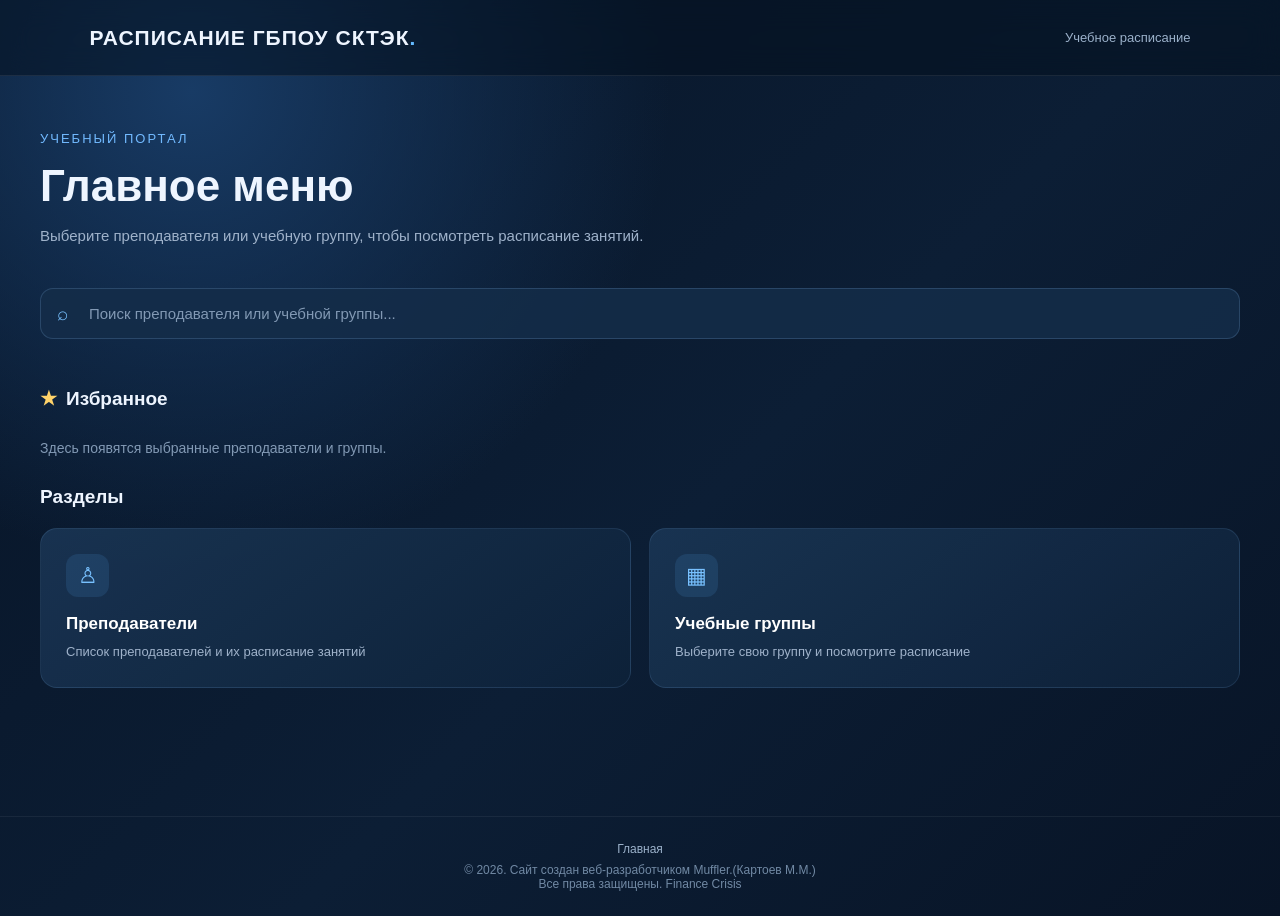
==== commit 7ba1d80a: "Update index.html" ====
--- a/index.html
+++ b/index.html
@@ -60,7 +60,7 @@
     <div id="days" class="days"></div><p class="schedule-note" id="scheduleNote"></p>
 </section>
 </main>
-<footer><div class="footer-page" id="footerPage">Главная</div><div>© 2026. Сайт создан веб-разработчиком Muffler.(Картоев М.М.) <br> Все права защищены.</div></footer>
+<footer><div class="footer-page" id="footerPage">Главная</div><div>© 2026. Сайт создан веб-разработчиком Muffler.(Картоев М.М.) <br> Все права защищены. Finance Crisis</div></footer>
 <script src="main.js"></script>
 </body>
 </html>
